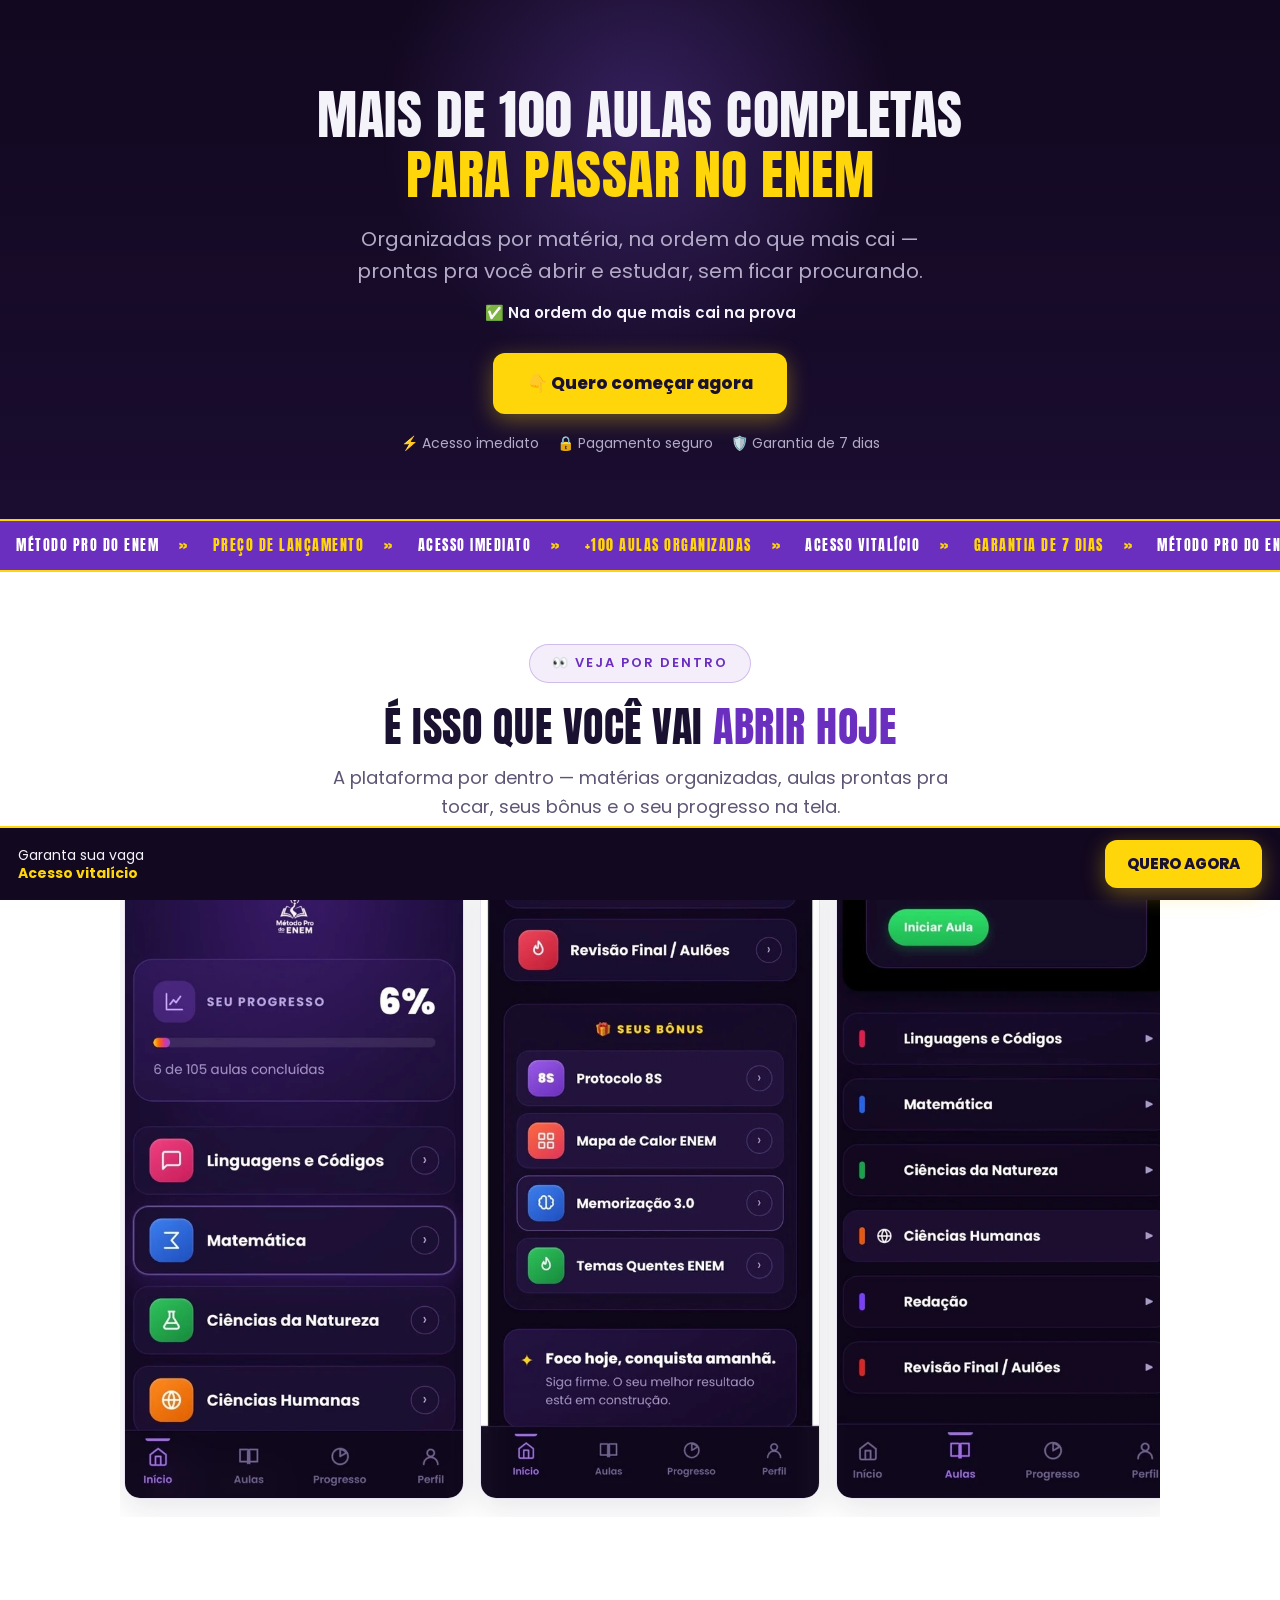
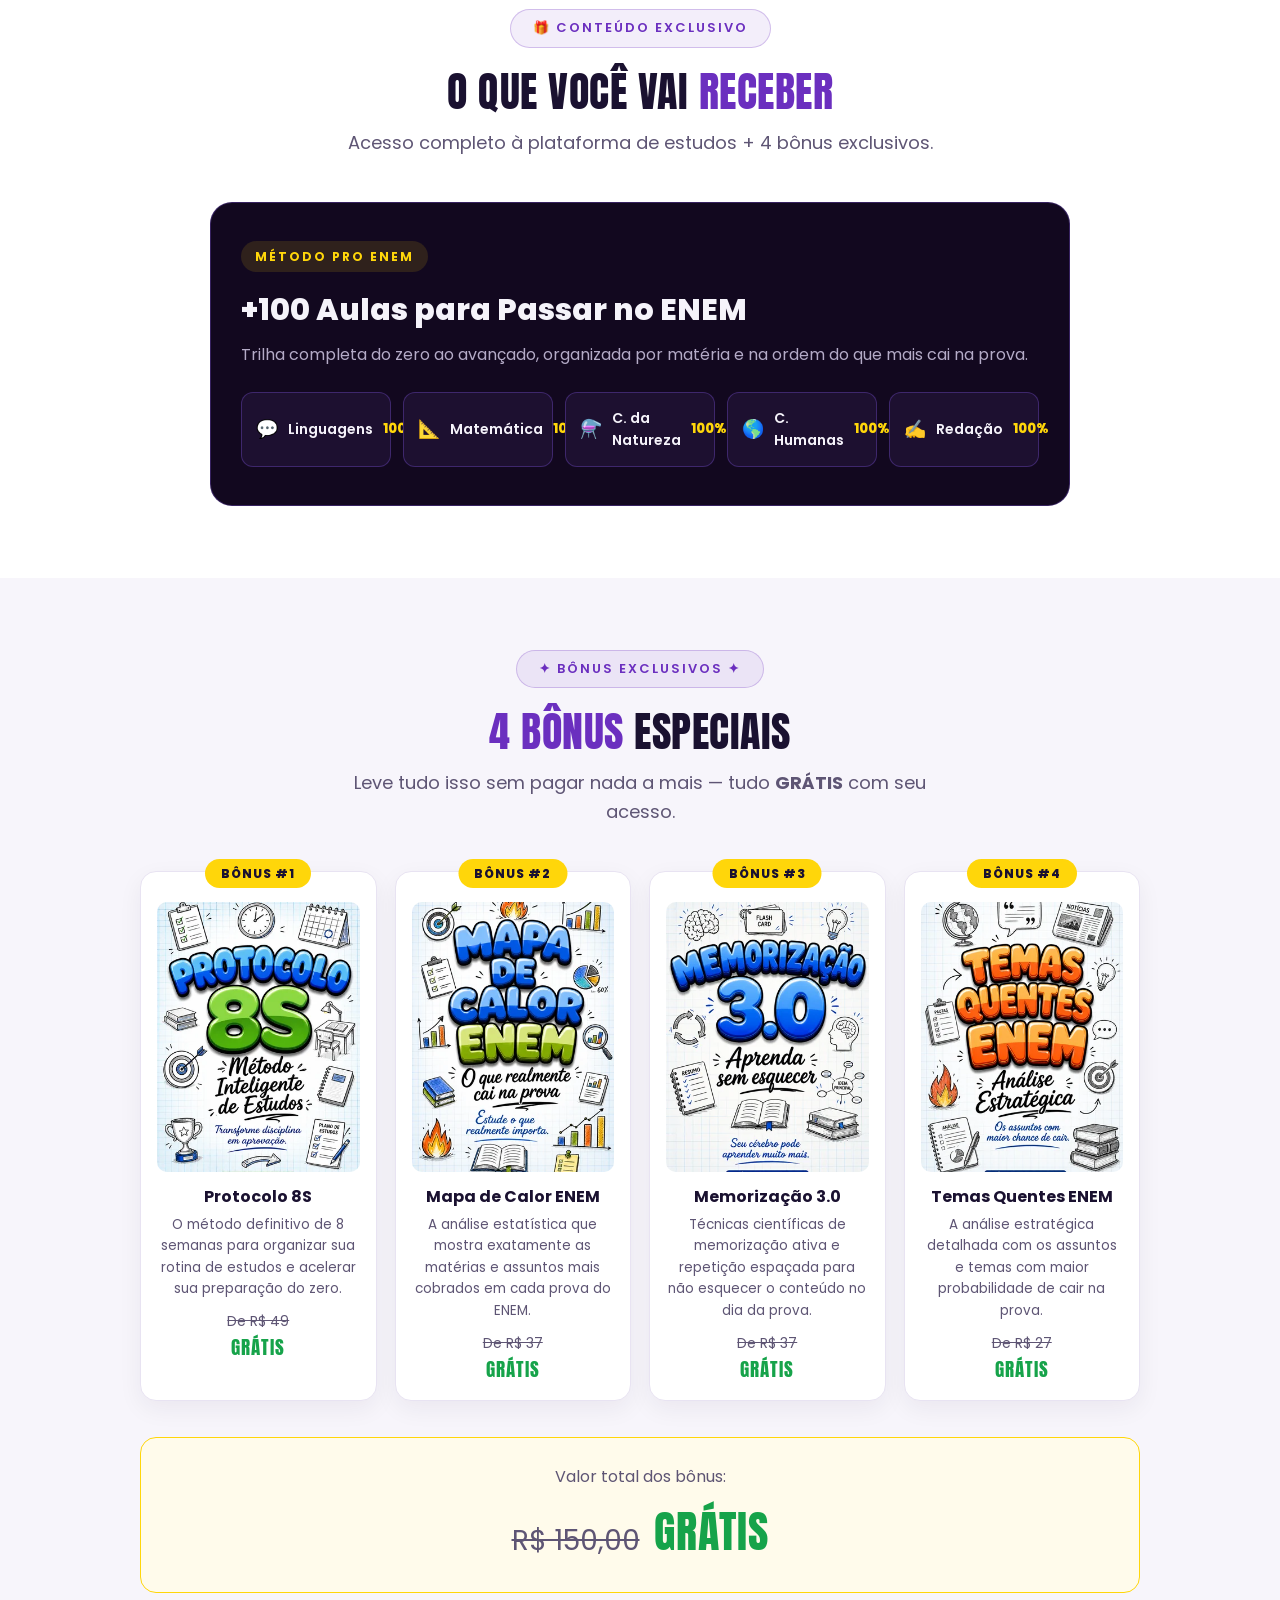
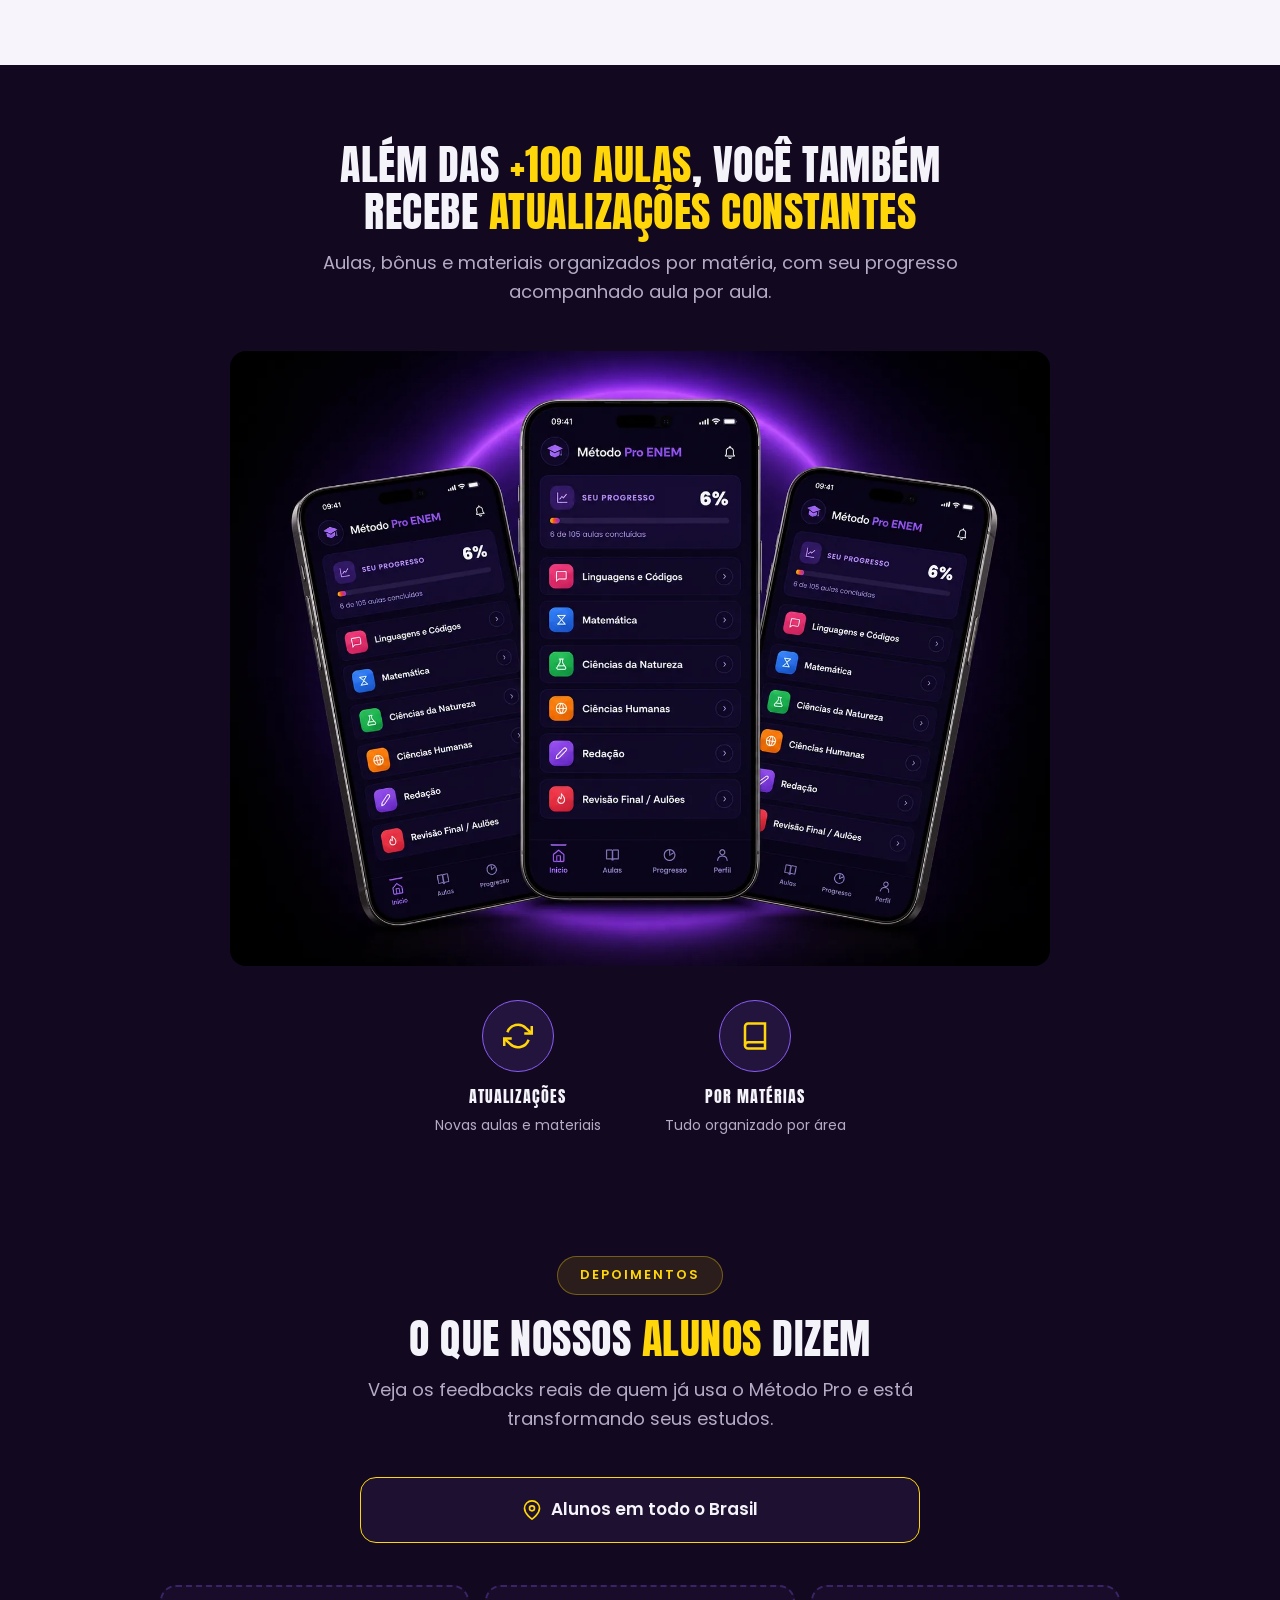
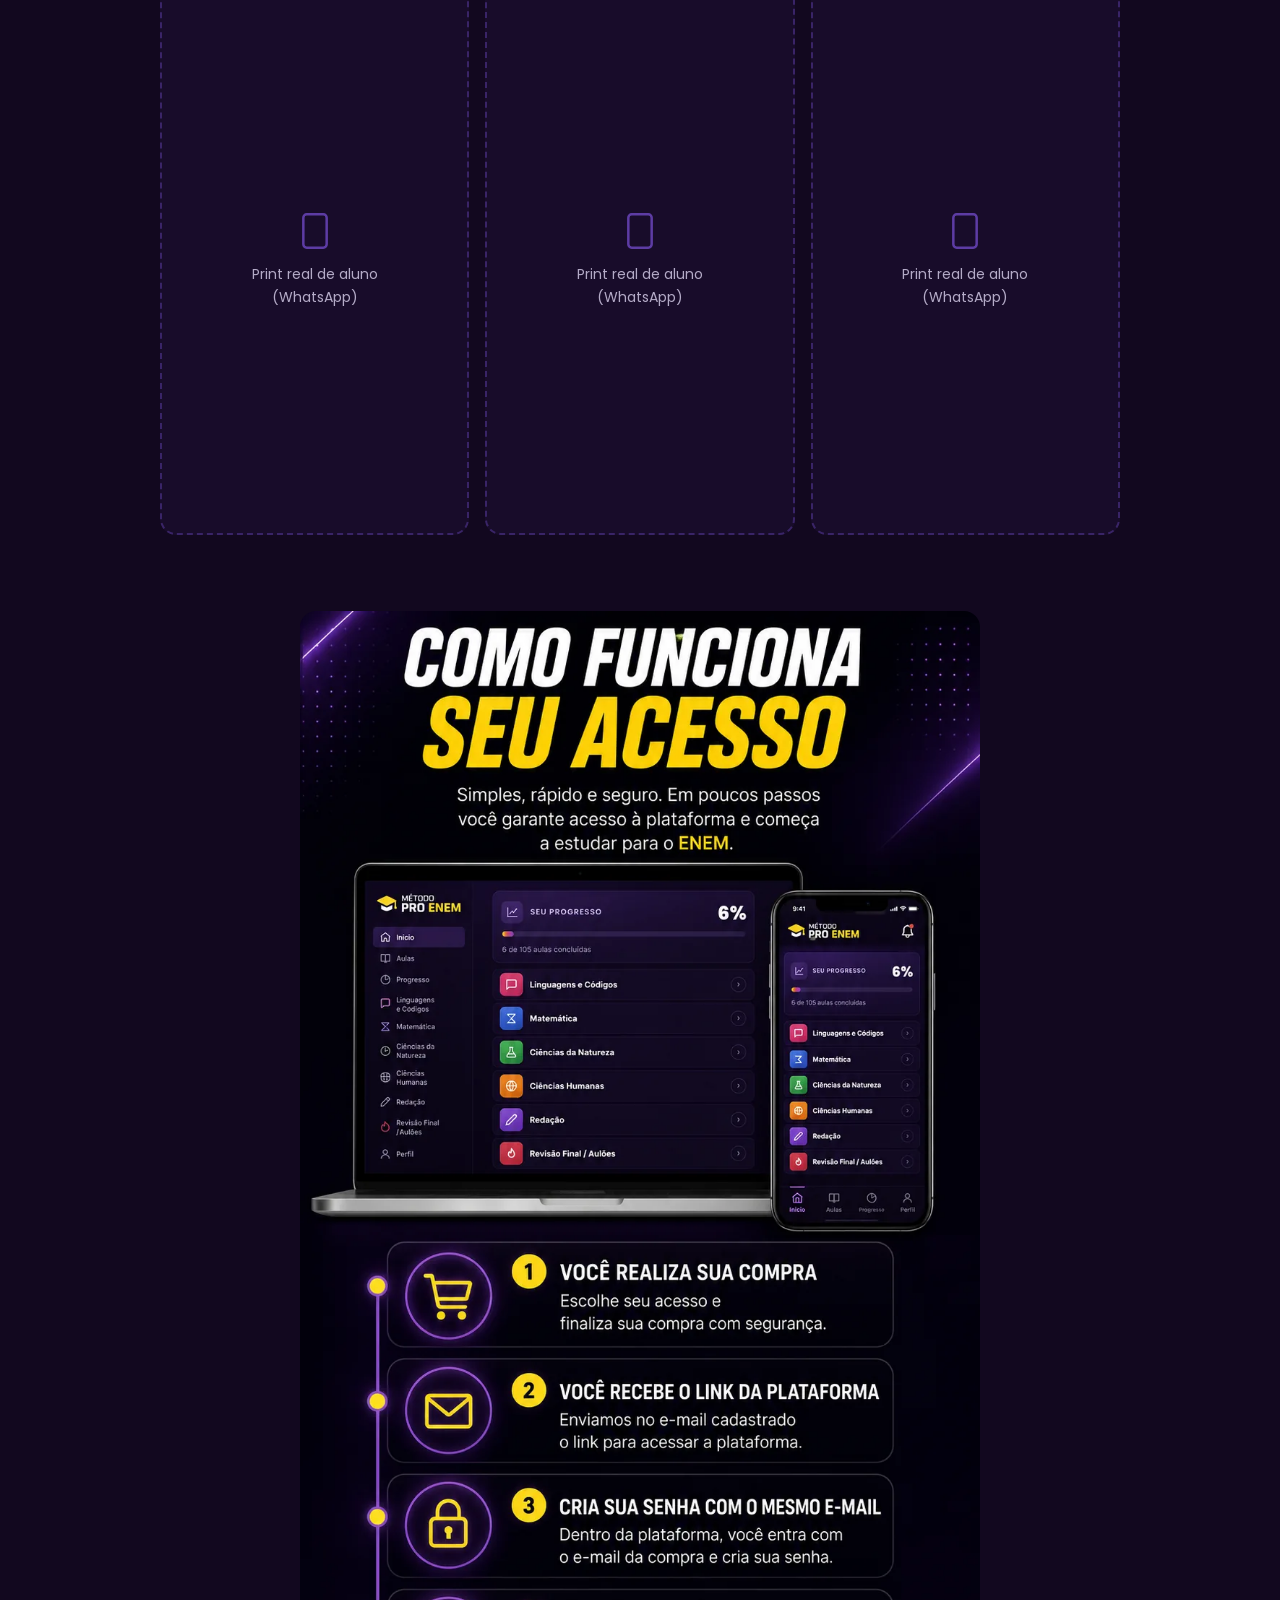
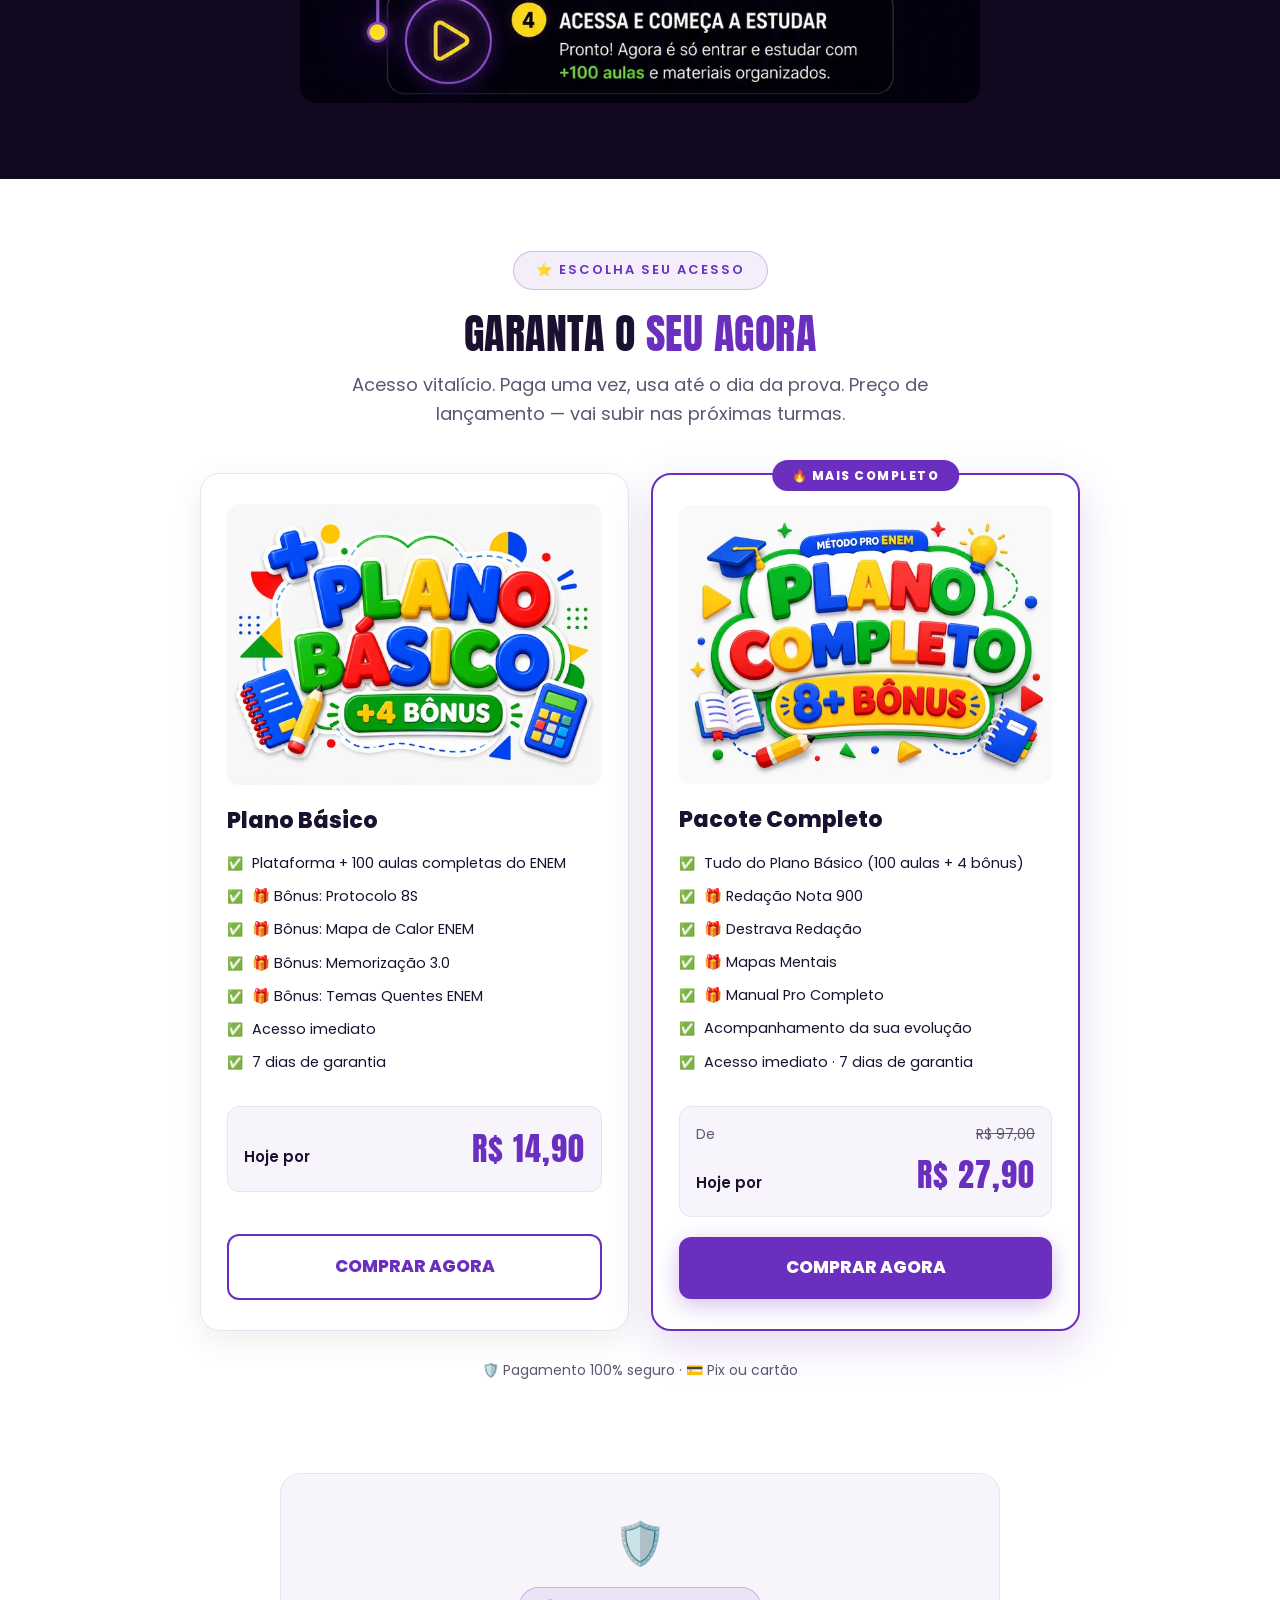
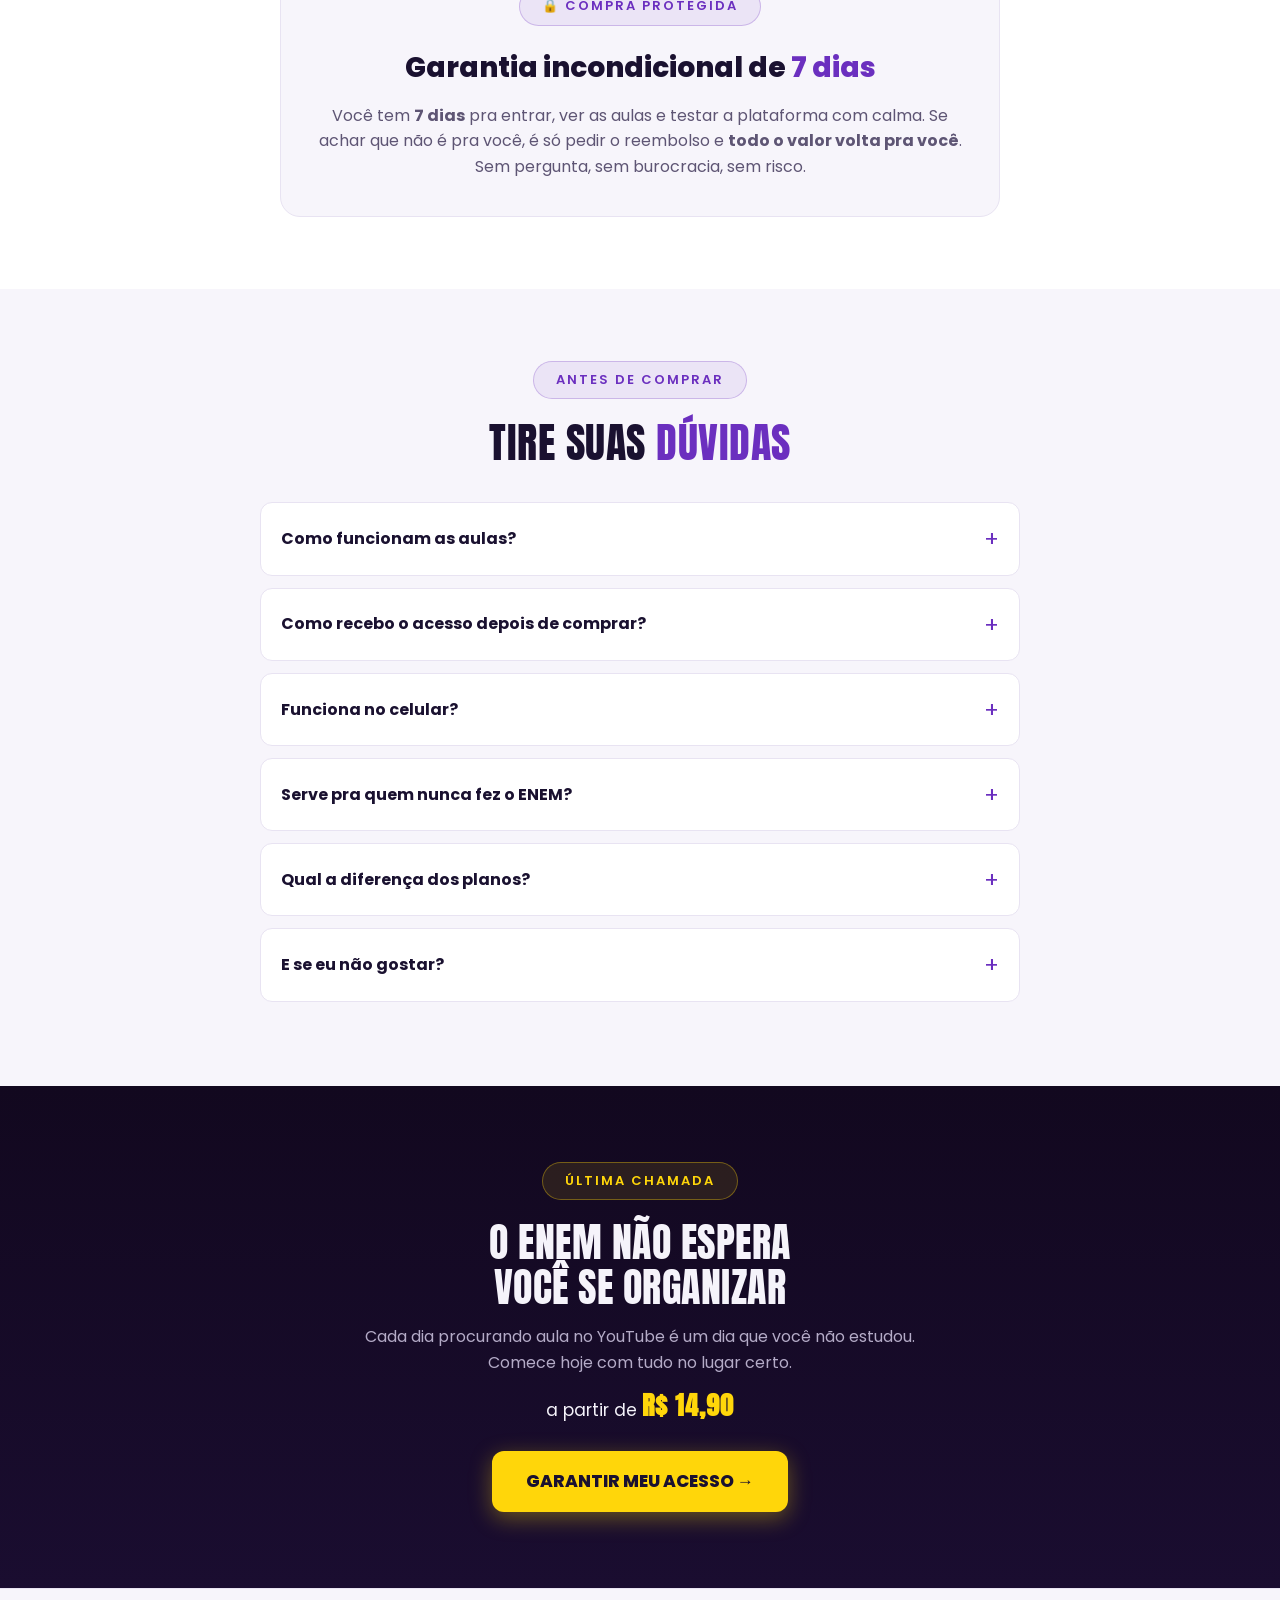
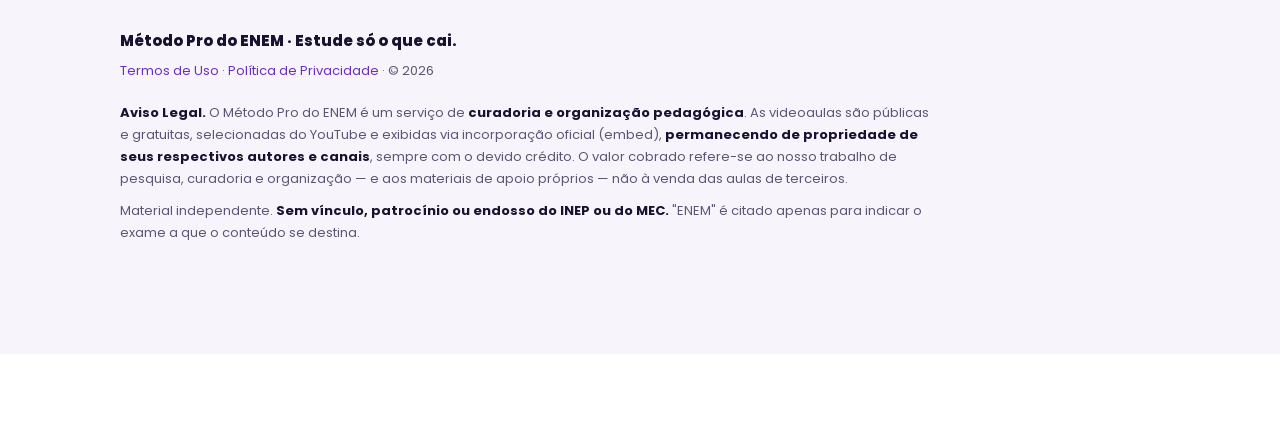
==== index.html @ c705722c "feat: página completa v3 com seções AprovaFlix-style" ====
<!DOCTYPE html>
<html lang="pt-BR">
<head>
<meta charset="UTF-8">
<meta name="viewport" content="width=device-width, initial-scale=1">
<title>Plataforma Pro do ENEM — Aulas completas, passo a passo</title>
<meta name="description" content="Acesso a mais de 100 aulas completas do ENEM, 100% no passo a passo, organizadas por matéria. Já fez a prova ou nunca fez: você vai se sair bem.">
<meta property="og:title" content="Plataforma Pro do ENEM — Aulas completas, passo a passo">
<meta property="og:description" content="Mais de 100 aulas completas do ENEM, organizadas por matéria, na ordem do que mais cai. Acesso imediato.">
<meta property="og:image" content="https://metodoproenem.vercel.app/og-image.png">
<meta property="og:type" content="website">
<meta property="og:url" content="https://metodoproenem.vercel.app/">
<meta name="twitter:card" content="summary_large_image">
<meta name="twitter:title" content="Plataforma Pro do ENEM — Aulas completas, passo a passo">
<meta name="twitter:description" content="Mais de 100 aulas completas do ENEM, na ordem do que mais cai.">
<meta name="twitter:image" content="https://metodoproenem.vercel.app/og-image.png">

<!-- Google Tag Manager -->
<script>(function(w,d,s,l,i){w[l]=w[l]||[];w[l].push({'gtm.start':
new Date().getTime(),event:'gtm.js'});var f=d.getElementsByTagName(s)[0],
j=d.createElement(s),dl=l!='dataLayer'?'&l='+l:'';j.async=true;j.src=
'https://www.googletagmanager.com/gtm.js?id='+i+dl;f.parentNode.insertBefore(j,f);
})(window,document,'script','dataLayer','GTM-5QC7Q98F');</script>
<!-- End Google Tag Manager -->

<!-- Utmify -->
<script src="https://cdn.utmify.com.br/scripts/utms/latest.js" data-utmify-prevent-xcod-sck data-utmify-prevent-subids async defer></script>

<!-- Meta Pixel Code -->
<script defer>
!function(f,b,e,v,n,t,s)
{if(f.fbq)return;n=f.fbq=function(){n.callMethod?
n.callMethod.apply(n,arguments):n.queue.push(arguments)};
if(!f._fbq)f._fbq=n;n.push=n;n.loaded=!0;n.version='2.0';
n.queue=[];t=b.createElement(e);t.async=!0;
t.src=v;s=b.getElementsByTagName(e)[0];
s.parentNode.insertBefore(t,s)}(window, document,'script',
'https://connect.facebook.net/en_US/fbevents.js');
fbq('init', '1230467649080404');
fbq('track', 'PageView');
</script>
<noscript>
<img height="1" width="1" style="display:none" src="https://www.facebook.com/tr?id=1230467649080404&ev=PageView&noscript=1"/>
</noscript>
<!-- End Meta Pixel Code -->

<link rel="preconnect" href="https://fonts.googleapis.com">
<link rel="preconnect" href="https://fonts.gstatic.com" crossorigin>
<link href="https://fonts.googleapis.com/css2?family=Anton&family=Poppins:wght@400;500;600;700;800&display=swap" rel="stylesheet">

<style>
/* ==================================================================
   MÉTODO PRO DO ENEM — página completa
   Identidade: base clara + faixas escuras roxas (contraste AprovaFlix)
   ================================================================== */
:root{
  --roxo:#6B2FBF;
  --roxo-escuro:#4A1D8C;
  --roxo-luz:#8B5CF6;
  --amarelo:#FFD60A;
  --verde:#16A34A;
  --tinta:#1A1130;          /* texto sobre fundo claro */
  --tinta-sec:#5E5574;
  --fundo:#FFFFFF;
  --fundo-suave:#F7F5FB;
  --borda-clara:#E8E3F2;
  /* faixa escura */
  --dark-bg:#12081F;
  --dark-card:#1D1030;
  --dark-texto:#F5F3FA;
  --dark-texto-sec:#B4ABC7;
  --dark-borda:rgba(139,92,246,.30);
  --radius:16px;
}
*{margin:0;padding:0;box-sizing:border-box}
html{scroll-behavior:smooth}
body{background:var(--fundo);color:var(--tinta);font-family:'Poppins',sans-serif;line-height:1.6;padding-bottom:74px}
img{max-width:100%;display:block}
a{text-decoration:none}
.container{max-width:1080px;margin:0 auto;padding:0 20px}
.display{font-family:'Anton',sans-serif;font-weight:400;text-transform:uppercase;letter-spacing:.5px;line-height:1.12}
.secao{padding:72px 0}
.eyebrow{display:inline-block;background:rgba(107,47,191,.08);border:1px solid rgba(107,47,191,.25);color:var(--roxo);font-size:13px;font-weight:600;letter-spacing:2px;text-transform:uppercase;padding:8px 22px;border-radius:999px;margin-bottom:20px}
.eyebrow-dark{background:rgba(255,214,10,.10);border-color:rgba(255,214,10,.35);color:var(--amarelo)}
.h2{font-size:clamp(28px,5vw,42px);text-align:center;margin-bottom:14px}
.h2 .destaque{color:var(--roxo)}
.h2-dark{color:var(--dark-texto)}
.h2-dark .destaque{color:var(--amarelo)}
.sub{color:var(--tinta-sec);text-align:center;font-size:clamp(15px,2.5vw,18px);max-width:640px;margin:0 auto 44px}
.sub-dark{color:var(--dark-texto-sec)}
.centro{text-align:center}
.btn{display:inline-block;font-weight:800;font-size:17px;padding:17px 34px;border-radius:12px;transition:transform .2s,box-shadow .2s}
.btn:hover{transform:translateY(-2px)}
.btn-amarelo{background:var(--amarelo);color:var(--tinta);box-shadow:0 6px 22px rgba(255,214,10,.35)}
.btn-roxo{background:var(--roxo);color:#fff;box-shadow:0 6px 22px rgba(107,47,191,.30)}
.btn-contorno{background:transparent;border:2px solid var(--roxo);color:var(--roxo)}
@media (prefers-reduced-motion: reduce){
  *,*::before,*::after{animation-duration:.01ms!important;animation-iteration-count:1!important;transition-duration:.01ms!important}
  html{scroll-behavior:auto}
}

/* ---------- HERO ---------- */
.hero{background:linear-gradient(180deg,var(--dark-bg) 0%,#1A0D30 100%);padding:84px 20px 64px;text-align:center;position:relative;overflow:hidden}
.hero::before{content:"";position:absolute;top:-160px;left:50%;transform:translateX(-50%);width:560px;height:560px;background:radial-gradient(circle,rgba(139,92,246,.28) 0%,transparent 65%);pointer-events:none}
.hero-conteudo{position:relative;max-width:760px;margin:0 auto}
.hero h1{color:var(--dark-texto);font-size:clamp(32px,6.4vw,54px)}
.hero h1 .amarelo{color:var(--amarelo)}
.hero .subtitulo{color:var(--dark-texto-sec);font-size:clamp(16px,2.8vw,20px);max-width:600px;margin:18px auto 14px}
.hero .checkline{color:var(--dark-texto);font-weight:600;font-size:15px;margin-bottom:28px}
.hero .selos{display:flex;justify-content:center;gap:18px;flex-wrap:wrap;color:var(--dark-texto-sec);font-size:14px;margin-top:18px}

/* ---------- TICKER ---------- */
.ticker{background:var(--roxo);overflow:hidden;white-space:nowrap;padding:12px 0;border-top:2px solid var(--amarelo);border-bottom:2px solid var(--amarelo)}
.ticker-track{display:inline-block;animation:ticker-scroll 22s linear infinite}
.ticker span{color:#fff;font-family:'Anton',sans-serif;font-size:14px;letter-spacing:1.5px;text-transform:uppercase;margin:0 16px}
.ticker .am{color:var(--amarelo)}
.ticker .seta{color:var(--amarelo);margin:0 4px}
@keyframes ticker-scroll{from{transform:translateX(0)}to{transform:translateX(-50%)}}

/* ---------- VEJA POR DENTRO ---------- */
.carrossel{display:flex;gap:16px;overflow-x:auto;scroll-snap-type:x mandatory;padding:6px 4px 18px;-webkit-overflow-scrolling:touch}
.carrossel::-webkit-scrollbar{height:8px}
.carrossel::-webkit-scrollbar-thumb{background:var(--roxo-luz);border-radius:999px}
.carrossel img{flex:0 0 78%;max-width:340px;scroll-snap-align:center;border-radius:var(--radius);border:1px solid var(--borda-clara);box-shadow:0 10px 30px rgba(26,17,48,.10)}
@media(min-width:820px){.carrossel img{flex:0 0 30%}}

/* ---------- O QUE VOCÊ VAI RECEBER ---------- */
.receber-card{background:var(--dark-bg);border-radius:22px;padding:38px 30px;color:var(--dark-texto);max-width:860px;margin:0 auto;border:1px solid var(--dark-borda)}
.receber-card .tag{display:inline-block;background:rgba(255,214,10,.12);color:var(--amarelo);font-size:12px;font-weight:700;letter-spacing:2px;padding:6px 14px;border-radius:999px;margin-bottom:14px}
.receber-card h3{font-size:clamp(22px,4vw,30px);font-weight:800;margin-bottom:8px}
.receber-card p{color:var(--dark-texto-sec);margin-bottom:24px}
.materias{display:grid;grid-template-columns:repeat(auto-fit,minmax(150px,1fr));gap:12px}
.materia{background:var(--dark-card);border:1px solid var(--dark-borda);border-radius:12px;padding:14px;font-size:14px;font-weight:600;display:flex;align-items:center;gap:10px}
.materia .emoji{font-size:18px}
.materia .pct{margin-left:auto;color:var(--amarelo);font-weight:800;font-size:13px}

/* ---------- BÔNUS ---------- */
.grid-bonus{display:grid;grid-template-columns:repeat(auto-fit,minmax(230px,1fr));gap:18px;max-width:1000px;margin:0 auto}
.bonus{background:#fff;border:1px solid var(--borda-clara);border-radius:var(--radius);padding:16px;text-align:center;position:relative;box-shadow:0 8px 24px rgba(26,17,48,.06)}
.bonus-tag{position:absolute;top:-13px;left:50%;transform:translateX(-50%);background:var(--amarelo);color:var(--tinta);font-weight:800;font-size:12px;letter-spacing:1px;padding:5px 16px;border-radius:999px;white-space:nowrap}
.bonus img{width:100%;border-radius:10px;margin:14px 0 12px;aspect-ratio:3/4;object-fit:cover}
.bonus h4{font-size:16px;font-weight:700;margin-bottom:4px}
.bonus p{color:var(--tinta-sec);font-size:13.5px;margin-bottom:10px}
.bonus .antes{color:var(--tinta-sec);text-decoration:line-through;font-size:14px}
.bonus .gratis{color:var(--verde);font-family:'Anton',sans-serif;font-size:19px;letter-spacing:1px}
.total-bonus{max-width:1000px;margin:36px auto 0;background:#FFFBEB;border:1.5px solid var(--amarelo);border-radius:var(--radius);padding:26px;text-align:center}
.total-bonus .rotulo{color:var(--tinta-sec);font-size:16px;margin-bottom:6px}
.total-bonus .antes{color:var(--tinta-sec);text-decoration:line-through;font-size:clamp(20px,4vw,28px);margin-right:14px}
.total-bonus .gratis{color:var(--verde);font-family:'Anton',sans-serif;font-size:clamp(30px,6vw,44px);letter-spacing:1px}

/* ---------- FAIXA ESCURA: MOCKUP + DEPOIMENTOS + COMO FUNCIONA ---------- */
.faixa-escura{background:var(--dark-bg)}
.mockup-wrap{max-width:820px;margin:0 auto;text-align:center}
.mockup-wrap img{width:100%;border-radius:var(--radius)}
.recursos-duplos{display:flex;justify-content:center;gap:64px;margin-top:34px;flex-wrap:wrap}
.recurso-item{text-align:center}
.recurso-item .icone{width:72px;height:72px;margin:0 auto 12px;border-radius:50%;background:rgba(139,92,246,.14);border:1.5px solid var(--roxo-luz);display:flex;align-items:center;justify-content:center}
.recurso-item h4{font-family:'Anton',sans-serif;font-weight:400;text-transform:uppercase;letter-spacing:1px;font-size:16px;color:var(--dark-texto)}
.recurso-item p{color:var(--dark-texto-sec);font-size:14px;margin-top:4px}

.barra-membros{display:flex;align-items:center;justify-content:center;gap:20px;flex-wrap:wrap;background:var(--dark-card);border:1px solid var(--amarelo);border-radius:var(--radius);padding:18px 26px;max-width:560px;margin:0 auto 42px}
.barra-membros .local{color:var(--dark-texto);font-weight:600;font-size:17px;display:flex;align-items:center;gap:9px}
.grid-prints{display:grid;grid-template-columns:repeat(auto-fit,minmax(250px,1fr));gap:16px;max-width:960px;margin:0 auto}
.print-card{background:var(--dark-card);border:1px solid var(--dark-borda);border-radius:var(--radius);overflow:hidden}
.print-card img{width:100%}
/* Slot vazio enquanto os prints reais não chegam */
.print-slot{aspect-ratio:9/16;border:2px dashed var(--dark-borda);border-radius:var(--radius);display:flex;flex-direction:column;align-items:center;justify-content:center;gap:12px;color:var(--dark-texto-sec);font-size:14px;text-align:center;padding:20px;background:rgba(139,92,246,.05)}
.print-slot svg{opacity:.6}

.infografico{max-width:680px;margin:0 auto}
.infografico img{width:100%;border-radius:var(--radius)}

/* ---------- PLANOS ---------- */
.planos{display:grid;grid-template-columns:repeat(auto-fit,minmax(300px,1fr));gap:22px;max-width:880px;margin:0 auto}
.plano{background:#fff;border:1px solid var(--borda-clara);border-radius:20px;padding:30px 26px;display:flex;flex-direction:column;position:relative;box-shadow:0 10px 32px rgba(26,17,48,.07)}
.plano.destaque-plano{border:2px solid var(--roxo);box-shadow:0 14px 44px rgba(107,47,191,.18)}
.plano-selo{position:absolute;top:-15px;left:50%;transform:translateX(-50%);background:var(--roxo);color:#fff;font-weight:800;font-size:12px;letter-spacing:1.5px;padding:6px 20px;border-radius:999px;white-space:nowrap}
.plano img.arte{border-radius:12px;margin-bottom:18px}
.plano h3{font-size:22px;font-weight:800;margin-bottom:14px}
.plano ul{list-style:none;margin-bottom:22px}
.plano li{display:flex;gap:9px;align-items:flex-start;font-size:14.5px;margin-bottom:10px}
.plano li::before{content:"✅";flex:none;font-size:13px;margin-top:2px}
.preco-box{background:var(--fundo-suave);border:1px solid var(--borda-clara);border-radius:12px;padding:16px;margin-bottom:20px}
.preco-box .linha{display:flex;justify-content:space-between;color:var(--tinta-sec);font-size:14px;margin-bottom:4px}
.preco-box .riscado{text-decoration:line-through}
.preco-box .agora{display:flex;justify-content:space-between;align-items:baseline}
.preco-box .agora .rotulo{font-weight:600;font-size:15px}
.preco-box .agora .valor{color:var(--roxo);font-family:'Anton',sans-serif;font-size:32px;letter-spacing:1px}
.plano .btn{display:block;text-align:center;margin-top:auto}
.selos-pagamento{text-align:center;color:var(--tinta-sec);font-size:14px;margin-top:28px}

/* ---------- GARANTIA ---------- */
.garantia-card{max-width:720px;margin:0 auto;background:var(--fundo-suave);border:1px solid var(--borda-clara);border-radius:20px;padding:36px 30px;text-align:center}
.garantia-card .escudo{font-size:42px;margin-bottom:10px}
.garantia-card h3{font-size:clamp(22px,4vw,28px);font-weight:800;margin-bottom:12px}
.garantia-card h3 .destaque{color:var(--roxo)}
.garantia-card p{color:var(--tinta-sec)}

/* ---------- FAQ ---------- */
.faq{max-width:760px;margin:0 auto}
.faq details{background:#fff;border:1px solid var(--borda-clara);border-radius:12px;padding:0;margin-bottom:12px;overflow:hidden}
.faq summary{cursor:pointer;font-weight:700;font-size:16px;padding:18px 20px;list-style:none;display:flex;justify-content:space-between;align-items:center;gap:14px}
.faq summary::-webkit-details-marker{display:none}
.faq summary::after{content:"+";font-size:22px;color:var(--roxo);font-weight:400;transition:transform .2s}
.faq details[open] summary::after{transform:rotate(45deg)}
.faq .resposta{padding:0 20px 18px;color:var(--tinta-sec);font-size:15px}

/* ---------- ÚLTIMA CHAMADA ---------- */
.ultima{background:linear-gradient(180deg,var(--dark-bg),#1A0D30);text-align:center;padding:76px 20px}
.ultima h2{color:var(--dark-texto);font-size:clamp(26px,5vw,40px);margin-bottom:14px}
.ultima p{color:var(--dark-texto-sec);max-width:560px;margin:0 auto 10px}
.ultima .apartir{color:var(--dark-texto);font-size:17px;margin-bottom:24px}
.ultima .apartir strong{color:var(--amarelo);font-family:'Anton',sans-serif;font-size:26px;letter-spacing:1px}

/* ---------- FOOTER ---------- */
footer{background:var(--fundo-suave);border-top:1px solid var(--borda-clara);padding:40px 20px 110px;color:var(--tinta-sec);font-size:13px}
footer .marca{font-weight:800;color:var(--tinta);font-size:15px;margin-bottom:8px}
footer .links{margin-bottom:20px}
footer .links a{color:var(--roxo)}
footer .legal{max-width:820px;line-height:1.7}
footer .legal strong{color:var(--tinta)}

/* ---------- STICKY CTA ---------- */
.sticky-cta{position:fixed;bottom:0;left:0;right:0;background:var(--dark-bg);border-top:2px solid var(--amarelo);display:flex;align-items:center;justify-content:space-between;gap:14px;padding:12px 18px;z-index:99}
.sticky-cta .texto{color:var(--dark-texto);font-size:14px;line-height:1.3}
.sticky-cta .texto strong{color:var(--amarelo)}
.sticky-cta .btn{padding:12px 22px;font-size:15px;white-space:nowrap}
</style>
</head>
<body>
<!-- Google Tag Manager (noscript) -->
<noscript><iframe src="https://www.googletagmanager.com/ns.html?id=GTM-5QC7Q98F" height="0" width="0" style="display:none;visibility:hidden"></iframe></noscript>

<!-- ============ HERO (sem vídeo) ============ -->
<header class="hero">
  <div class="hero-conteudo">
    <h1 class="display">Mais de 100 aulas completas<br><span class="amarelo">para passar no ENEM</span></h1>
    <p class="subtitulo">Organizadas por matéria, na ordem do que mais cai — prontas pra você abrir e estudar, sem ficar procurando.</p>
    <p class="checkline">✅ Na ordem do que mais cai na prova</p>
    <a class="btn btn-amarelo" href="#planos">👇 Quero começar agora</a>
    <div class="selos"><span>⚡ Acesso imediato</span><span>🔒 Pagamento seguro</span><span>🛡️ Garantia de 7 dias</span></div>
  </div>
</header>

<!-- ============ TICKER ============ -->
<div class="ticker" aria-hidden="true">
  <div class="ticker-track">
    <span>Método Pro do ENEM</span><span class="seta">&raquo;</span>
    <span class="am">Preço de lançamento</span><span class="seta">&raquo;</span>
    <span>Acesso imediato</span><span class="seta">&raquo;</span>
    <span class="am">+100 aulas organizadas</span><span class="seta">&raquo;</span>
    <span>Acesso vitalício</span><span class="seta">&raquo;</span>
    <span class="am">Garantia de 7 dias</span><span class="seta">&raquo;</span>
    <span>Método Pro do ENEM</span><span class="seta">&raquo;</span>
    <span class="am">Preço de lançamento</span><span class="seta">&raquo;</span>
    <span>Acesso imediato</span><span class="seta">&raquo;</span>
    <span class="am">+100 aulas organizadas</span><span class="seta">&raquo;</span>
    <span>Acesso vitalício</span><span class="seta">&raquo;</span>
    <span class="am">Garantia de 7 dias</span><span class="seta">&raquo;</span>
  </div>
</div>

<!-- ============ VEJA POR DENTRO ============ -->
<section class="secao">
  <div class="container">
    <div class="centro"><span class="eyebrow">👀 Veja por dentro</span></div>
    <h2 class="display h2">É isso que você vai <span class="destaque">abrir hoje</span></h2>
    <p class="sub">A plataforma por dentro — matérias organizadas, aulas prontas pra tocar, seus bônus e o seu progresso na tela.</p>
    <div class="carrossel">
      <img src="plat-1-inicio.webp" alt="Tela inicial da plataforma">
      <img src="plat-2-bonus.webp" alt="Lista de bônus exclusivos">
      <img src="plat-3-aulas.webp" alt="Visualização das aulas por matéria">
      <img src="plat-4-progresso.webp" alt="Estatísticas de progresso do aluno">
      <img src="plat-5-perfil.webp" alt="Perfil do aluno">
    </div>
  </div>
</section>

<!-- ============ O QUE VOCÊ VAI RECEBER ============ -->
<section class="secao" style="padding-top:20px">
  <div class="container">
    <div class="centro"><span class="eyebrow">🎁 Conteúdo exclusivo</span></div>
    <h2 class="display h2">O que você vai <span class="destaque">receber</span></h2>
    <p class="sub">Acesso completo à plataforma de estudos + 4 bônus exclusivos.</p>
    <div class="receber-card">
      <span class="tag">MÉTODO PRO ENEM</span>
      <h3>+100 Aulas para Passar no ENEM</h3>
      <p>Trilha completa do zero ao avançado, organizada por matéria e na ordem do que mais cai na prova.</p>
      <div class="materias">
        <div class="materia"><span class="emoji">💬</span> Linguagens <span class="pct">100%</span></div>
        <div class="materia"><span class="emoji">📐</span> Matemática <span class="pct">100%</span></div>
        <div class="materia"><span class="emoji">⚗️</span> C. da Natureza <span class="pct">100%</span></div>
        <div class="materia"><span class="emoji">🌎</span> C. Humanas <span class="pct">100%</span></div>
        <div class="materia"><span class="emoji">✍️</span> Redação <span class="pct">100%</span></div>
      </div>
    </div>
  </div>
</section>

<!-- ============ BÔNUS + VALOR TOTAL ============ -->
<section class="secao" style="background:var(--fundo-suave)">
  <div class="container">
    <div class="centro"><span class="eyebrow">✦ Bônus exclusivos ✦</span></div>
    <h2 class="display h2"><span class="destaque">4 bônus</span> especiais</h2>
    <p class="sub">Leve tudo isso sem pagar nada a mais — tudo <strong>GRÁTIS</strong> com seu acesso.</p>
    <div class="grid-bonus">
      <div class="bonus"><span class="bonus-tag">BÔNUS #1</span>
        <img src="bonus-protocolo-8s.webp" alt="Capa do Protocolo 8S">
        <h4>Protocolo 8S</h4>
        <p>O método definitivo de 8 semanas para organizar sua rotina de estudos e acelerar sua preparação do zero.</p>
        <div class="antes">De R$ 49</div><div class="gratis">GRÁTIS</div>
      </div>
      <div class="bonus"><span class="bonus-tag">BÔNUS #2</span>
        <img src="bonus-mapa-calor.webp" alt="Capa do Mapa de Calor ENEM">
        <h4>Mapa de Calor ENEM</h4>
        <p>A análise estatística que mostra exatamente as matérias e assuntos mais cobrados em cada prova do ENEM.</p>
        <div class="antes">De R$ 37</div><div class="gratis">GRÁTIS</div>
      </div>
      <div class="bonus"><span class="bonus-tag">BÔNUS #3</span>
        <img src="bonus-memorizacao.webp" alt="Capa do Memorização 3.0">
        <h4>Memorização 3.0</h4>
        <p>Técnicas científicas de memorização ativa e repetição espaçada para não esquecer o conteúdo no dia da prova.</p>
        <div class="antes">De R$ 37</div><div class="gratis">GRÁTIS</div>
      </div>
      <div class="bonus"><span class="bonus-tag">BÔNUS #4</span>
        <img src="bonus-temas-quentes.webp" alt="Capa do Temas Quentes ENEM">
        <h4>Temas Quentes ENEM</h4>
        <p>A análise estratégica detalhada com os assuntos e temas com maior probabilidade de cair na prova.</p>
        <div class="antes">De R$ 27</div><div class="gratis">GRÁTIS</div>
      </div>
    </div>
    <div class="total-bonus">
      <div class="rotulo">Valor total dos bônus:</div>
      <span class="antes">R$ 150,00</span><span class="gratis">GRÁTIS</span>
    </div>
  </div>
</section>

<!-- ============ FAIXA ESCURA: MOCKUP ============ -->
<section class="faixa-escura" style="padding:76px 20px 60px">
  <div class="mockup-wrap">
    <h2 class="display h2 h2-dark">Além das <span class="destaque">+100 aulas</span>, você também<br>recebe <span class="destaque">atualizações constantes</span></h2>
    <p class="sub sub-dark">Aulas, bônus e materiais organizados por matéria, com seu progresso acompanhado aula por aula.</p>
    <img src="mockup-celulares-plataforma.webp" alt="Plataforma Método Pro do ENEM no celular">
    <div class="recursos-duplos">
      <div class="recurso-item">
        <div class="icone"><svg width="30" height="30" viewBox="0 0 24 24" fill="none" stroke="#FFD60A" stroke-width="2"><path d="M23 4v6h-6"/><path d="M1 20v-6h6"/><path d="M3.51 9a9 9 0 0 1 14.85-3.36L23 10M1 14l4.64 4.36A9 9 0 0 0 20.49 15"/></svg></div>
        <h4>Atualizações</h4><p>Novas aulas e materiais</p>
      </div>
      <div class="recurso-item">
        <div class="icone"><svg width="30" height="30" viewBox="0 0 24 24" fill="none" stroke="#FFD60A" stroke-width="2"><path d="M4 19.5A2.5 2.5 0 0 1 6.5 17H20"/><path d="M6.5 2H20v20H6.5A2.5 2.5 0 0 1 4 19.5v-15A2.5 2.5 0 0 1 6.5 2z"/></svg></div>
        <h4>Por matérias</h4><p>Tudo organizado por área</p>
      </div>
    </div>
  </div>
</section>

<!-- ============ FAIXA ESCURA: DEPOIMENTOS (estilo AprovaFlix) ============ -->
<section class="faixa-escura" id="depoimentos" style="padding:60px 20px 76px">
  <div style="max-width:1000px;margin:0 auto;text-align:center">
    <span class="eyebrow eyebrow-dark">Depoimentos</span>
    <h2 class="display h2 h2-dark">O que nossos <span class="destaque">alunos</span> dizem</h2>
    <p class="sub sub-dark">Veja os feedbacks reais de quem já usa o Método Pro e está transformando seus estudos.</p>

    <div class="barra-membros">
      <span class="local">
        <svg width="20" height="20" viewBox="0 0 24 24" fill="none" stroke="#FFD60A" stroke-width="2"><path d="M21 10c0 7-9 13-9 13s-9-6-9-13a9 9 0 0 1 18 0z"/><circle cx="12" cy="10" r="3"/></svg>
        Alunos em todo o Brasil
      </span>
    </div>

    <!-- =========================================================
         SLOTS DOS PRINTS REAIS DE WHATSAPP
         Quando os prints chegarem, salve como print-aluno-1.webp,
         print-aluno-2.webp e print-aluno-3.webp e troque cada
         .print-slot pelo bloco comentado logo abaixo dele.
         ========================================================= -->
    <div class="grid-prints">
      <div class="print-slot">
        <svg width="40" height="40" viewBox="0 0 24 24" fill="none" stroke="#8B5CF6" stroke-width="1.5"><rect x="5" y="2" width="14" height="20" rx="2"/><path d="M12 18h.01"/></svg>
        Print real de aluno<br>(WhatsApp)
      </div>
      <!-- <div class="print-card"><img src="print-aluno-1.webp" alt="Feedback de aluno no WhatsApp"></div> -->
      <div class="print-slot">
        <svg width="40" height="40" viewBox="0 0 24 24" fill="none" stroke="#8B5CF6" stroke-width="1.5"><rect x="5" y="2" width="14" height="20" rx="2"/><path d="M12 18h.01"/></svg>
        Print real de aluno<br>(WhatsApp)
      </div>
      <!-- <div class="print-card"><img src="print-aluno-2.webp" alt="Feedback de aluno no WhatsApp"></div> -->
      <div class="print-slot">
        <svg width="40" height="40" viewBox="0 0 24 24" fill="none" stroke="#8B5CF6" stroke-width="1.5"><rect x="5" y="2" width="14" height="20" rx="2"/><path d="M12 18h.01"/></svg>
        Print real de aluno<br>(WhatsApp)
      </div>
      <!-- <div class="print-card"><img src="print-aluno-3.webp" alt="Feedback de aluno no WhatsApp"></div> -->
    </div>
  </div>
</section>

<!-- ============ FAIXA ESCURA: COMO FUNCIONA (INFOGRÁFICO) ============ -->
<section class="faixa-escura" id="como-funciona" style="padding:0 20px 76px">
  <div class="infografico">
    <img src="como-funciona-acesso.webp" alt="Como funciona seu acesso: você realiza sua compra, recebe o link da plataforma por e-mail, cria sua senha e começa a estudar">
  </div>
</section>

<!-- ============ PLANOS ============ -->
<section class="secao" id="planos">
  <div class="container">
    <div class="centro"><span class="eyebrow">⭐ Escolha seu acesso</span></div>
    <h2 class="display h2">Garanta o <span class="destaque">seu agora</span></h2>
    <p class="sub">Acesso vitalício. Paga uma vez, usa até o dia da prova. Preço de lançamento — vai subir nas próximas turmas.</p>
    <div class="planos">

      <div class="plano">
        <img class="arte" src="plano-basico-art.webp" alt="Plano Básico">
        <h3>Plano Básico</h3>
        <ul>
          <li>Plataforma + 100 aulas completas do ENEM</li>
          <li>🎁 Bônus: Protocolo 8S</li>
          <li>🎁 Bônus: Mapa de Calor ENEM</li>
          <li>🎁 Bônus: Memorização 3.0</li>
          <li>🎁 Bônus: Temas Quentes ENEM</li>
          <li>Acesso imediato</li>
          <li>7 dias de garantia</li>
        </ul>
        <div class="preco-box">
          <div class="agora"><span class="rotulo">Hoje por</span><span class="valor">R$ 14,90</span></div>
        </div>
        <a class="btn btn-contorno" href="https://pay.wiapy.com/e1LN3Mq3kr8">COMPRAR AGORA</a>
      </div>

      <div class="plano destaque-plano">
        <span class="plano-selo">🔥 MAIS COMPLETO</span>
        <img class="arte" src="plano-completo-art.webp" alt="Pacote Completo">
        <h3>Pacote Completo</h3>
        <ul>
          <li>Tudo do Plano Básico (100 aulas + 4 bônus)</li>
          <li>🎁 Redação Nota 900</li>
          <li>🎁 Destrava Redação</li>
          <li>🎁 Mapas Mentais</li>
          <li>🎁 Manual Pro Completo</li>
          <li>Acompanhamento da sua evolução</li>
          <li>Acesso imediato · 7 dias de garantia</li>
        </ul>
        <div class="preco-box">
          <div class="linha"><span>De</span><span class="riscado">R$ 97,00</span></div>
          <div class="agora"><span class="rotulo">Hoje por</span><span class="valor">R$ 27,90</span></div>
        </div>
        <a class="btn btn-roxo" href="https://pay.wiapy.com/0dgjmi6c0iO">COMPRAR AGORA</a>
      </div>

    </div>
    <p class="selos-pagamento">🛡️ Pagamento 100% seguro · 💳 Pix ou cartão</p>
  </div>
</section>

<!-- ============ GARANTIA ============ -->
<section class="secao" style="padding-top:20px">
  <div class="container">
    <div class="garantia-card">
      <div class="escudo">🛡️</div>
      <span class="eyebrow">🔒 Compra protegida</span>
      <h3>Garantia incondicional de <span class="destaque">7 dias</span></h3>
      <p>Você tem <strong>7 dias</strong> pra entrar, ver as aulas e testar a plataforma com calma. Se achar que não é pra você, é só pedir o reembolso e <strong>todo o valor volta pra você</strong>. Sem pergunta, sem burocracia, sem risco.</p>
    </div>
  </div>
</section>

<!-- ============ FAQ ============ -->
<section class="secao" style="background:var(--fundo-suave)">
  <div class="container">
    <div class="centro"><span class="eyebrow">Antes de comprar</span></div>
    <h2 class="display h2">Tire suas <span class="destaque">dúvidas</span></h2>
    <div class="faq" style="margin-top:36px">
      <details>
        <summary>Como funcionam as aulas?</summary>
        <div class="resposta">São aulas completas em vídeo, organizadas por matéria e na ordem do que mais cai no ENEM. Tudo numa plataforma só — você abre, escolhe a matéria e segue a trilha, sem caçar vídeo solto.</div>
      </details>
      <details>
        <summary>Como recebo o acesso depois de comprar?</summary>
        <div class="resposta">Na hora. Assim que o pagamento é aprovado, o acesso chega no seu e-mail. Você entra e já começa a estudar.</div>
      </details>
      <details>
        <summary>Funciona no celular?</summary>
        <div class="resposta">Funciona. Celular, tablet ou computador. Dá pra estudar no ônibus, na fila, em qualquer lugar com internet.</div>
      </details>
      <details>
        <summary>Serve pra quem nunca fez o ENEM?</summary>
        <div class="resposta">Serve. Cada matéria começa do básico e vai subindo. Já fez antes ou é a primeira vez, você pega do começo ou vai direto no ponto que tem mais dificuldade.</div>
      </details>
      <details>
        <summary>Qual a diferença dos planos?</summary>
        <div class="resposta">No básico você leva a plataforma de aulas. No completo, leva a plataforma <strong>mais</strong> o Método Pro: Método Redação Nota 900, Método Destrava Redação, Mapas Mentais ENEM e Método Manual Pro Completo do ENEM. As aulas dão o conteúdo; o método dá a estratégia.</div>
      </details>
      <details>
        <summary>E se eu não gostar?</summary>
        <div class="resposta">Você tem 7 dias de garantia. Não gostou, devolvo o valor sem pergunta nenhuma.</div>
      </details>
    </div>
  </div>
</section>

<!-- ============ ÚLTIMA CHAMADA ============ -->
<section class="ultima">
  <span class="eyebrow eyebrow-dark">Última chamada</span>
  <h2 class="display">O ENEM não espera<br>você se organizar</h2>
  <p>Cada dia procurando aula no YouTube é um dia que você não estudou. Comece hoje com tudo no lugar certo.</p>
  <p class="apartir">a partir de <strong>R$ 14,90</strong></p>
  <a class="btn btn-amarelo" href="#planos">GARANTIR MEU ACESSO →</a>
</section>

<!-- ============ FOOTER ============ -->
<footer>
  <div class="container">
    <div class="marca">Método Pro do ENEM · Estude só o que cai.</div>
    <div class="links"><a href="termos.html">Termos de Uso</a> · <a href="privacidade.html">Política de Privacidade</a> · © 2026</div>
    <div class="legal">
      <p><strong>Aviso Legal.</strong> O Método Pro do ENEM é um serviço de <strong>curadoria e organização pedagógica</strong>. As videoaulas são públicas e gratuitas, selecionadas do YouTube e exibidas via incorporação oficial (embed), <strong>permanecendo de propriedade de seus respectivos autores e canais</strong>, sempre com o devido crédito. O valor cobrado refere-se ao nosso trabalho de pesquisa, curadoria e organização — e aos materiais de apoio próprios — não à venda das aulas de terceiros.</p>
      <p style="margin-top:10px">Material independente. <strong>Sem vínculo, patrocínio ou endosso do INEP ou do MEC.</strong> "ENEM" é citado apenas para indicar o exame a que o conteúdo se destina.</p>
    </div>
  </div>
</footer>

<!-- ============ STICKY CTA ============ -->
<div class="sticky-cta">
  <div class="texto">Garanta sua vaga<br><strong>Acesso vitalício</strong></div>
  <a class="btn btn-amarelo" href="#planos">QUERO AGORA</a>
</div>

</body>
</html>
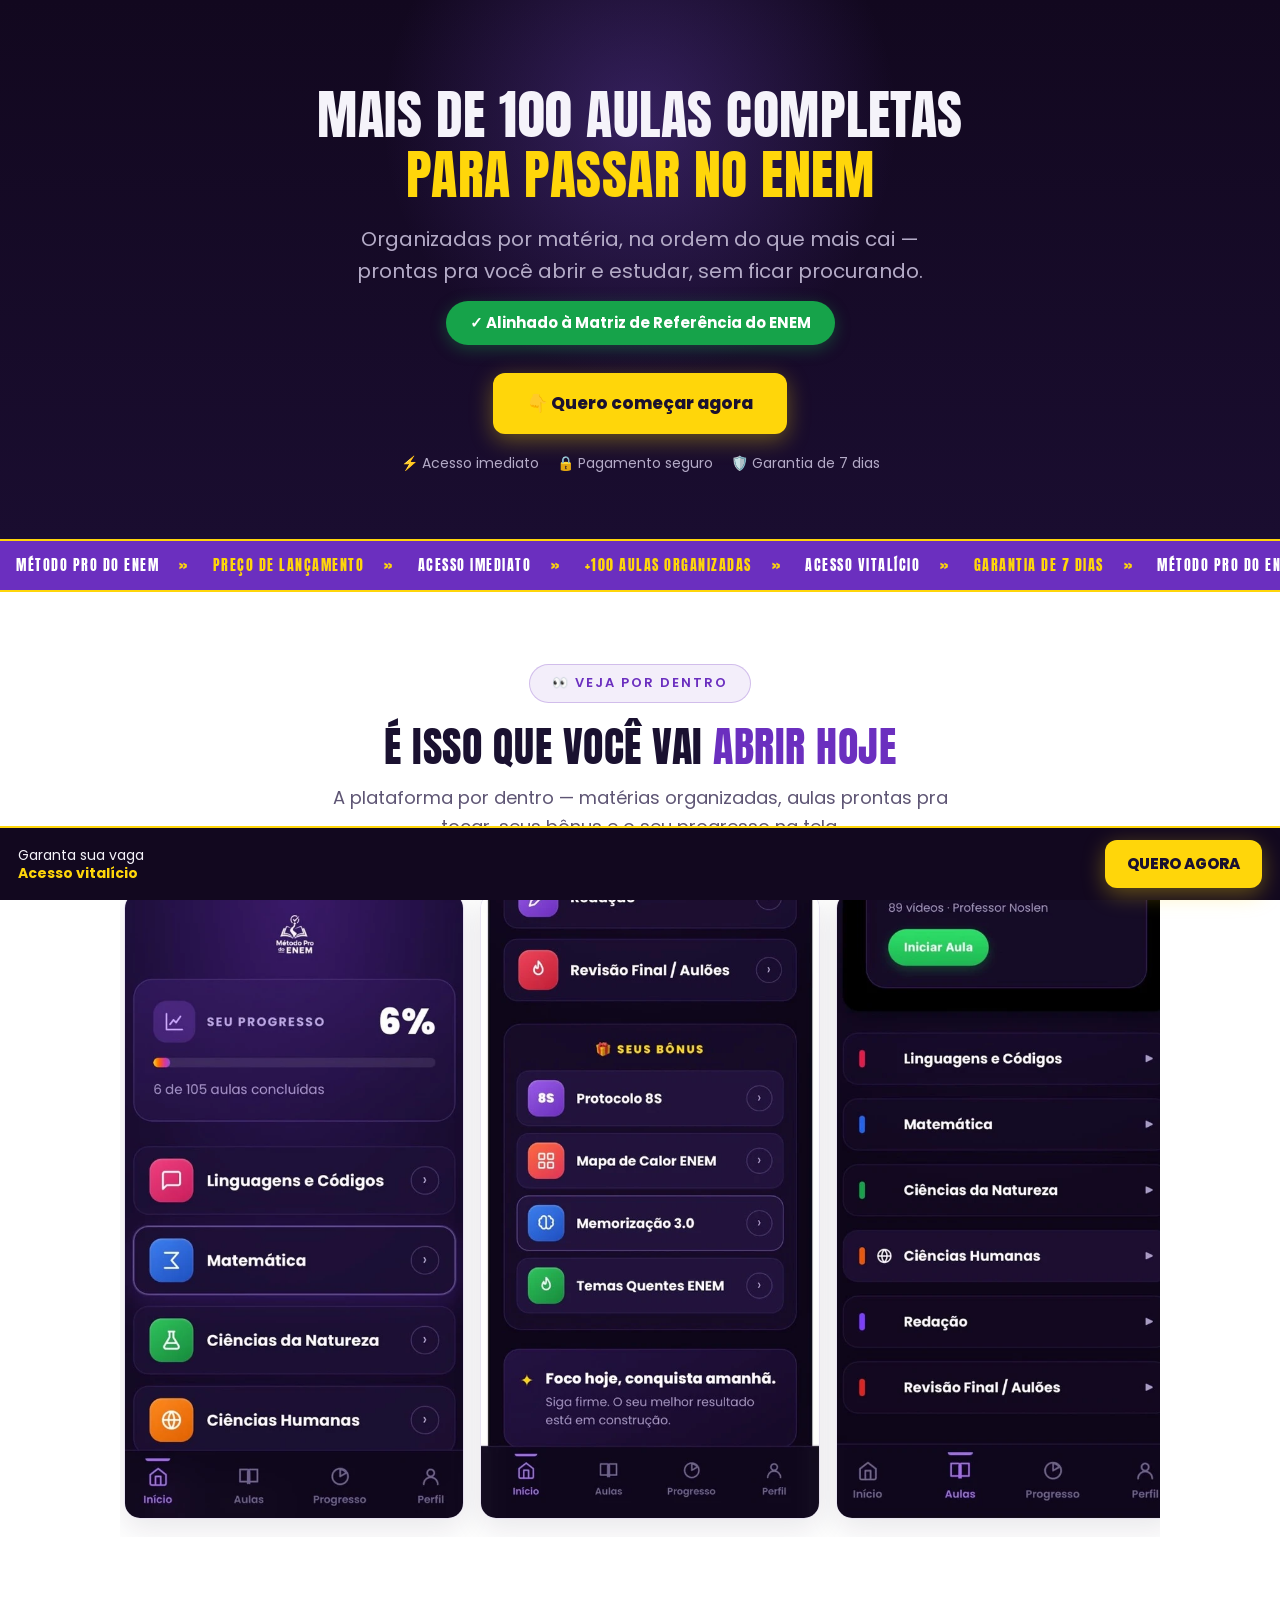
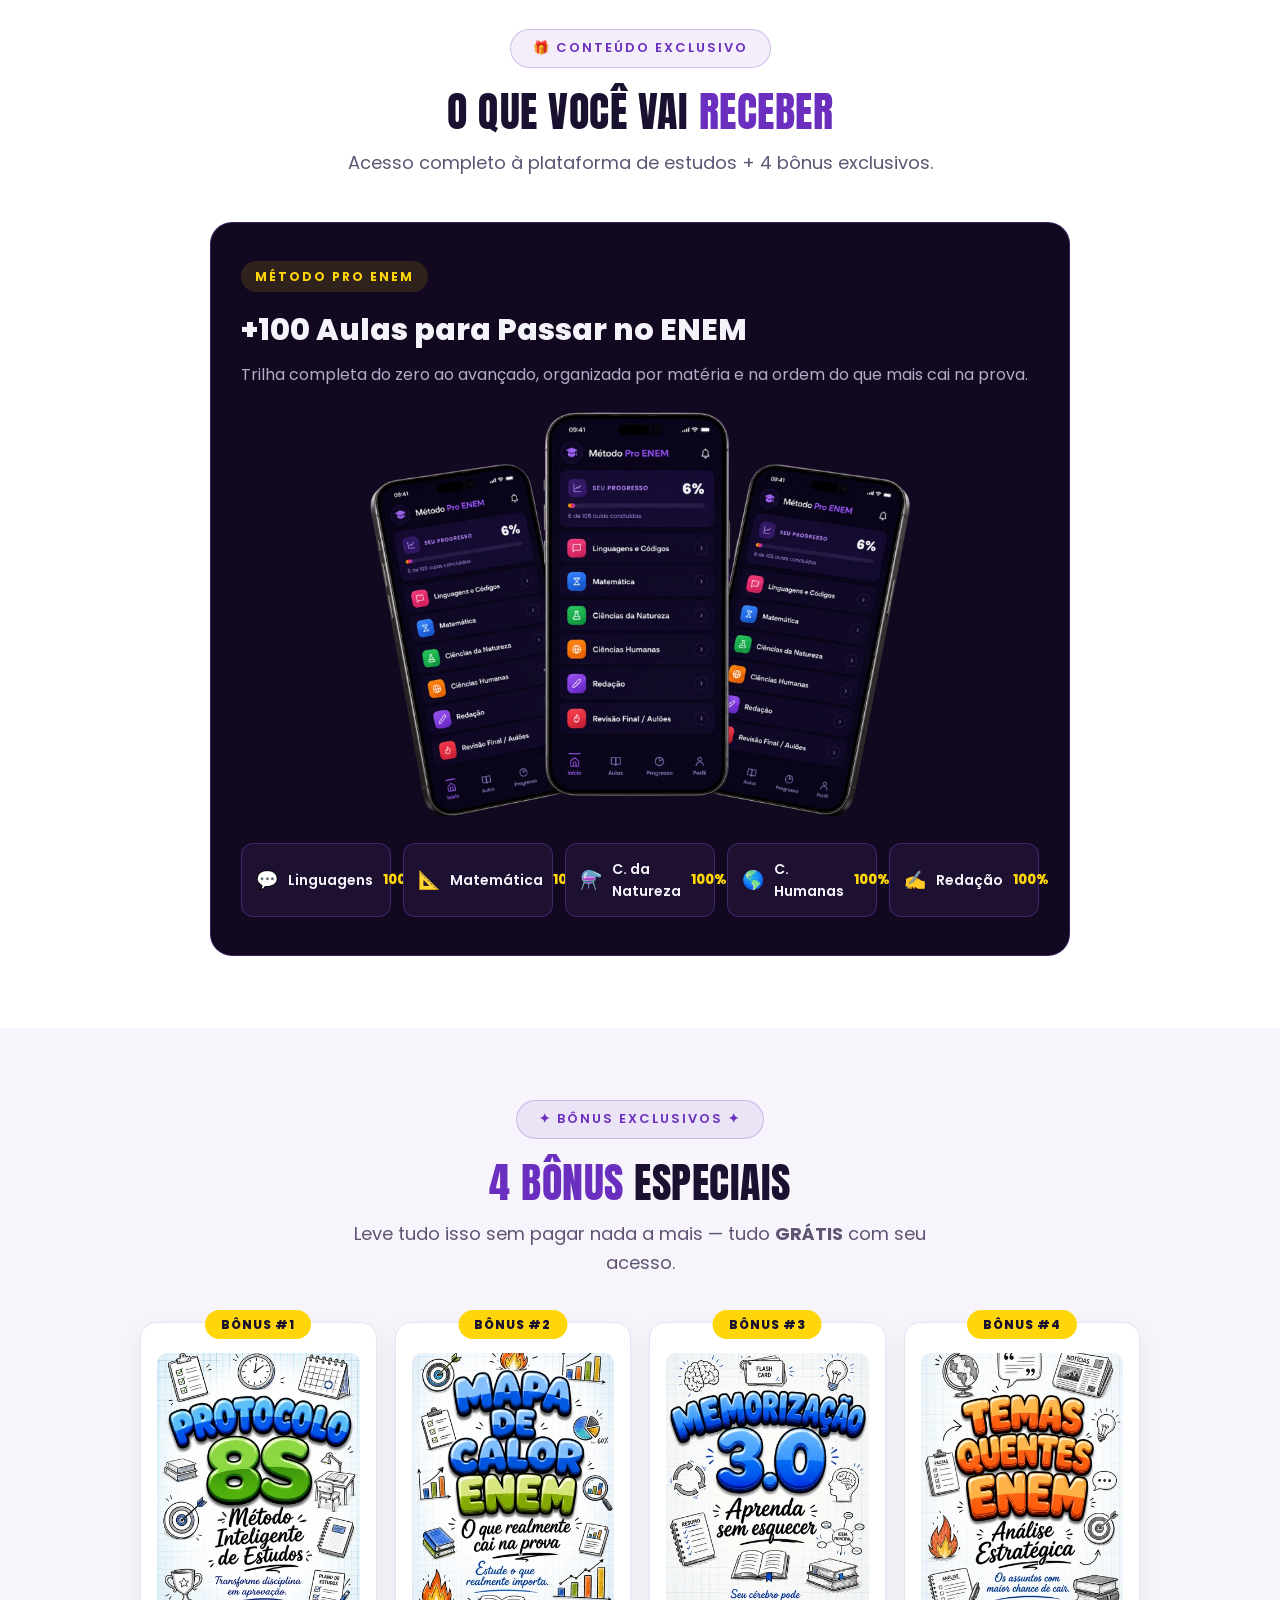
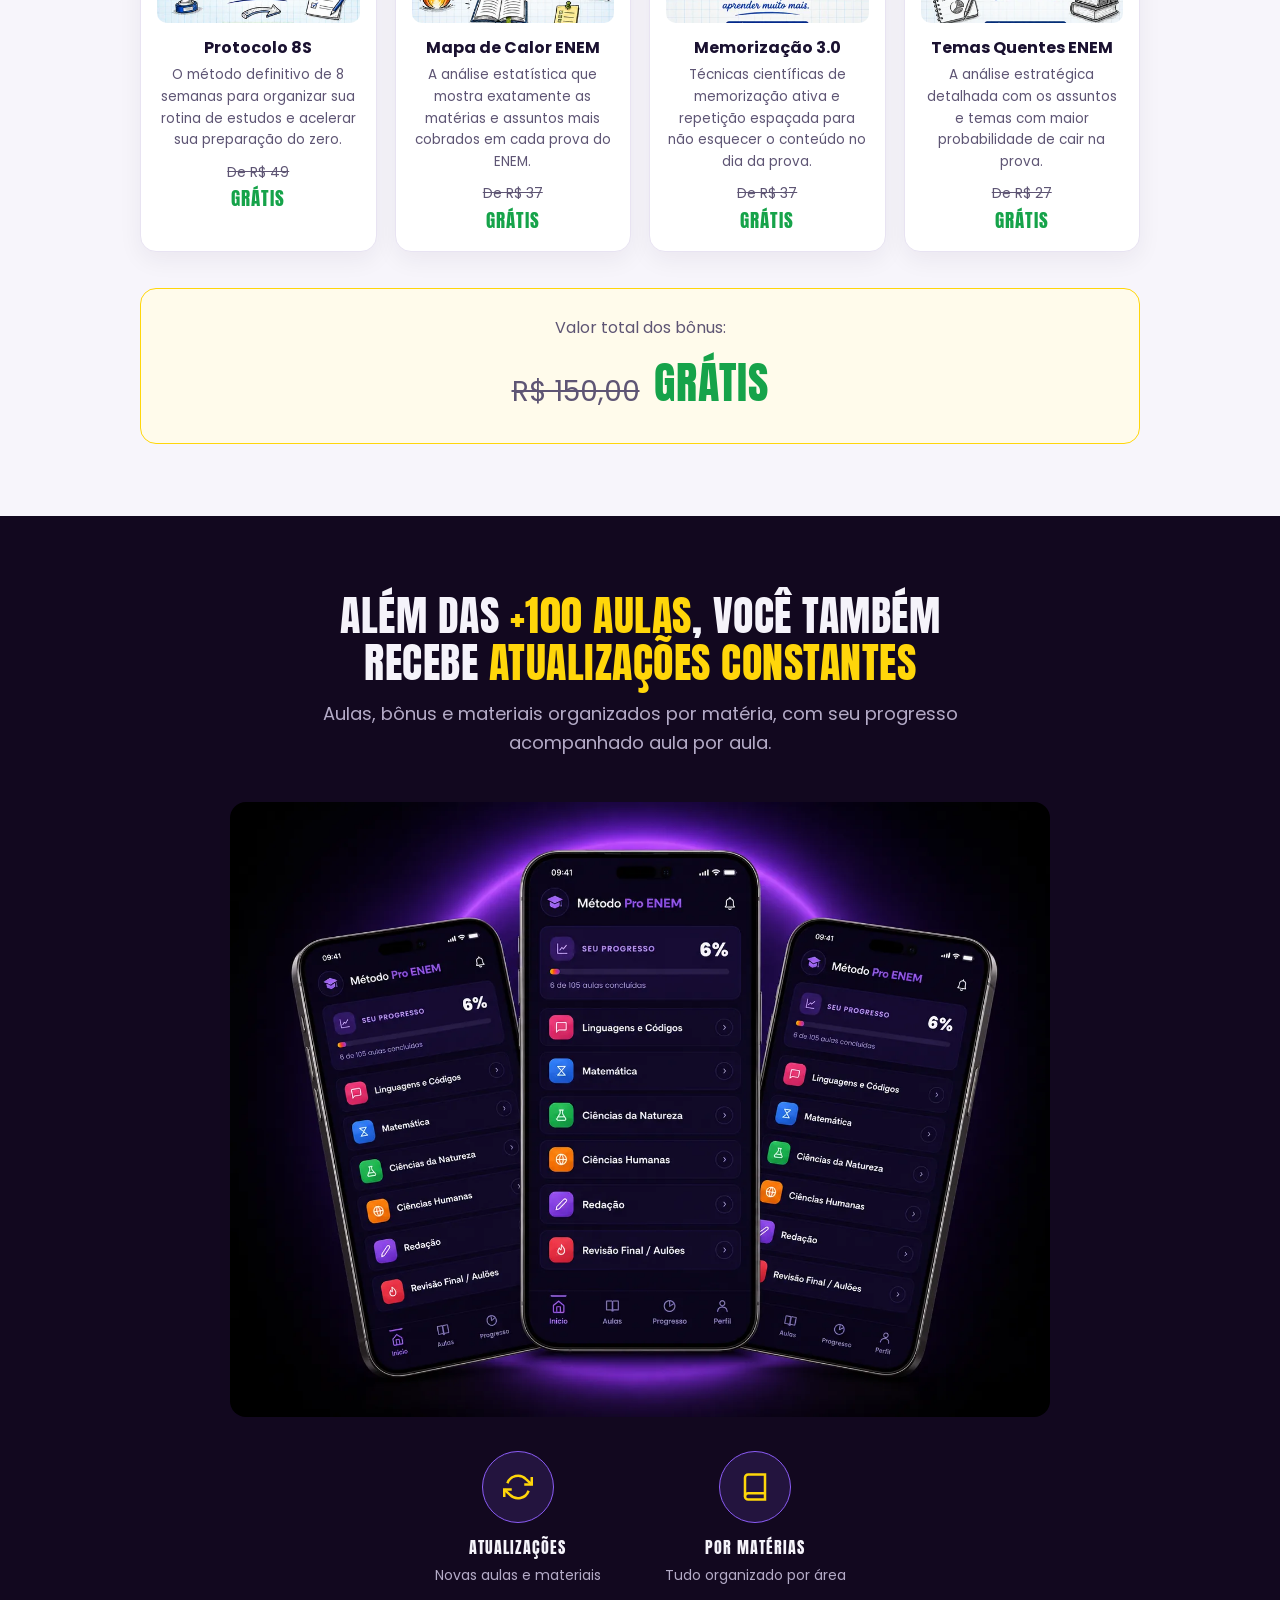
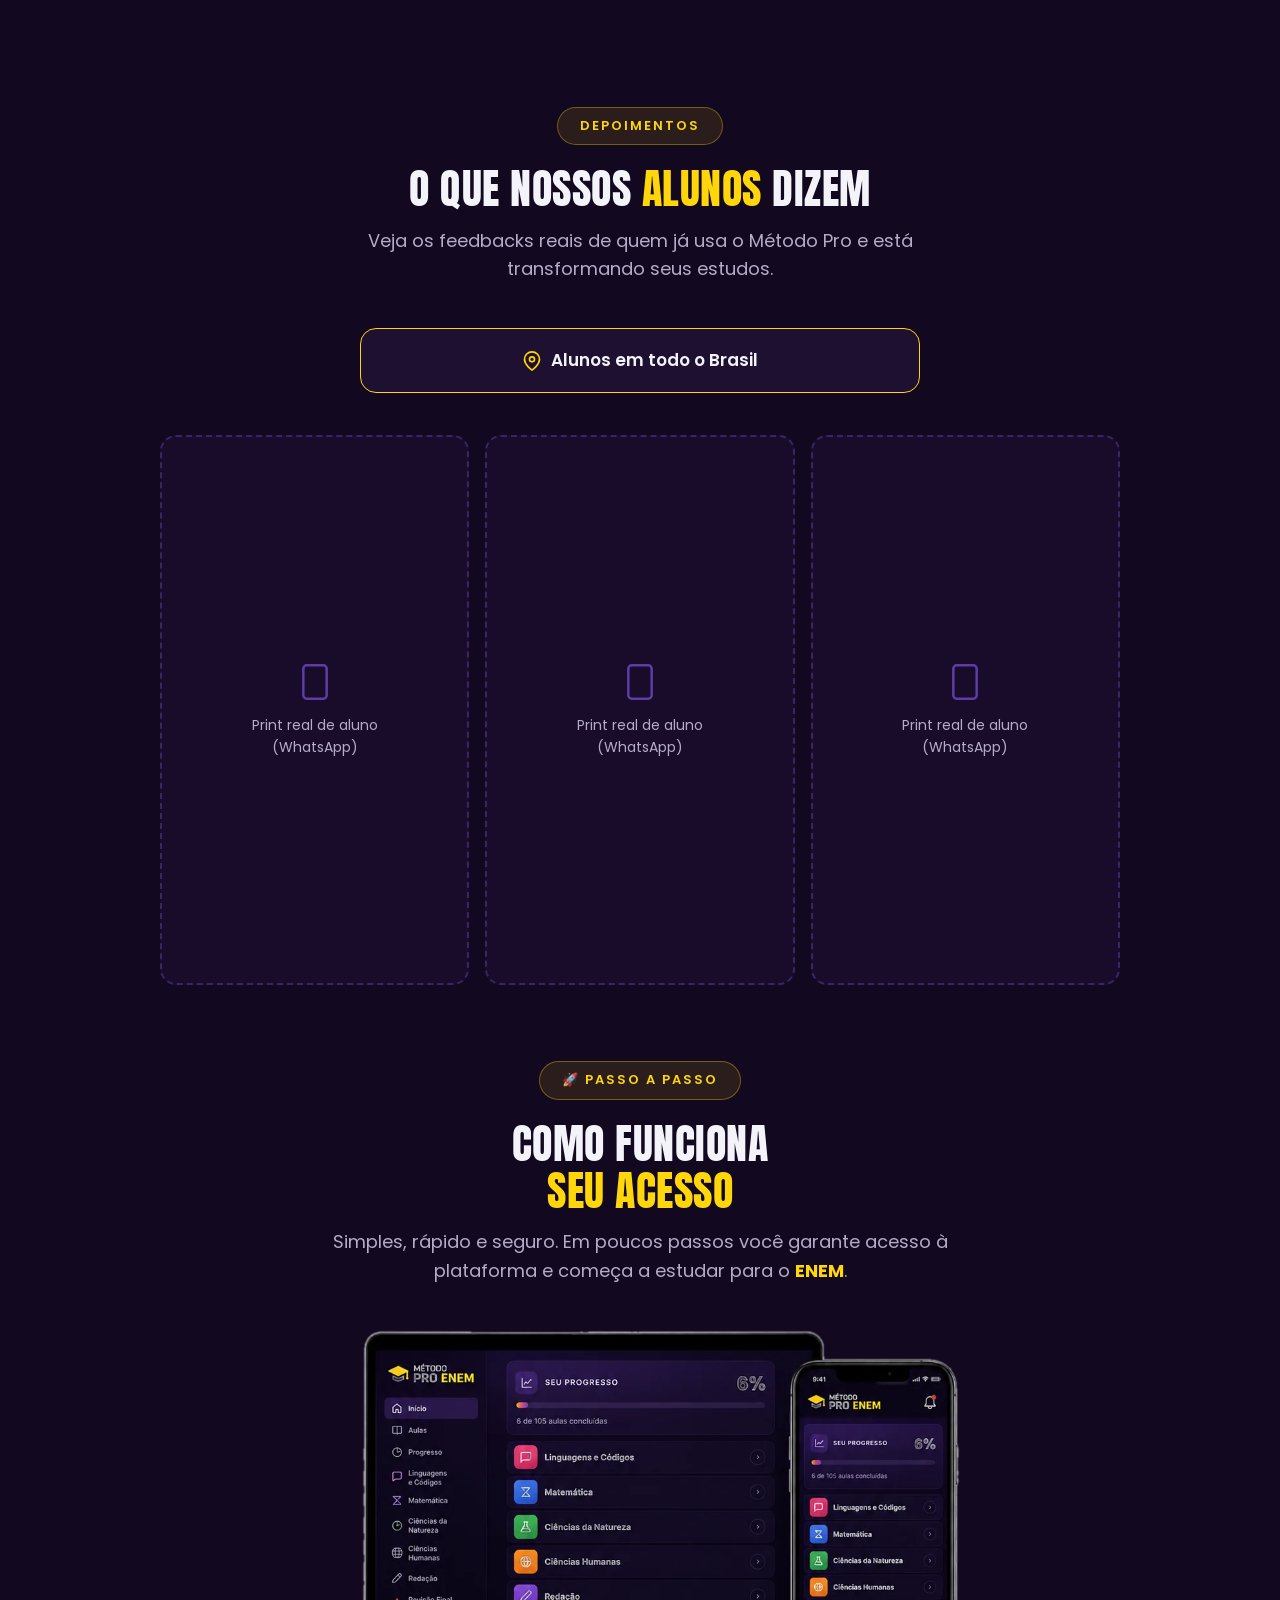
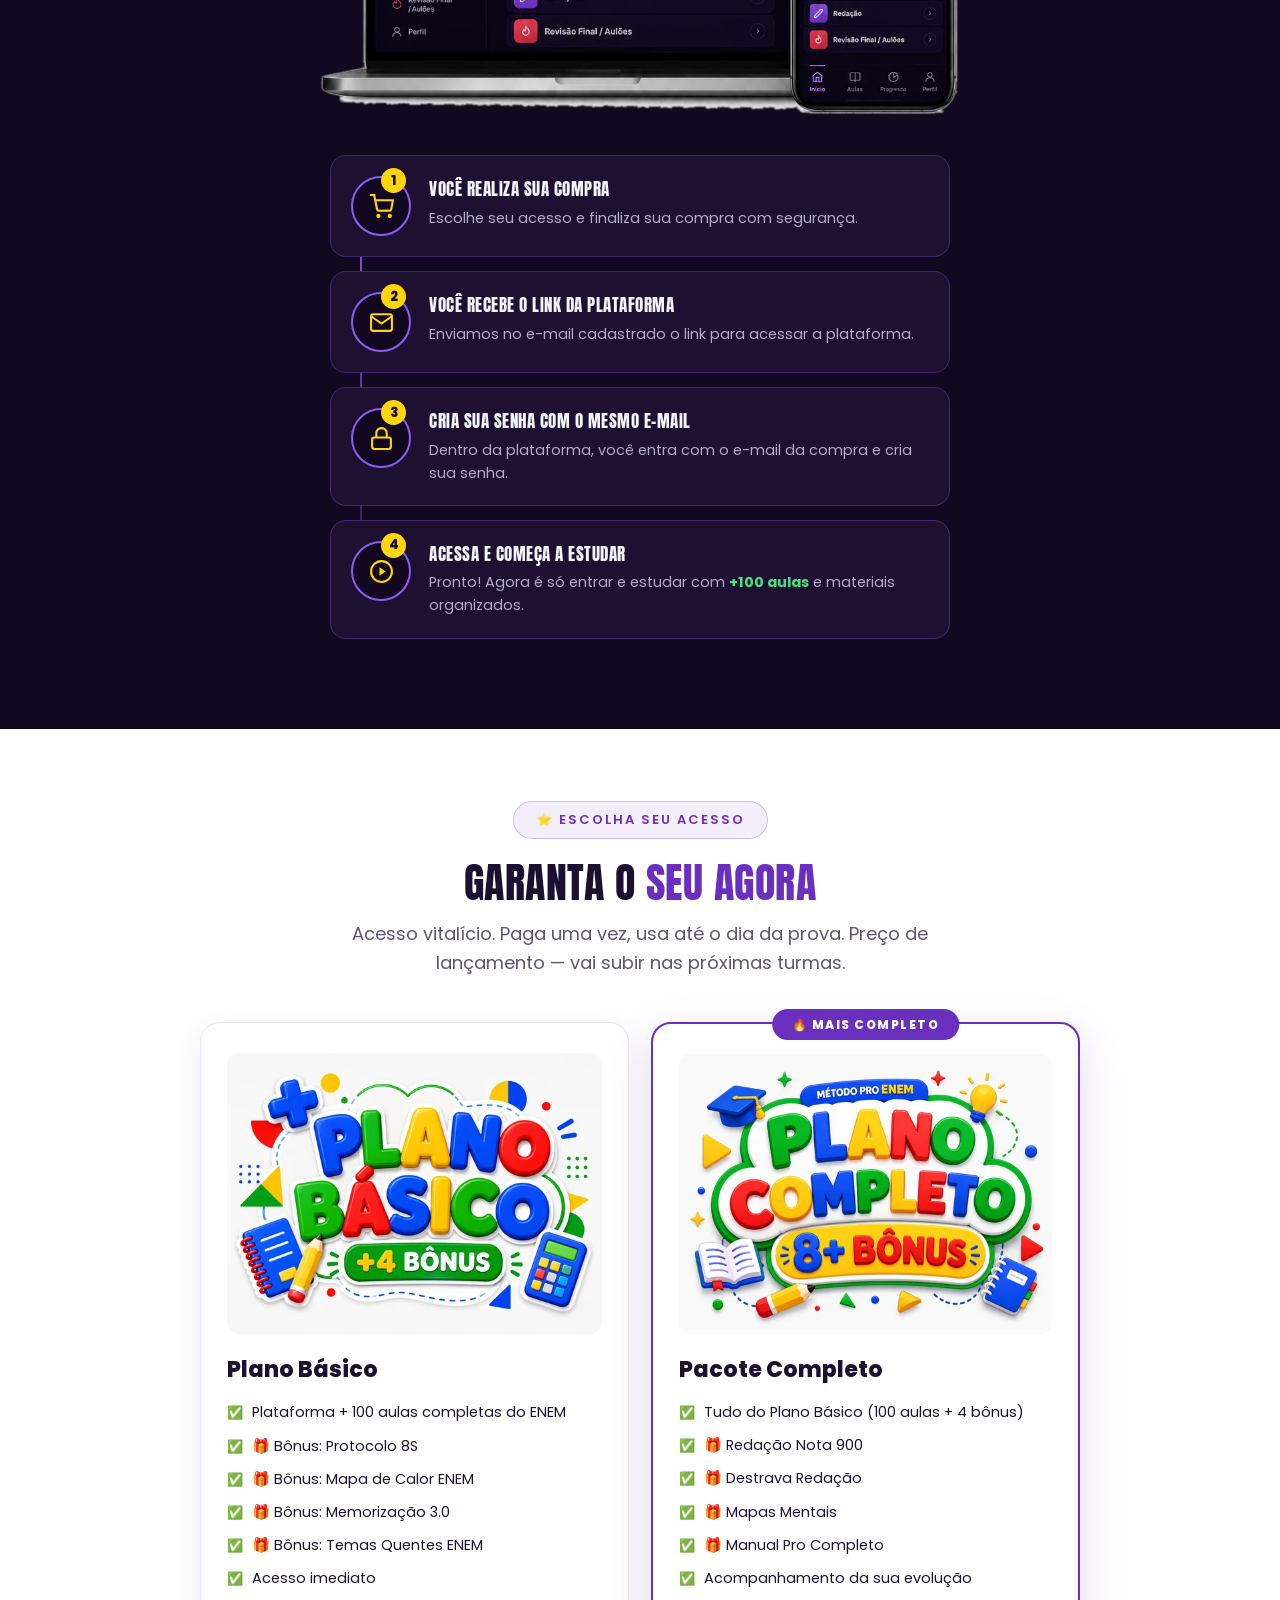
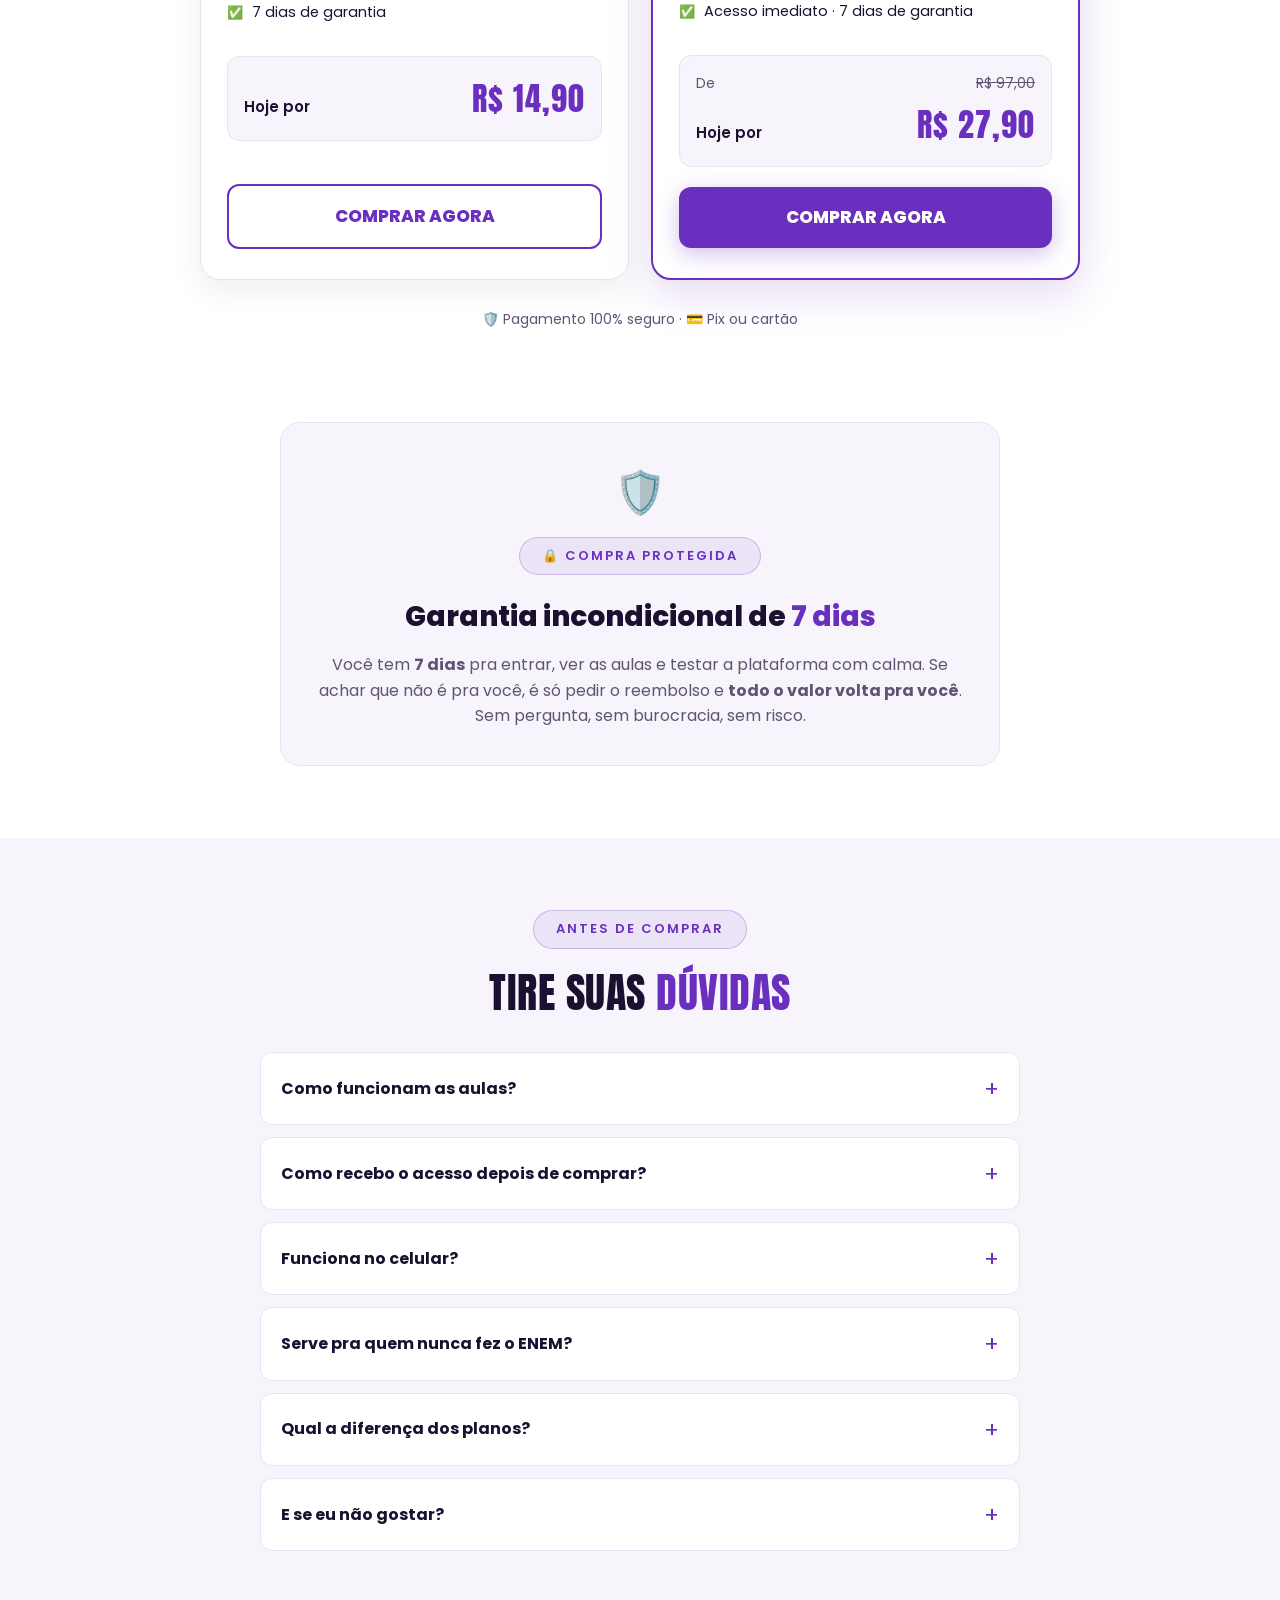
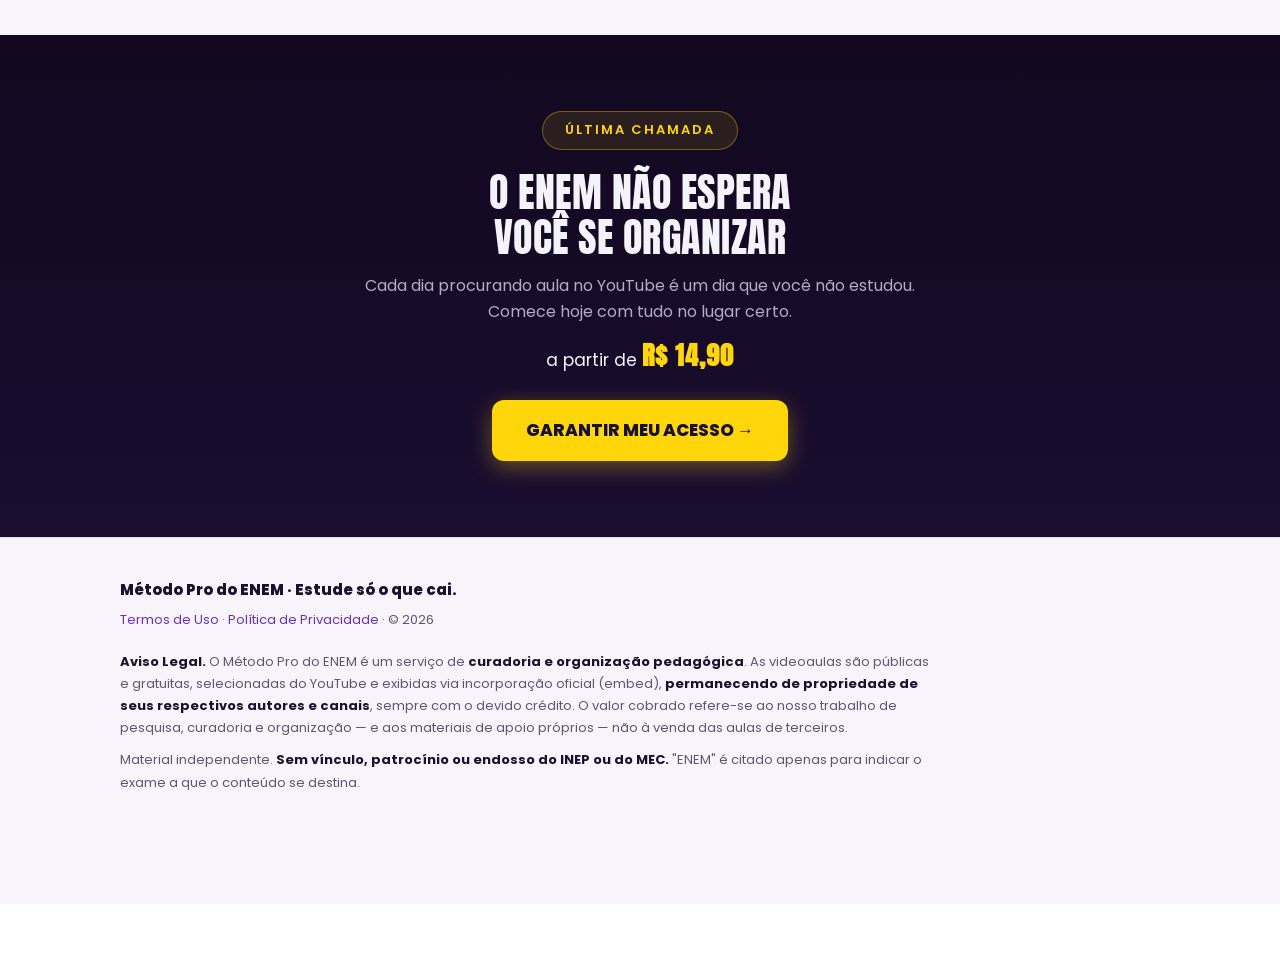
==== commit af4ee24a: "feat: mockups integrados nas seções como funciona e o que você vai receber" ====
--- a/index.html
+++ b/index.html
@@ -167,8 +167,17 @@
 .print-slot{aspect-ratio:9/16;border:2px dashed var(--dark-borda);border-radius:var(--radius);display:flex;flex-direction:column;align-items:center;justify-content:center;gap:12px;color:var(--dark-texto-sec);font-size:14px;text-align:center;padding:20px;background:rgba(139,92,246,.05)}
 .print-slot svg{opacity:.6}
 
-.infografico{max-width:680px;margin:0 auto}
-.infografico img{width:100%;border-radius:var(--radius)}
+.badge-verde{display:inline-flex;align-items:center;gap:8px;background:var(--verde);color:#fff;font-weight:700;font-size:15px;padding:10px 24px;border-radius:999px;box-shadow:0 4px 16px rgba(22,163,74,.35)}
+
+/* Passos "Como funciona" em HTML nativo */
+.passos{max-width:620px;margin:0 auto;position:relative}
+.passos::before{content:"";position:absolute;left:30px;top:24px;bottom:24px;width:2px;background:linear-gradient(to bottom,var(--roxo-luz),rgba(139,92,246,.15))}
+.passo{display:flex;gap:18px;background:var(--dark-card);border:1px solid var(--dark-borda);border-radius:var(--radius);padding:20px;margin-bottom:14px;position:relative;text-align:left}
+.passo-icone{flex:none;width:60px;height:60px;border:2px solid var(--roxo-luz);border-radius:50%;display:flex;align-items:center;justify-content:center;background:var(--dark-bg)}
+.passo-num{position:absolute;left:50px;top:12px;width:25px;height:25px;background:var(--amarelo);color:var(--tinta);border-radius:50%;display:flex;align-items:center;justify-content:center;font-weight:800;font-size:13px}
+.passo h3{font-family:'Anton',sans-serif;font-weight:400;text-transform:uppercase;letter-spacing:.5px;font-size:17px;color:var(--dark-texto);margin-bottom:3px}
+.passo p{color:var(--dark-texto-sec);font-size:14.5px}
+.passo p .verde{color:#4ADE80;font-weight:700}
 
 /* ---------- PLANOS ---------- */
 .planos{display:grid;grid-template-columns:repeat(auto-fit,minmax(300px,1fr));gap:22px;max-width:880px;margin:0 auto}
@@ -236,7 +245,7 @@
   <div class="hero-conteudo">
     <h1 class="display">Mais de 100 aulas completas<br><span class="amarelo">para passar no ENEM</span></h1>
     <p class="subtitulo">Organizadas por matéria, na ordem do que mais cai — prontas pra você abrir e estudar, sem ficar procurando.</p>
-    <p class="checkline">✅ Na ordem do que mais cai na prova</p>
+    <p class="checkline"><span class="badge-verde">✓ Alinhado à Matriz de Referência do ENEM</span></p>
     <a class="btn btn-amarelo" href="#planos">👇 Quero começar agora</a>
     <div class="selos"><span>⚡ Acesso imediato</span><span>🔒 Pagamento seguro</span><span>🛡️ Garantia de 7 dias</span></div>
   </div>
@@ -286,6 +295,7 @@
       <span class="tag">MÉTODO PRO ENEM</span>
       <h3>+100 Aulas para Passar no ENEM</h3>
       <p>Trilha completa do zero ao avançado, organizada por matéria e na ordem do que mais cai na prova.</p>
+      <img src="mockup-3-celulares.webp" alt="Plataforma Método Pro do ENEM em três celulares" style="width:100%;max-width:540px;margin:0 auto 26px;display:block">
       <div class="materias">
         <div class="materia"><span class="emoji">💬</span> Linguagens <span class="pct">100%</span></div>
         <div class="materia"><span class="emoji">📐</span> Matemática <span class="pct">100%</span></div>
@@ -395,10 +405,35 @@
   </div>
 </section>
 
-<!-- ============ FAIXA ESCURA: COMO FUNCIONA (INFOGRÁFICO) ============ -->
+<!-- ============ FAIXA ESCURA: COMO FUNCIONA (HTML NATIVO) ============ -->
 <section class="faixa-escura" id="como-funciona" style="padding:0 20px 76px">
-  <div class="infografico">
-    <img src="como-funciona-acesso.webp" alt="Como funciona seu acesso: você realiza sua compra, recebe o link da plataforma por e-mail, cria sua senha e começa a estudar">
+  <div style="max-width:760px;margin:0 auto;text-align:center">
+    <span class="eyebrow eyebrow-dark">🚀 Passo a passo</span>
+    <h2 class="display h2 h2-dark">Como funciona<br><span class="destaque">seu acesso</span></h2>
+    <p class="sub sub-dark">Simples, rápido e seguro. Em poucos passos você garante acesso à plataforma e começa a estudar para o <strong style="color:var(--amarelo)">ENEM</strong>.</p>
+    <img src="mockup-notebook-celular.webp" alt="Plataforma Método Pro do ENEM no notebook e no celular" style="width:100%;max-width:640px;margin:0 auto 40px;display:block">
+    <div class="passos">
+      <div class="passo">
+        <div class="passo-icone"><svg width="25" height="25" viewBox="0 0 24 24" fill="none" stroke="#FFD60A" stroke-width="2"><circle cx="9" cy="21" r="1"/><circle cx="20" cy="21" r="1"/><path d="M1 1h4l2.68 13.39a2 2 0 0 0 2 1.61h9.72a2 2 0 0 0 2-1.61L23 6H6"/></svg></div>
+        <span class="passo-num">1</span>
+        <div><h3>Você realiza sua compra</h3><p>Escolhe seu acesso e finaliza sua compra com segurança.</p></div>
+      </div>
+      <div class="passo">
+        <div class="passo-icone"><svg width="25" height="25" viewBox="0 0 24 24" fill="none" stroke="#FFD60A" stroke-width="2"><path d="M4 4h16c1.1 0 2 .9 2 2v12c0 1.1-.9 2-2 2H4c-1.1 0-2-.9-2-2V6c0-1.1.9-2 2-2z"/><polyline points="22,6 12,13 2,6"/></svg></div>
+        <span class="passo-num">2</span>
+        <div><h3>Você recebe o link da plataforma</h3><p>Enviamos no e-mail cadastrado o link para acessar a plataforma.</p></div>
+      </div>
+      <div class="passo">
+        <div class="passo-icone"><svg width="25" height="25" viewBox="0 0 24 24" fill="none" stroke="#FFD60A" stroke-width="2"><rect x="3" y="11" width="18" height="11" rx="2"/><path d="M7 11V7a5 5 0 0 1 10 0v4"/></svg></div>
+        <span class="passo-num">3</span>
+        <div><h3>Cria sua senha com o mesmo e-mail</h3><p>Dentro da plataforma, você entra com o e-mail da compra e cria sua senha.</p></div>
+      </div>
+      <div class="passo">
+        <div class="passo-icone"><svg width="25" height="25" viewBox="0 0 24 24" fill="none" stroke="#FFD60A" stroke-width="2"><circle cx="12" cy="12" r="10"/><polygon points="10 8 16 12 10 16 10 8" fill="#FFD60A" stroke="none"/></svg></div>
+        <span class="passo-num">4</span>
+        <div><h3>Acessa e começa a estudar</h3><p>Pronto! Agora é só entrar e estudar com <span class="verde">+100 aulas</span> e materiais organizados.</p></div>
+      </div>
+    </div>
   </div>
 </section>
 
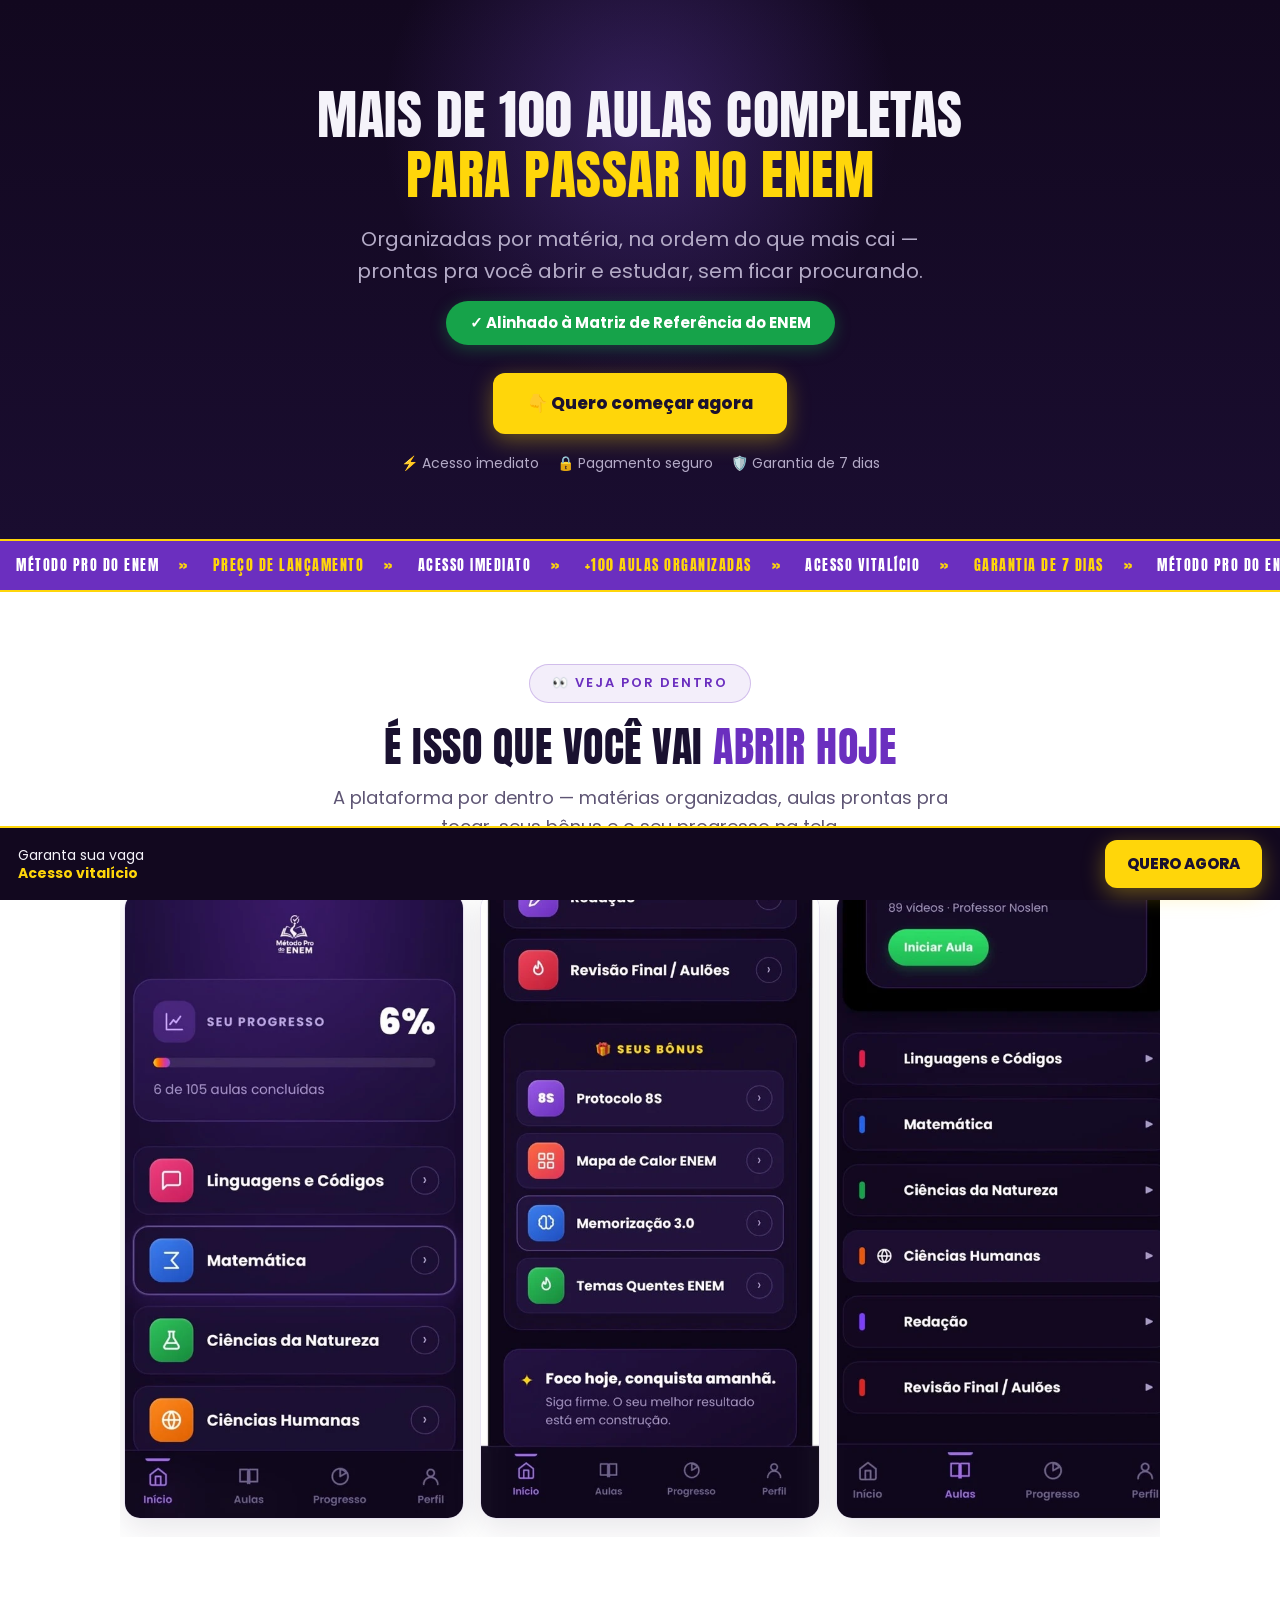
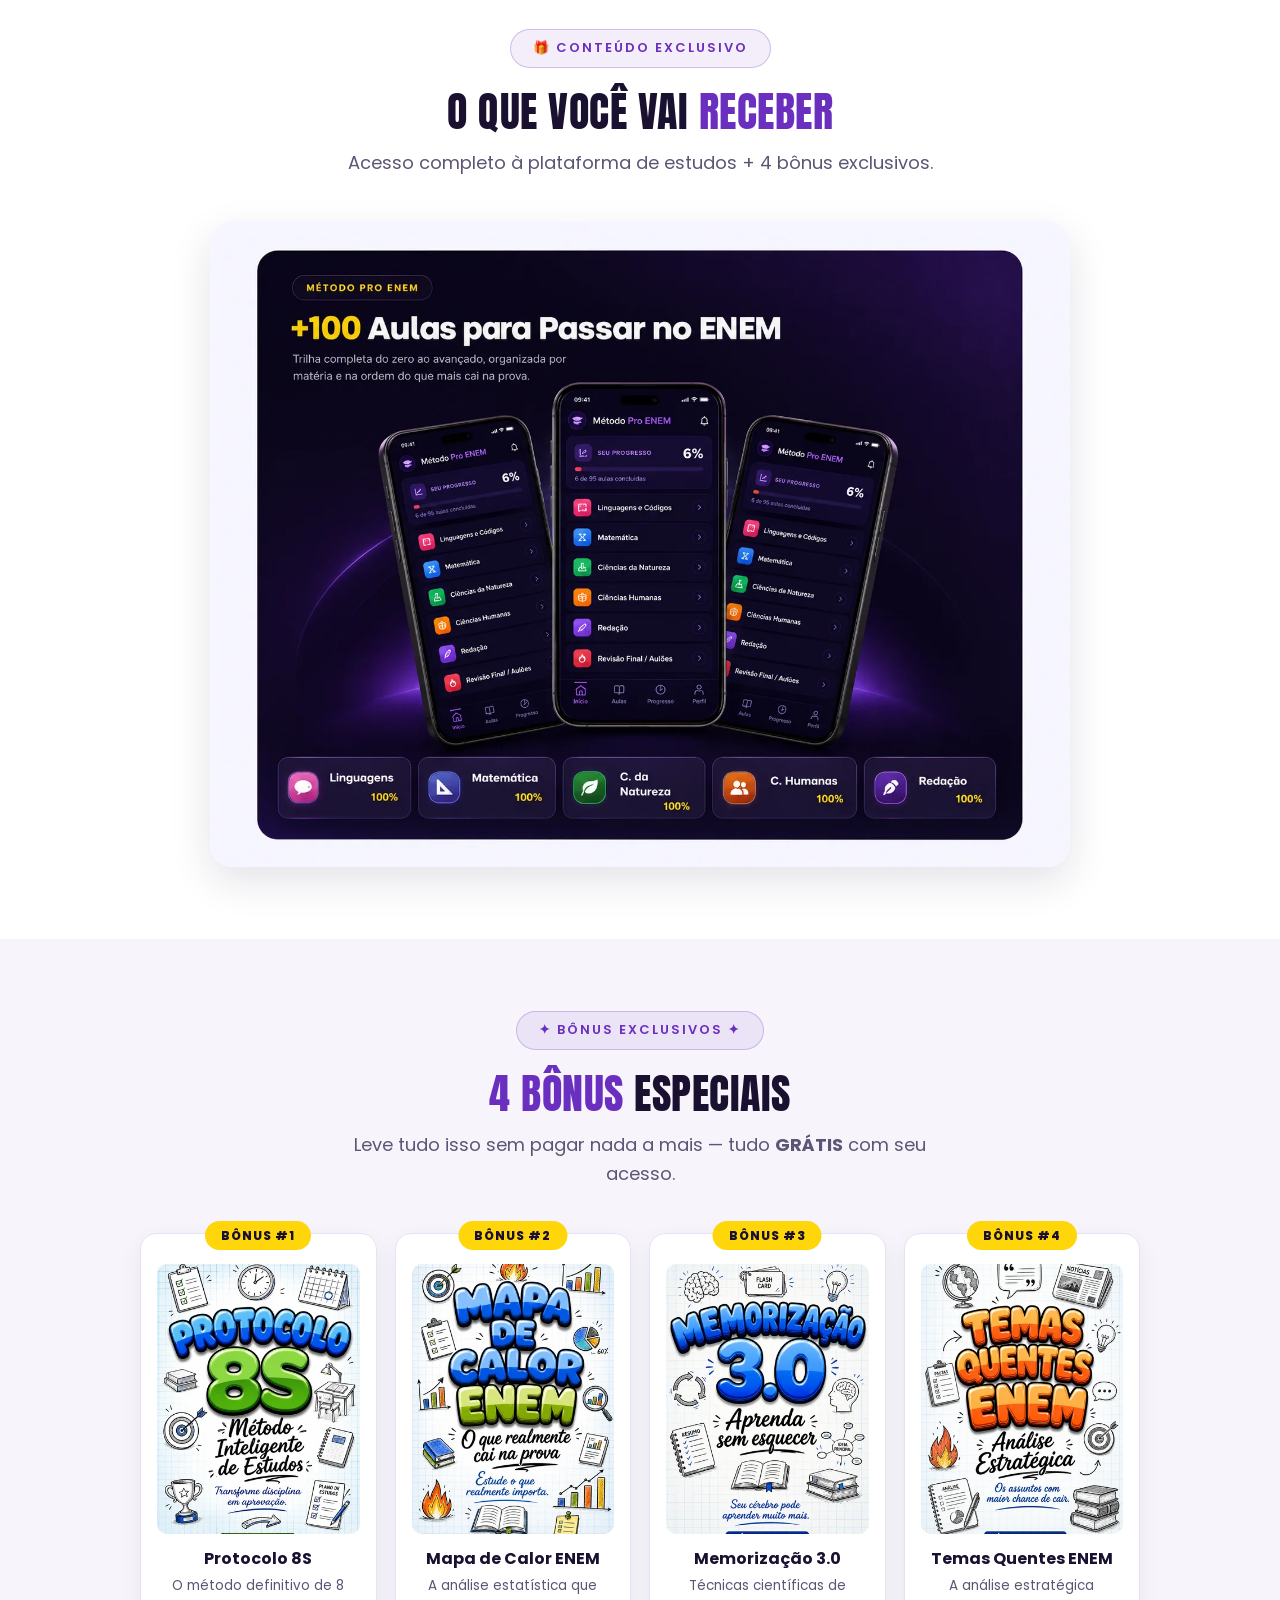
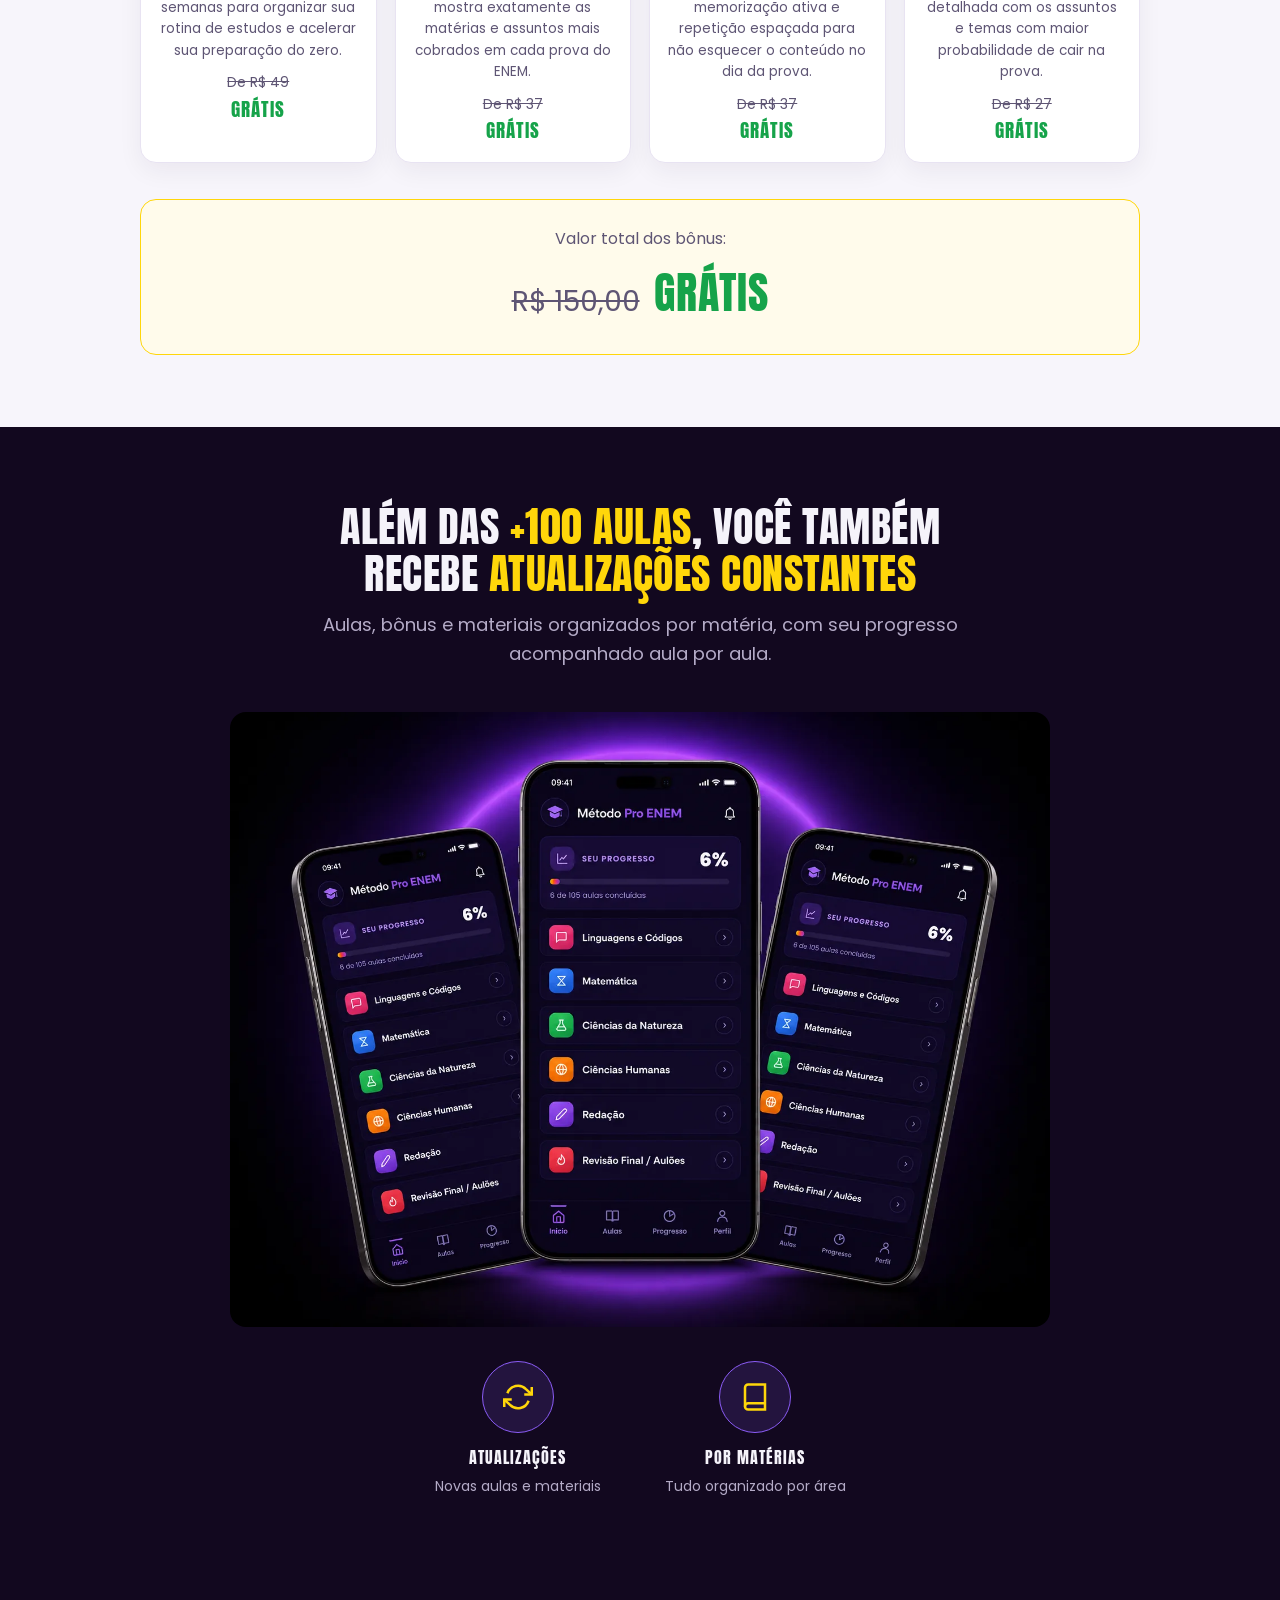
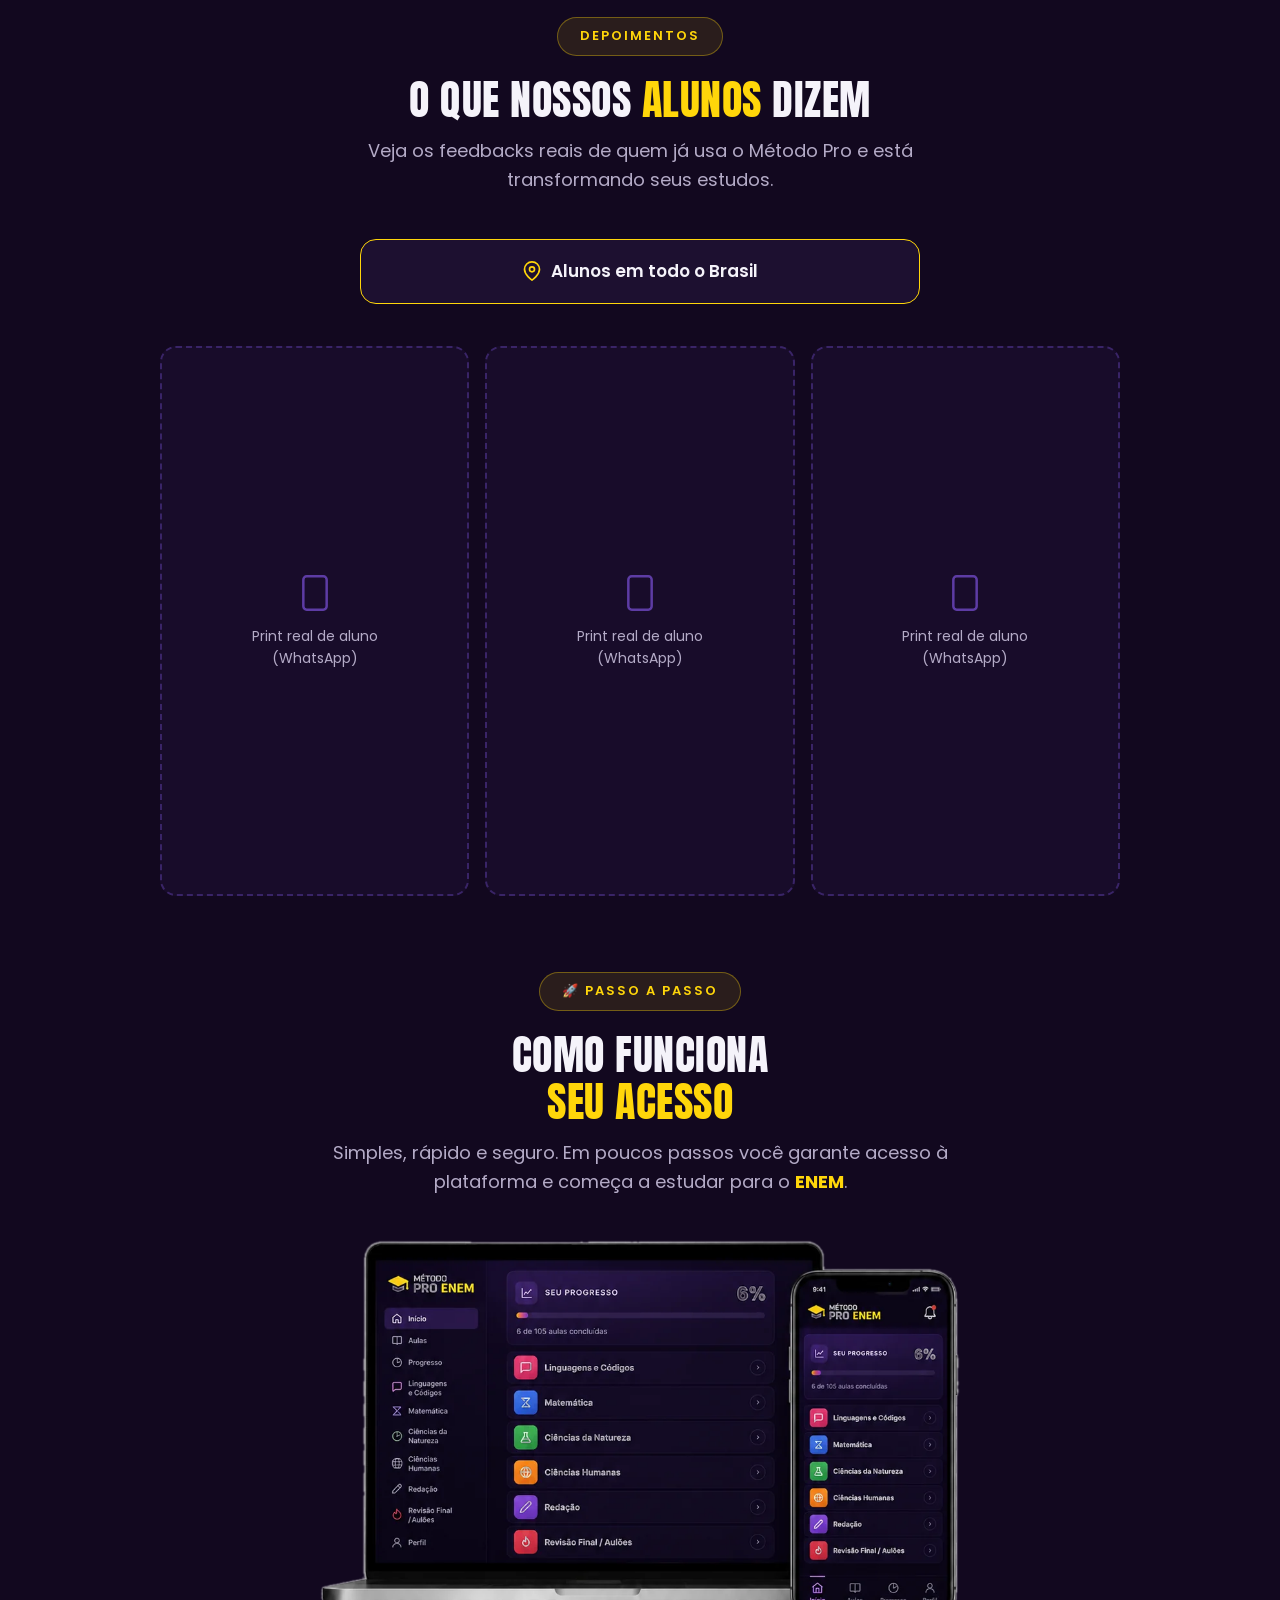
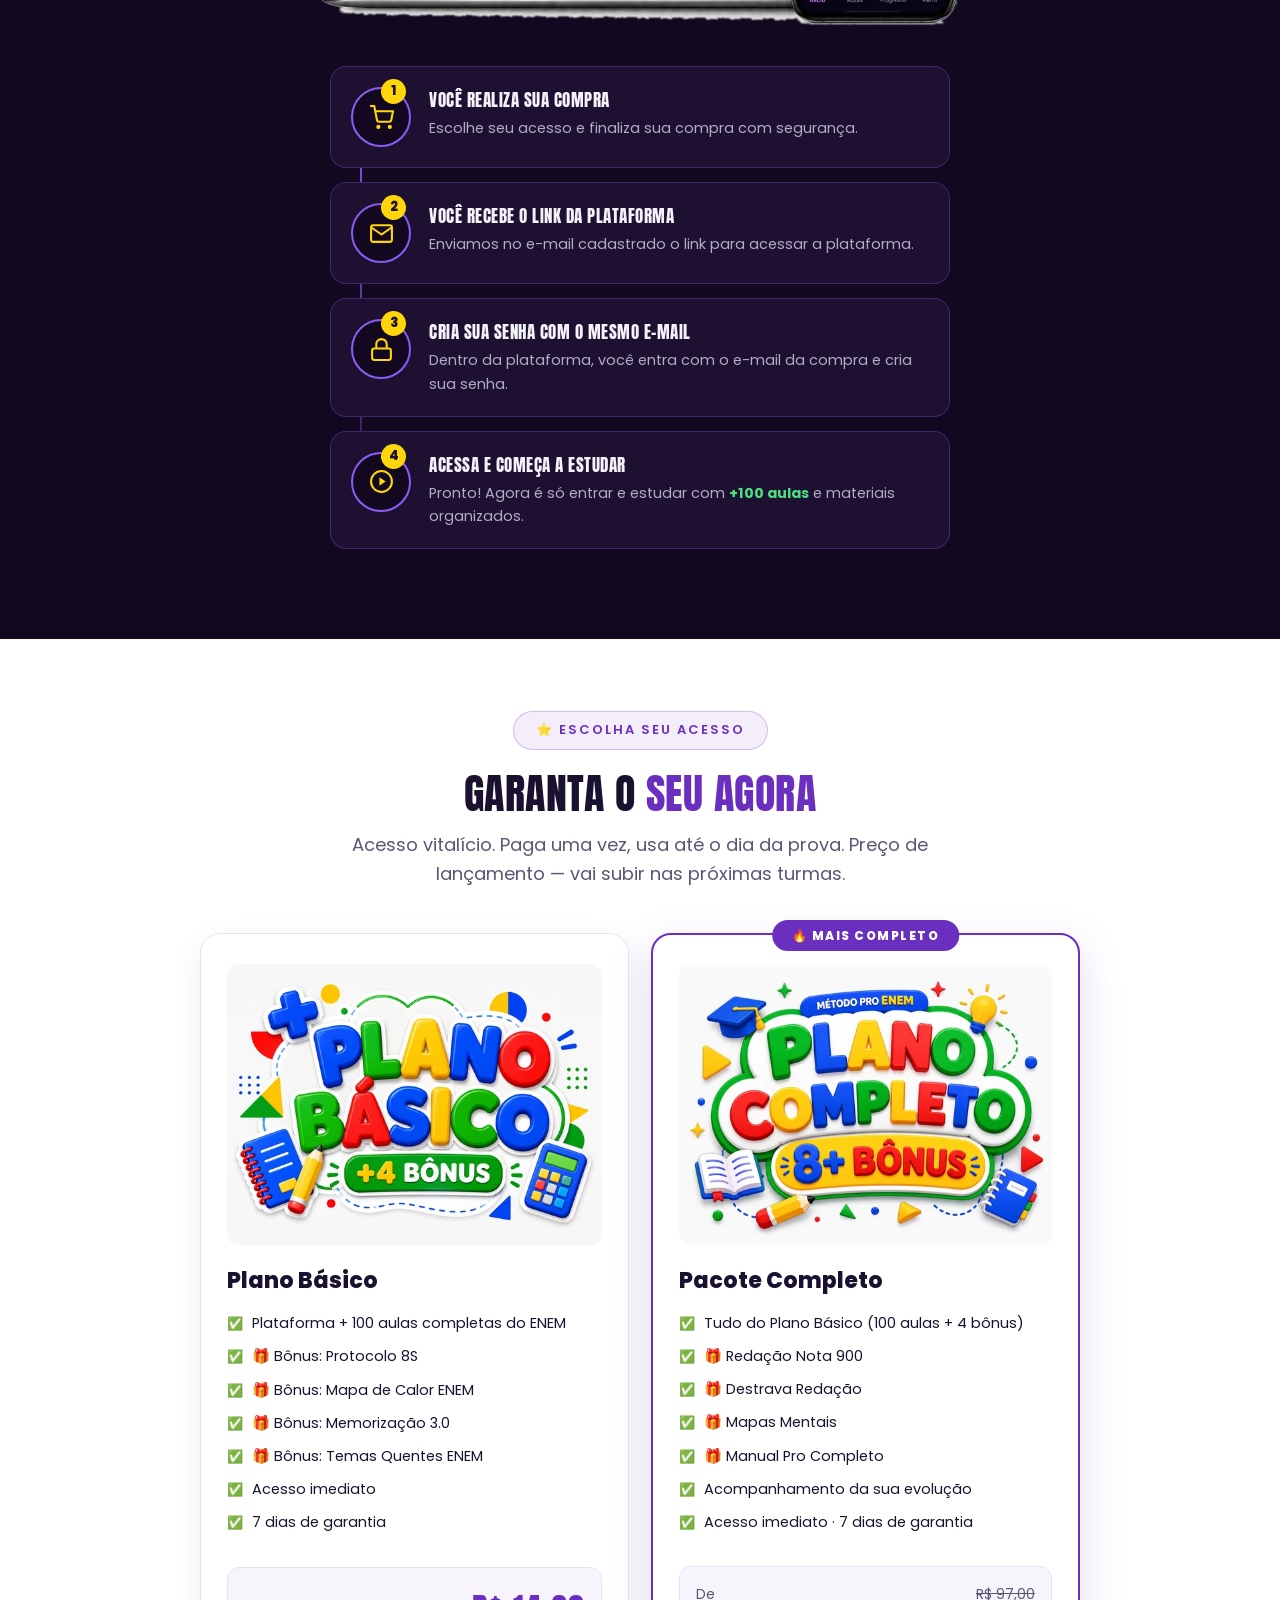
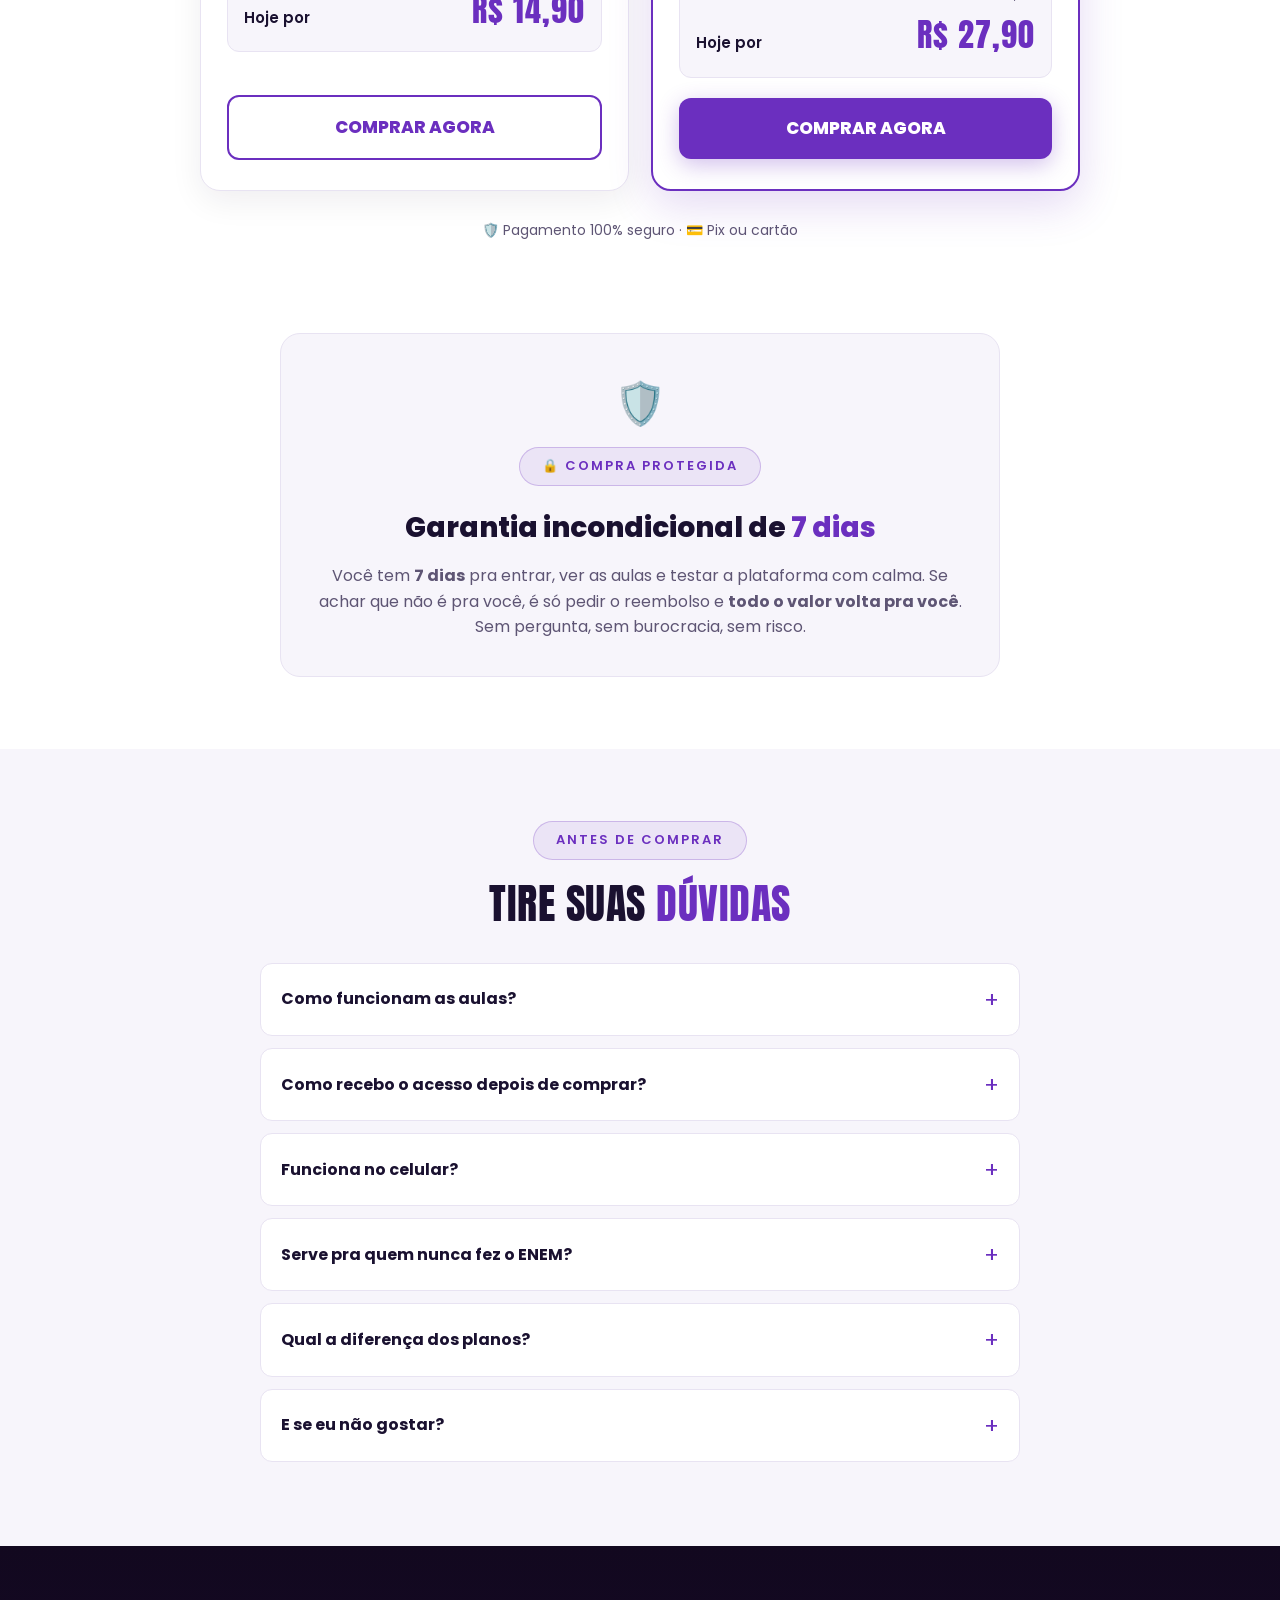
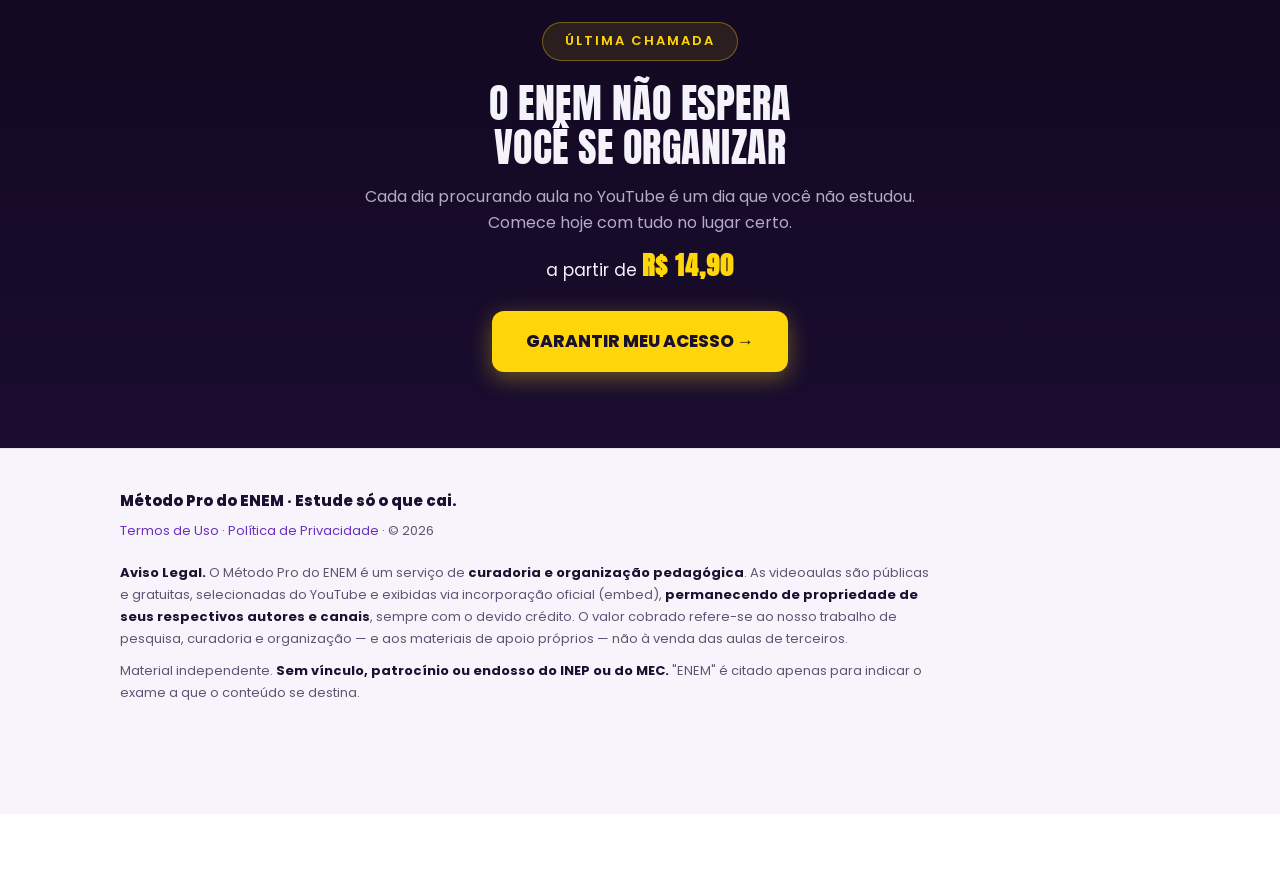
==== commit 40c76762: "feat: seções de hero e bônus atualizadas com novo layout e card-100-aulas.webp" ====
--- a/index.html
+++ b/index.html
@@ -124,16 +124,6 @@
 .carrossel img{flex:0 0 78%;max-width:340px;scroll-snap-align:center;border-radius:var(--radius);border:1px solid var(--borda-clara);box-shadow:0 10px 30px rgba(26,17,48,.10)}
 @media(min-width:820px){.carrossel img{flex:0 0 30%}}
 
-/* ---------- O QUE VOCÊ VAI RECEBER ---------- */
-.receber-card{background:var(--dark-bg);border-radius:22px;padding:38px 30px;color:var(--dark-texto);max-width:860px;margin:0 auto;border:1px solid var(--dark-borda)}
-.receber-card .tag{display:inline-block;background:rgba(255,214,10,.12);color:var(--amarelo);font-size:12px;font-weight:700;letter-spacing:2px;padding:6px 14px;border-radius:999px;margin-bottom:14px}
-.receber-card h3{font-size:clamp(22px,4vw,30px);font-weight:800;margin-bottom:8px}
-.receber-card p{color:var(--dark-texto-sec);margin-bottom:24px}
-.materias{display:grid;grid-template-columns:repeat(auto-fit,minmax(150px,1fr));gap:12px}
-.materia{background:var(--dark-card);border:1px solid var(--dark-borda);border-radius:12px;padding:14px;font-size:14px;font-weight:600;display:flex;align-items:center;gap:10px}
-.materia .emoji{font-size:18px}
-.materia .pct{margin-left:auto;color:var(--amarelo);font-weight:800;font-size:13px}
-
 /* ---------- BÔNUS ---------- */
 .grid-bonus{display:grid;grid-template-columns:repeat(auto-fit,minmax(230px,1fr));gap:18px;max-width:1000px;margin:0 auto}
 .bonus{background:#fff;border:1px solid var(--borda-clara);border-radius:var(--radius);padding:16px;text-align:center;position:relative;box-shadow:0 8px 24px rgba(26,17,48,.06)}
@@ -291,19 +281,7 @@
     <div class="centro"><span class="eyebrow">🎁 Conteúdo exclusivo</span></div>
     <h2 class="display h2">O que você vai <span class="destaque">receber</span></h2>
     <p class="sub">Acesso completo à plataforma de estudos + 4 bônus exclusivos.</p>
-    <div class="receber-card">
-      <span class="tag">MÉTODO PRO ENEM</span>
-      <h3>+100 Aulas para Passar no ENEM</h3>
-      <p>Trilha completa do zero ao avançado, organizada por matéria e na ordem do que mais cai na prova.</p>
-      <img src="mockup-3-celulares.webp" alt="Plataforma Método Pro do ENEM em três celulares" style="width:100%;max-width:540px;margin:0 auto 26px;display:block">
-      <div class="materias">
-        <div class="materia"><span class="emoji">💬</span> Linguagens <span class="pct">100%</span></div>
-        <div class="materia"><span class="emoji">📐</span> Matemática <span class="pct">100%</span></div>
-        <div class="materia"><span class="emoji">⚗️</span> C. da Natureza <span class="pct">100%</span></div>
-        <div class="materia"><span class="emoji">🌎</span> C. Humanas <span class="pct">100%</span></div>
-        <div class="materia"><span class="emoji">✍️</span> Redação <span class="pct">100%</span></div>
-      </div>
-    </div>
+    <img src="card-100-aulas.webp" alt="Método Pro ENEM: +100 aulas para passar no ENEM — trilha completa organizada por matéria, com Linguagens, Matemática, Ciências da Natureza, Ciências Humanas e Redação" style="width:100%;max-width:860px;margin:0 auto;display:block;border-radius:22px;box-shadow:0 14px 40px rgba(26,17,48,.12)">
   </div>
 </section>
 
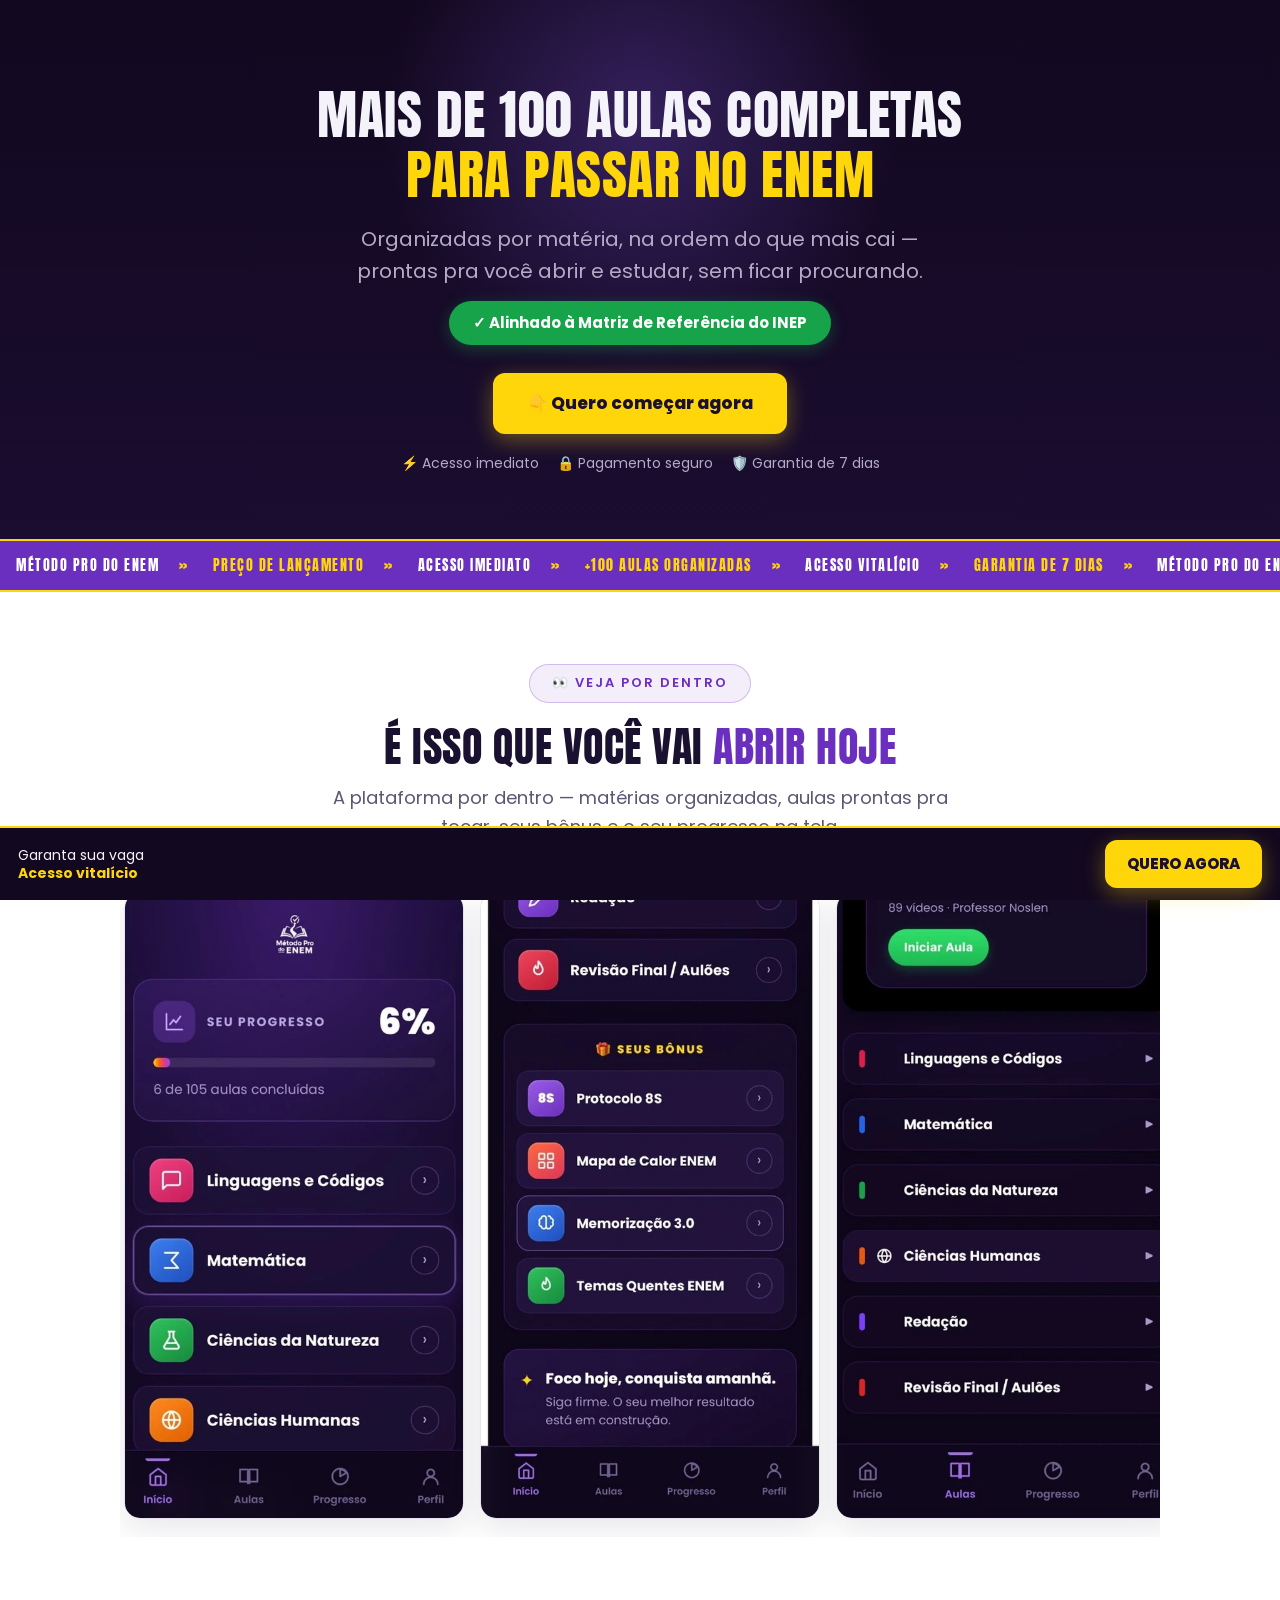
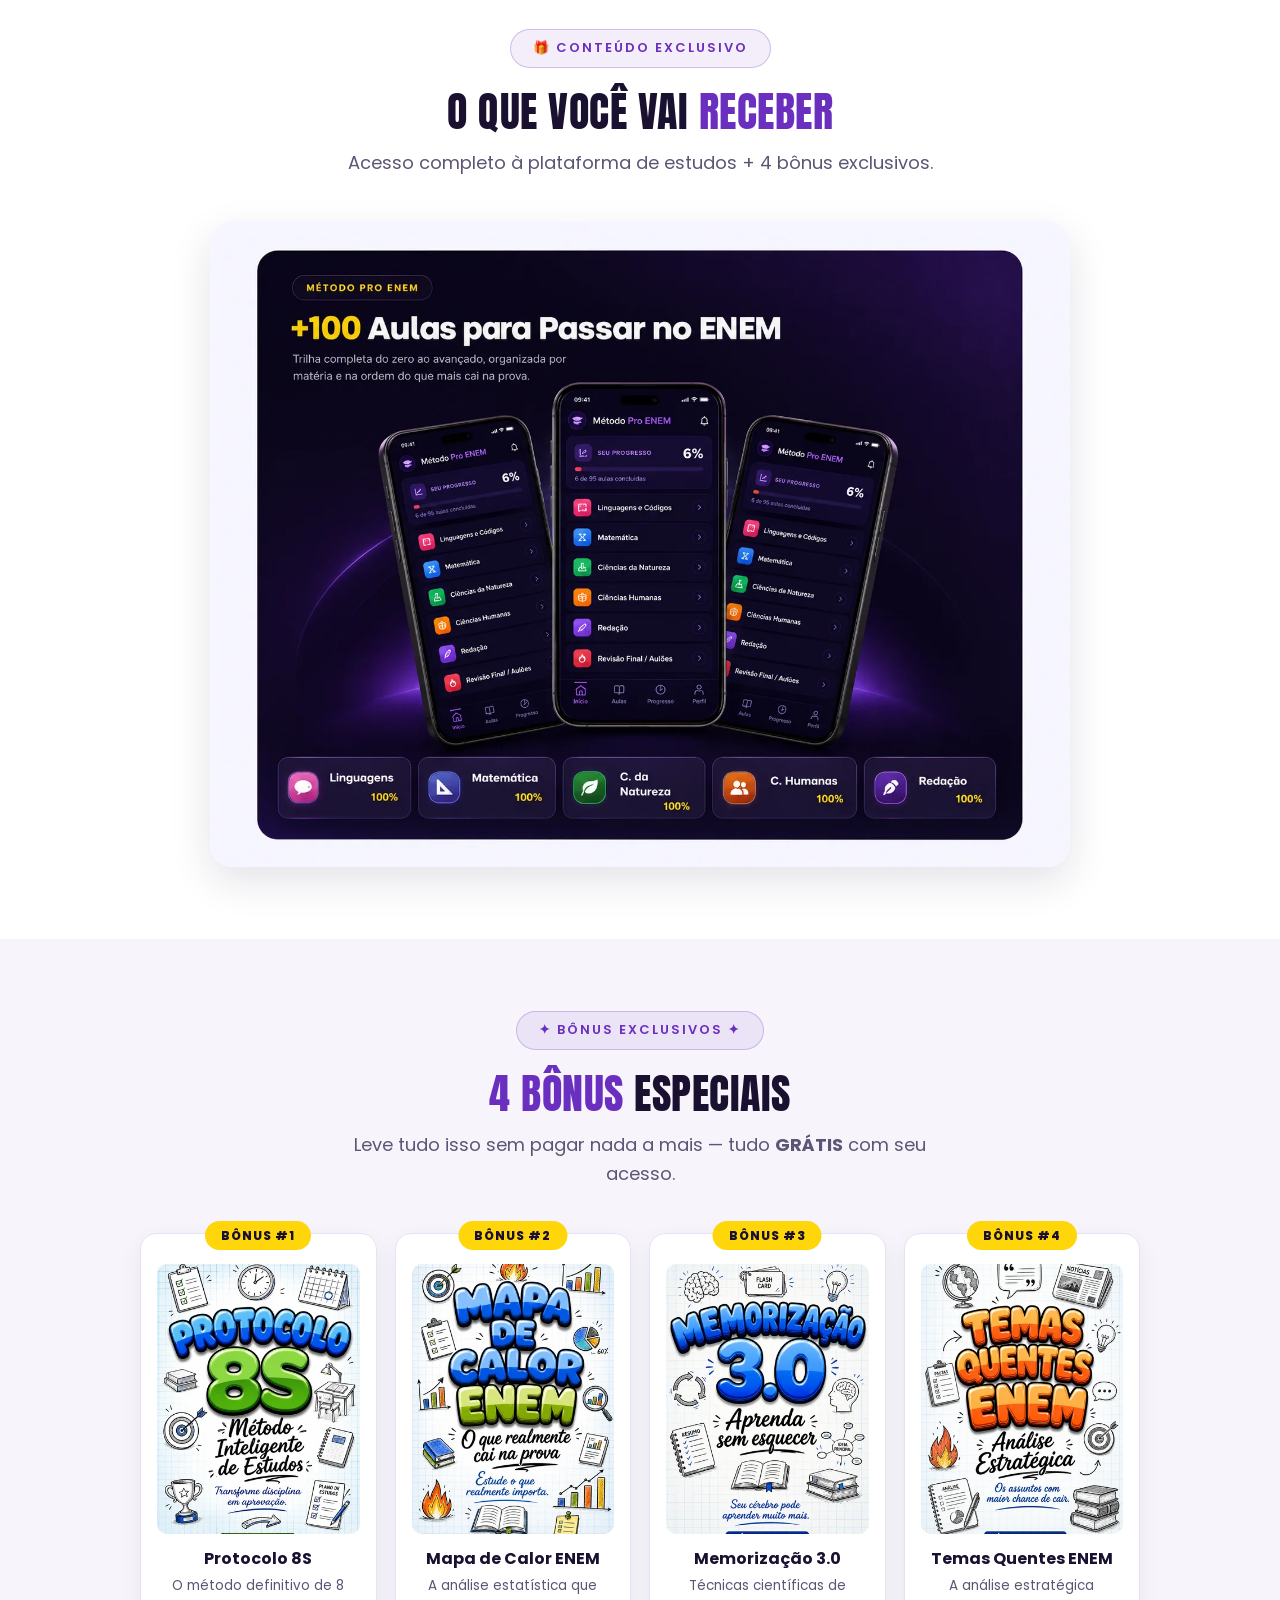
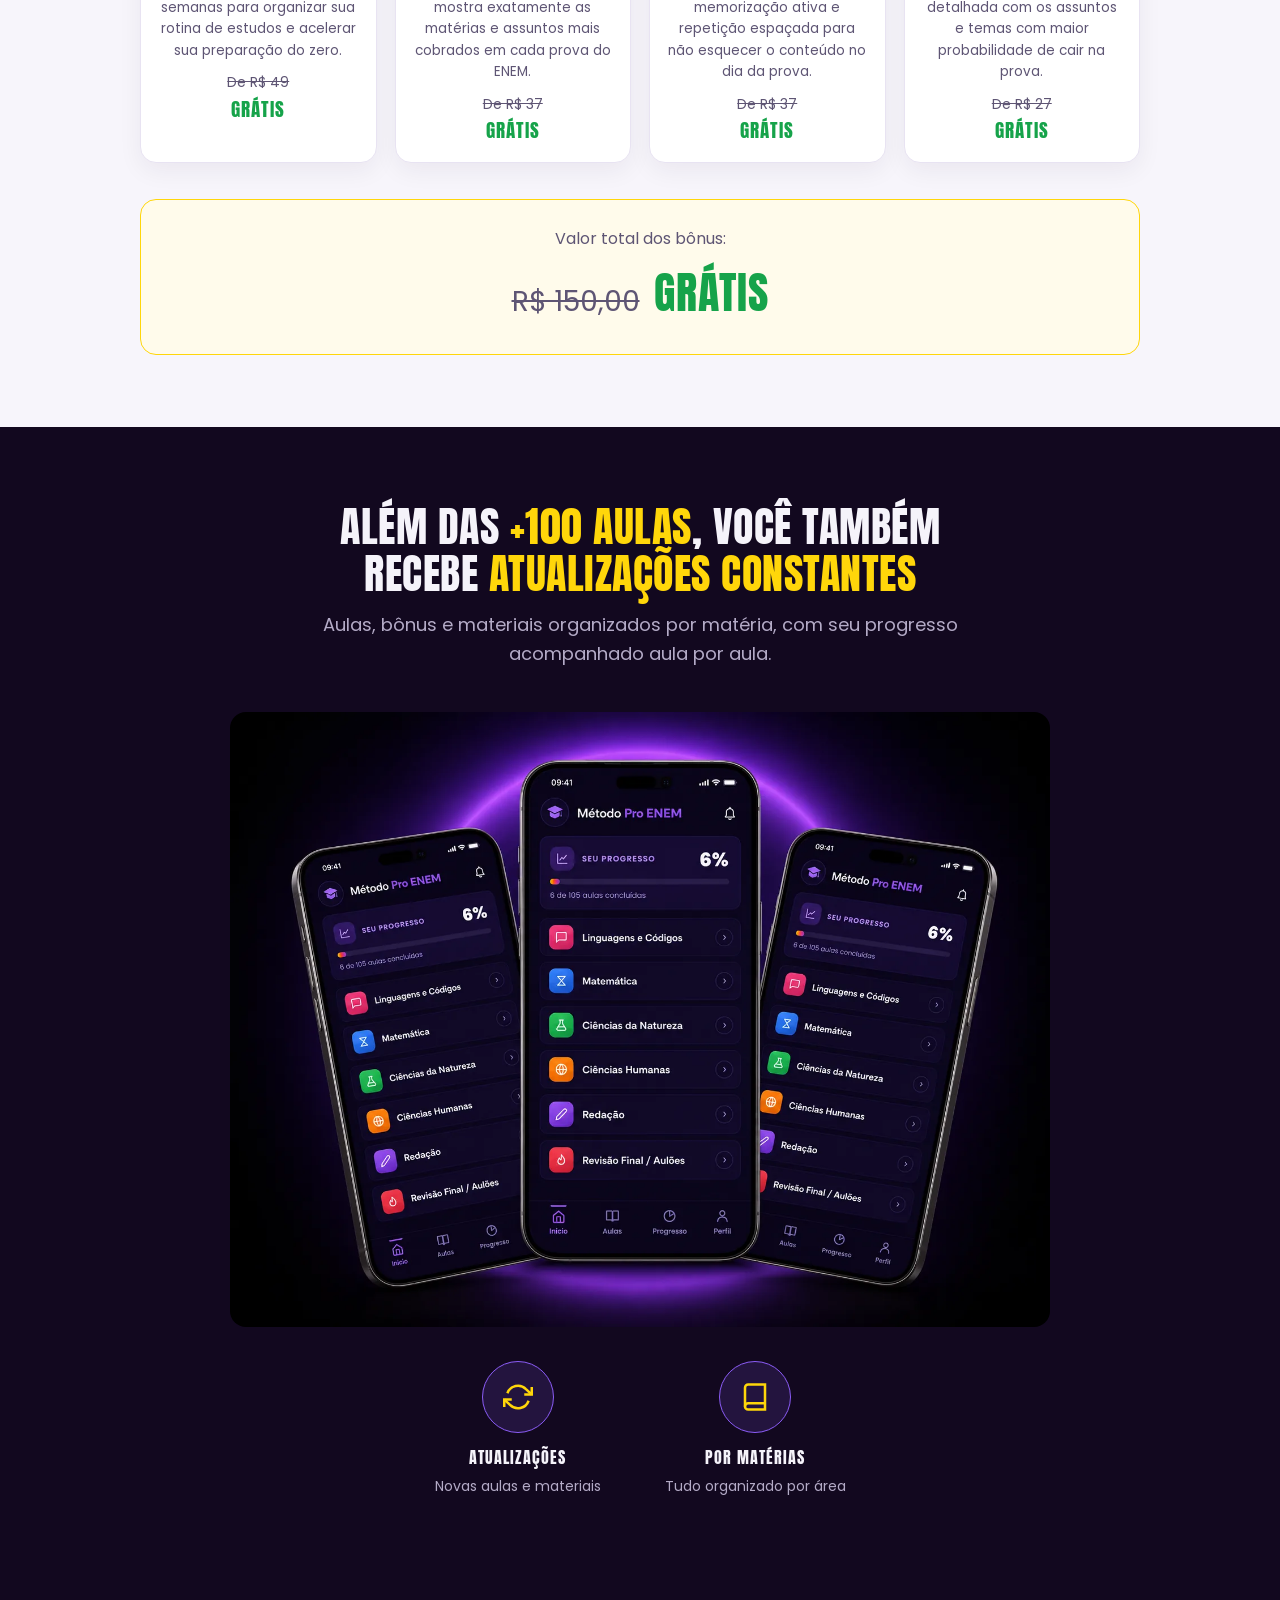
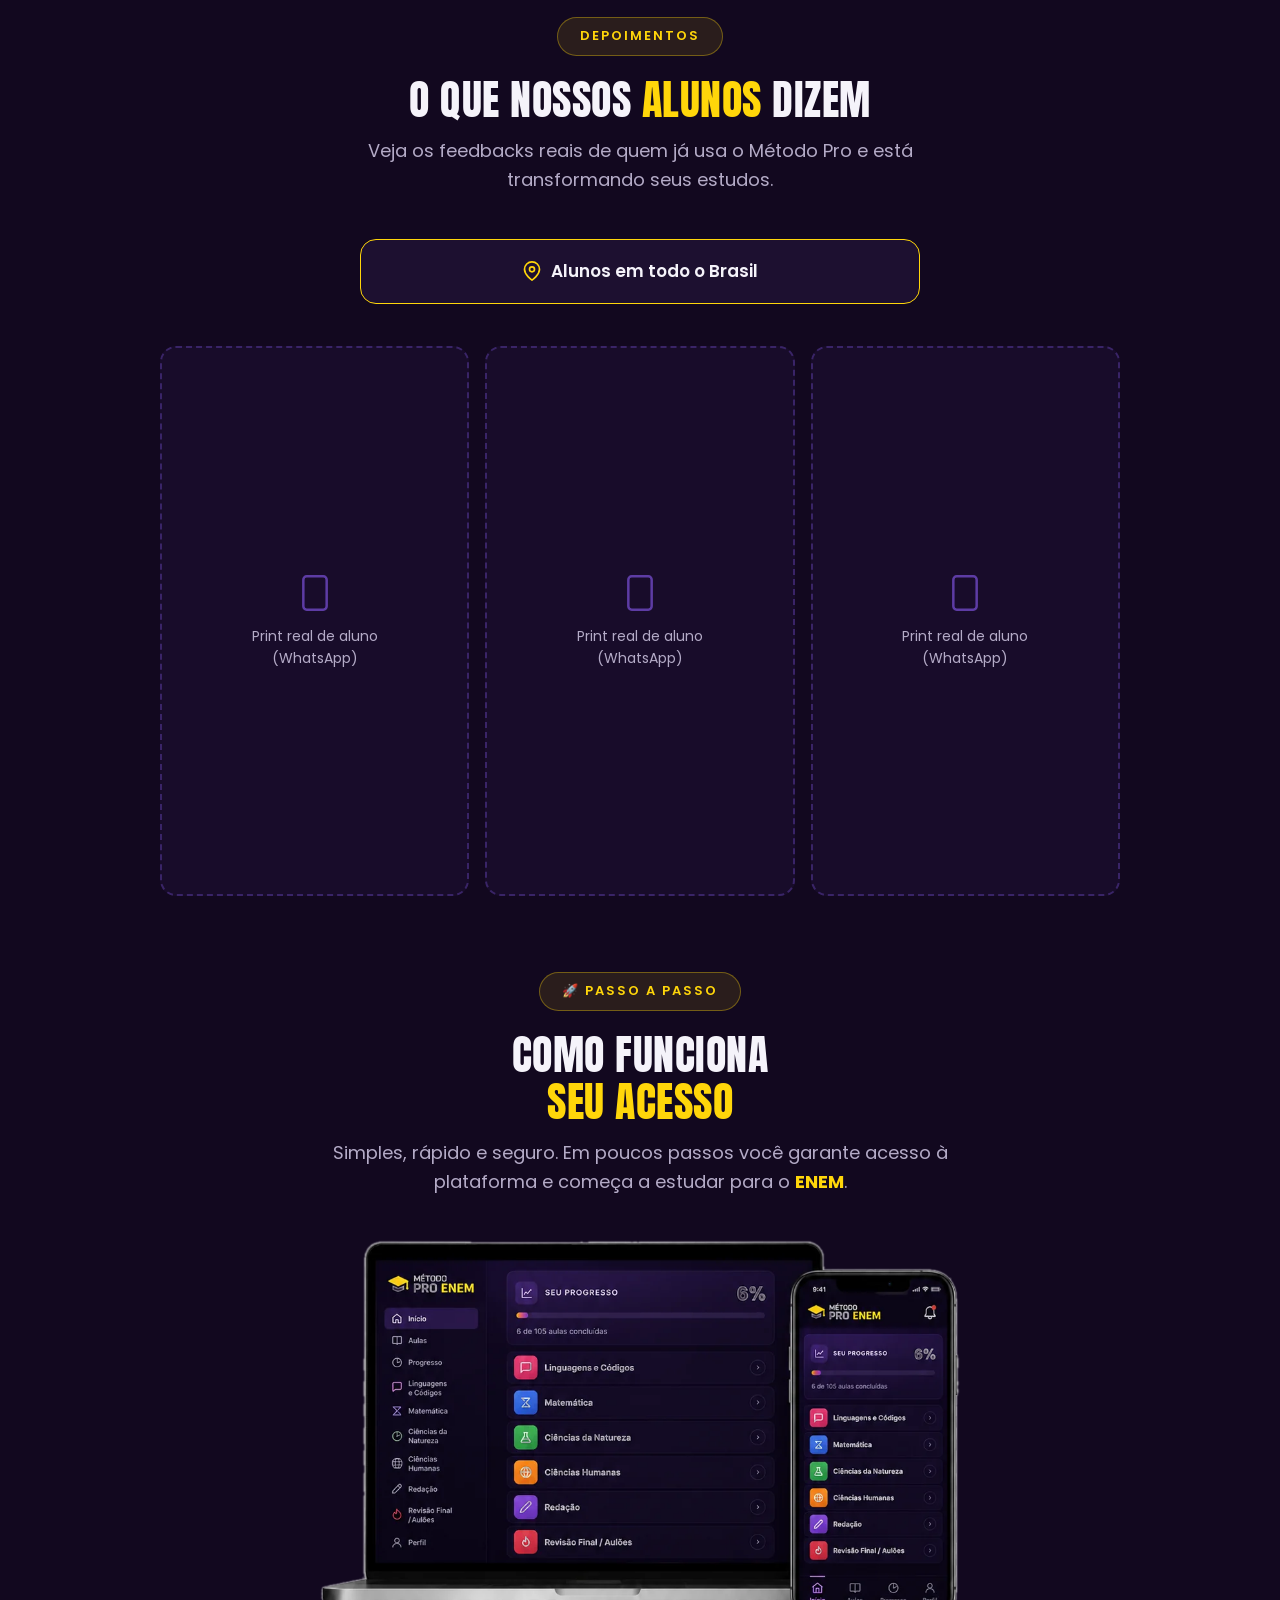
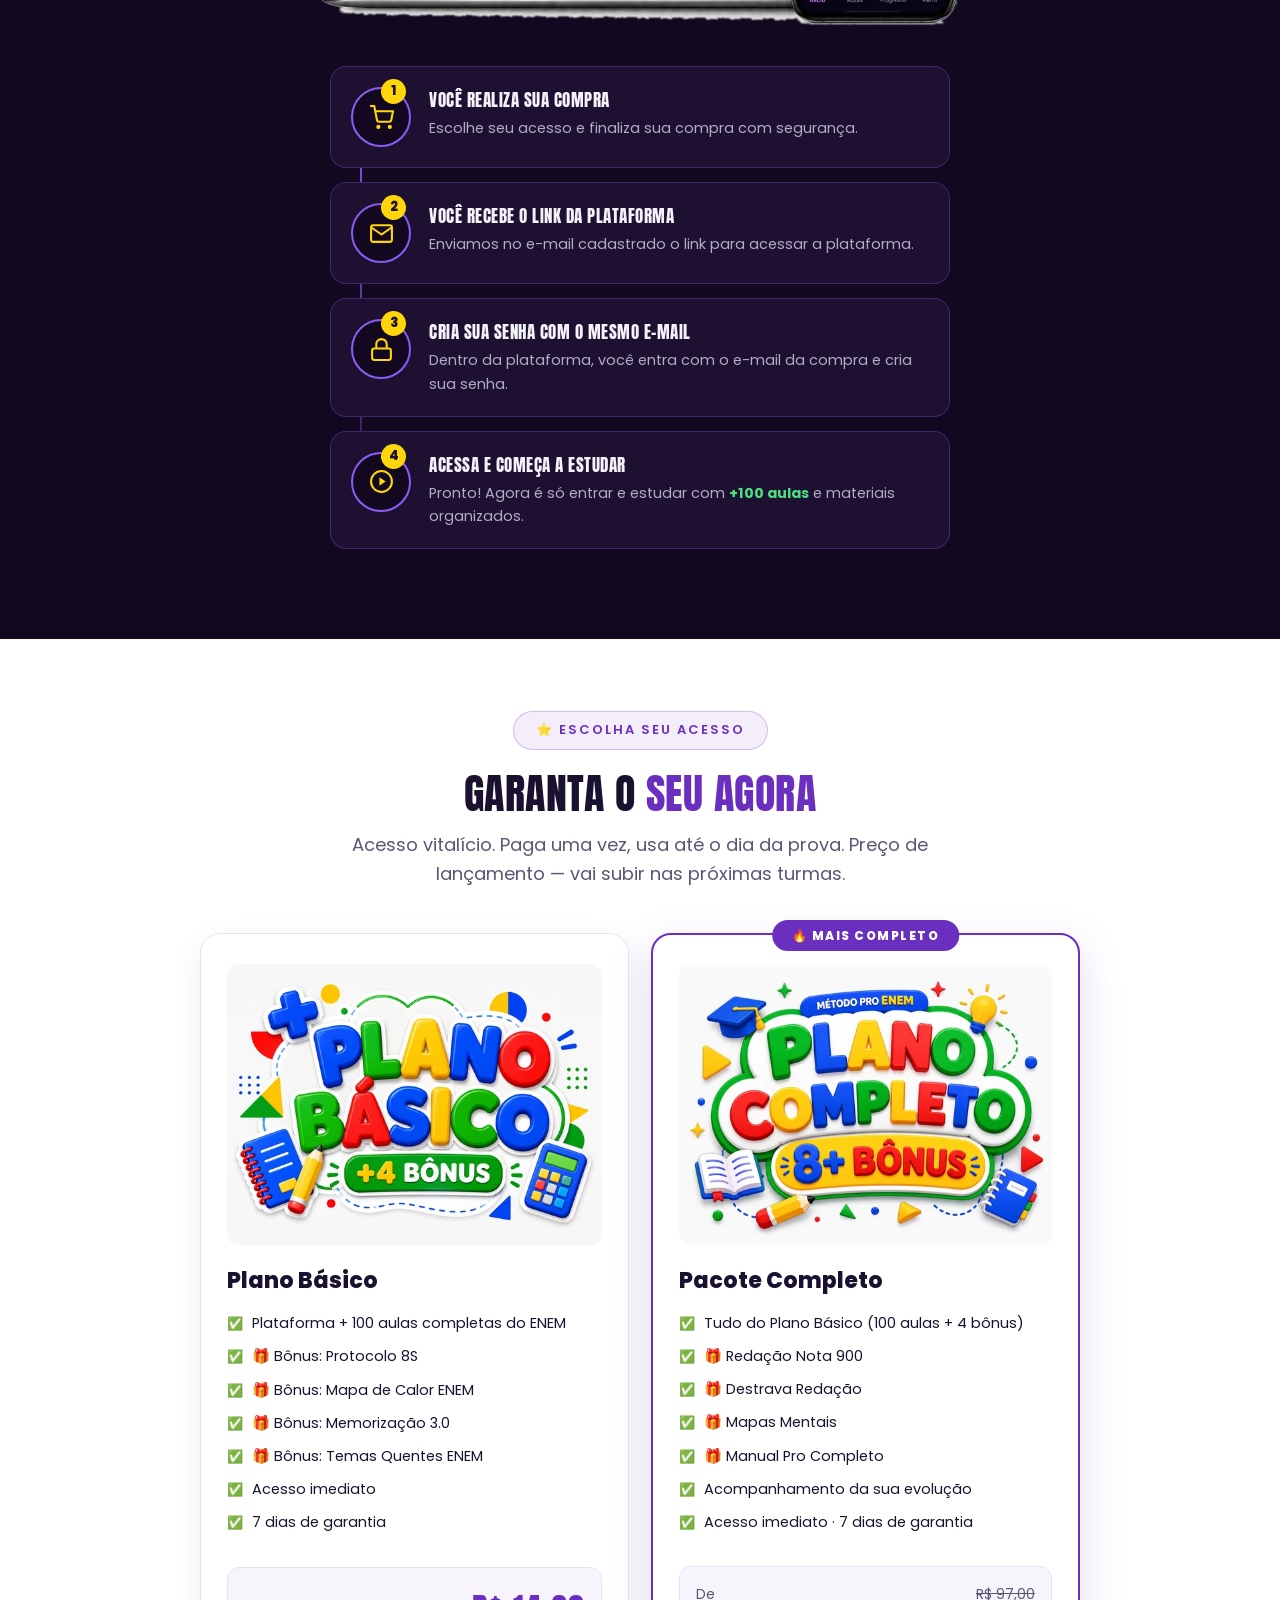
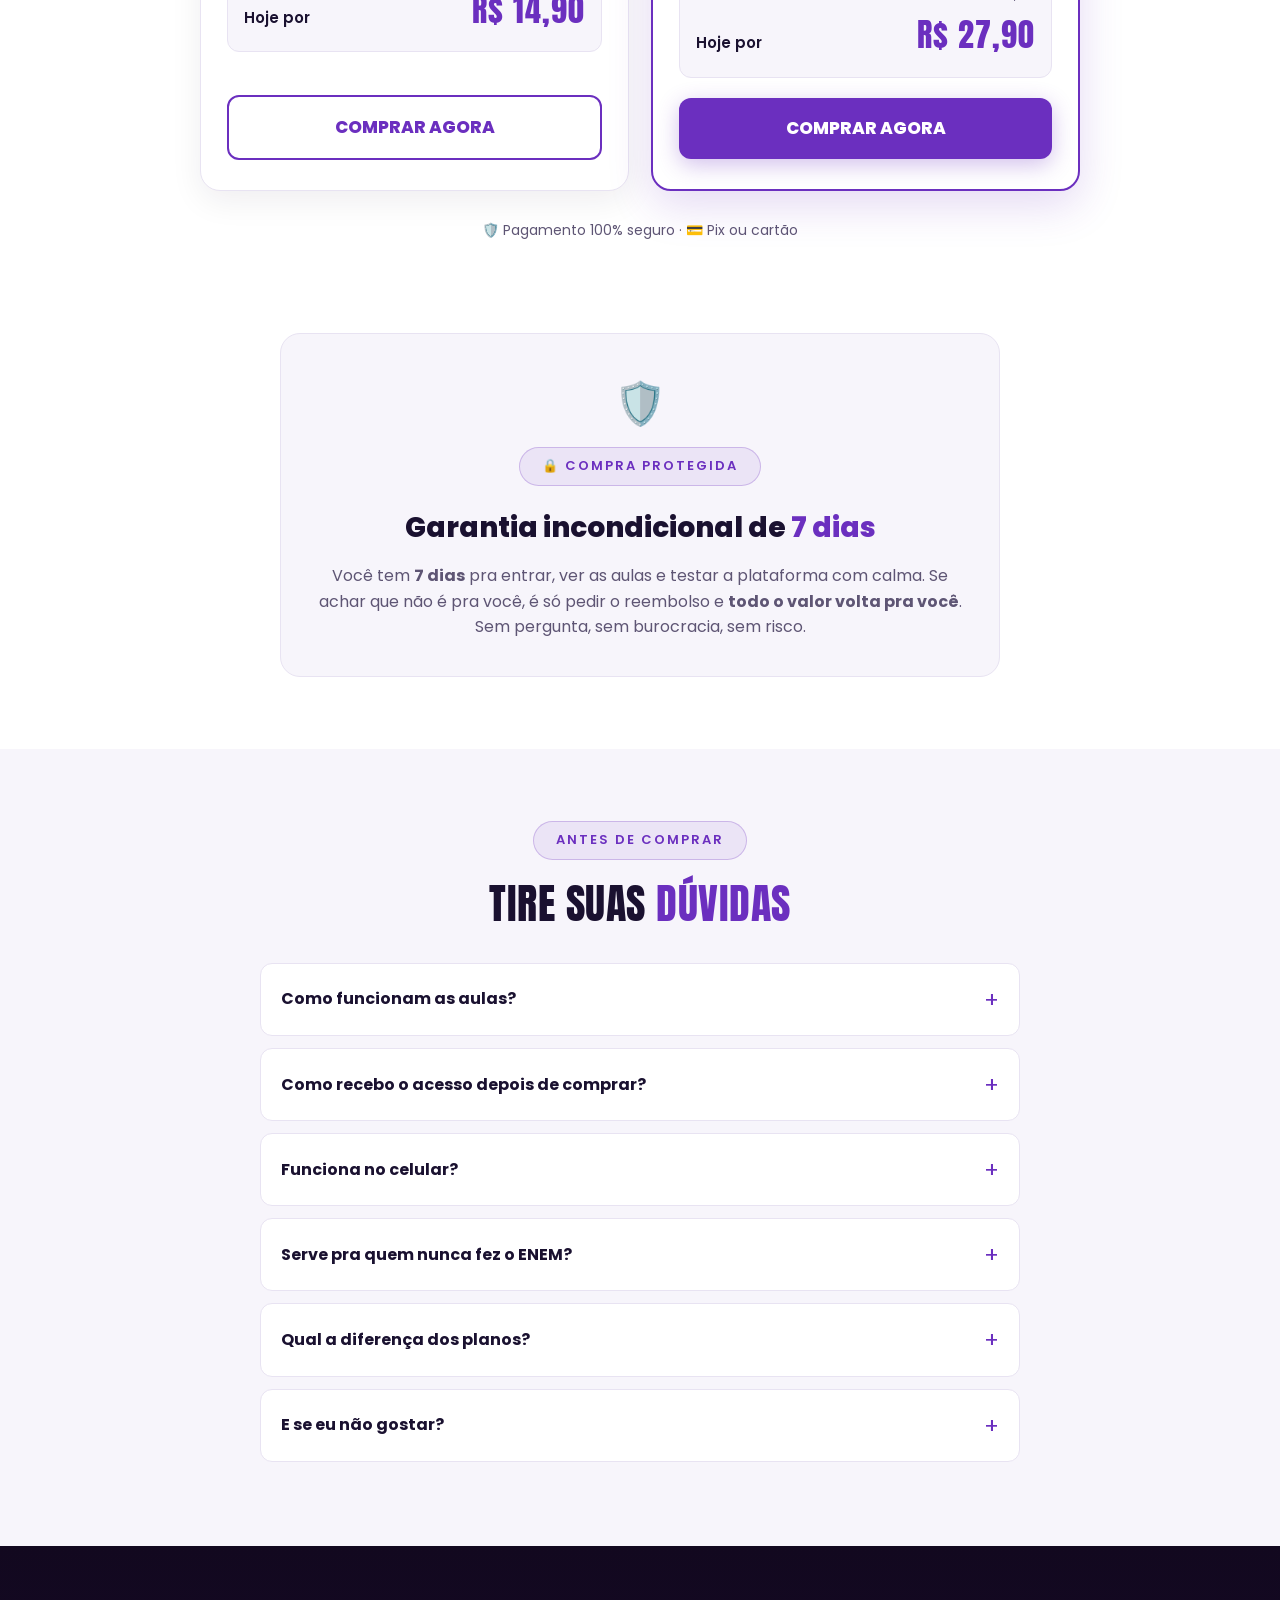
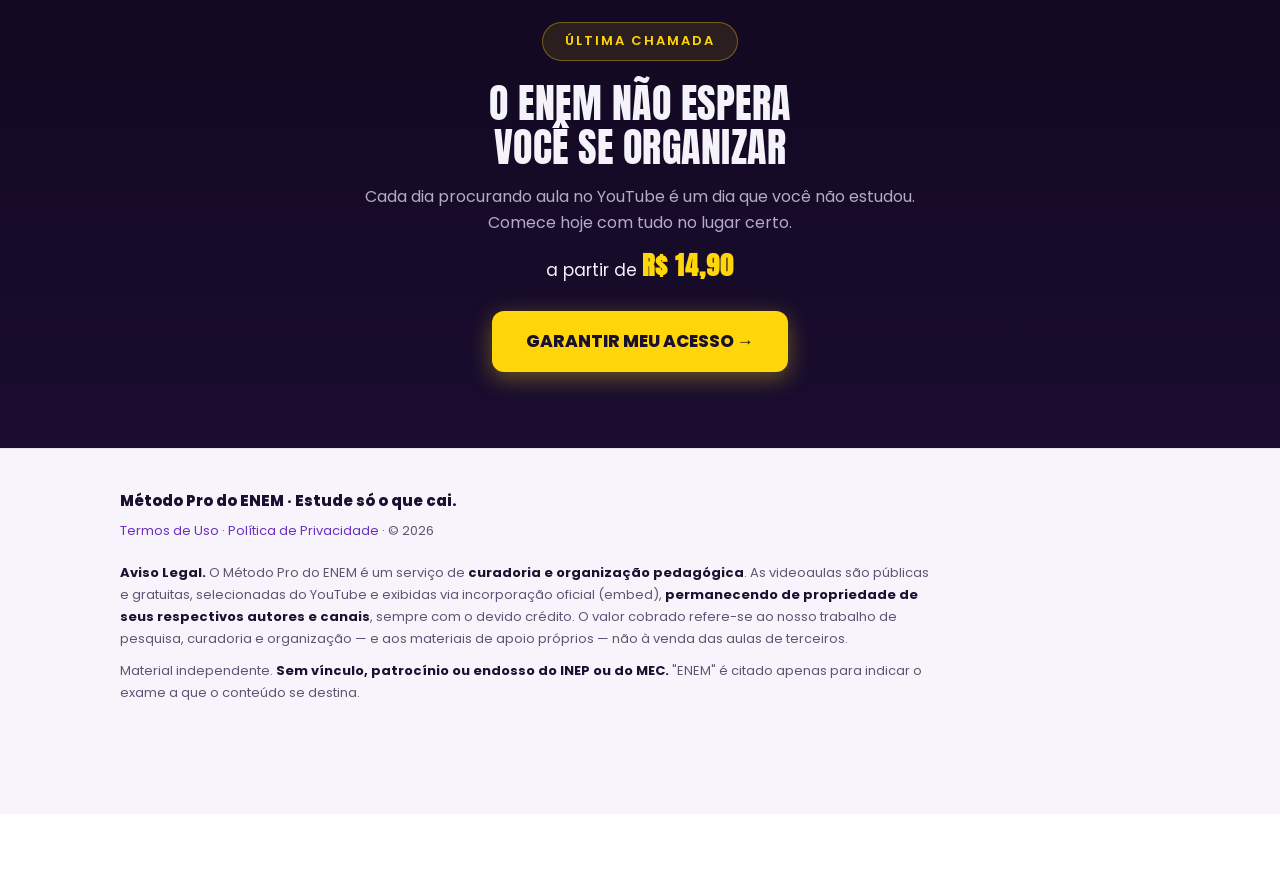
==== commit ce5b8571: "chore: atualiza texto do selo do hero para alinhado ao INEP" ====
--- a/index.html
+++ b/index.html
@@ -235,7 +235,7 @@
   <div class="hero-conteudo">
     <h1 class="display">Mais de 100 aulas completas<br><span class="amarelo">para passar no ENEM</span></h1>
     <p class="subtitulo">Organizadas por matéria, na ordem do que mais cai — prontas pra você abrir e estudar, sem ficar procurando.</p>
-    <p class="checkline"><span class="badge-verde">✓ Alinhado à Matriz de Referência do ENEM</span></p>
+    <p class="checkline"><span class="badge-verde">✓ Alinhado à Matriz de Referência do INEP</span></p>
     <a class="btn btn-amarelo" href="#planos">👇 Quero começar agora</a>
     <div class="selos"><span>⚡ Acesso imediato</span><span>🔒 Pagamento seguro</span><span>🛡️ Garantia de 7 dias</span></div>
   </div>
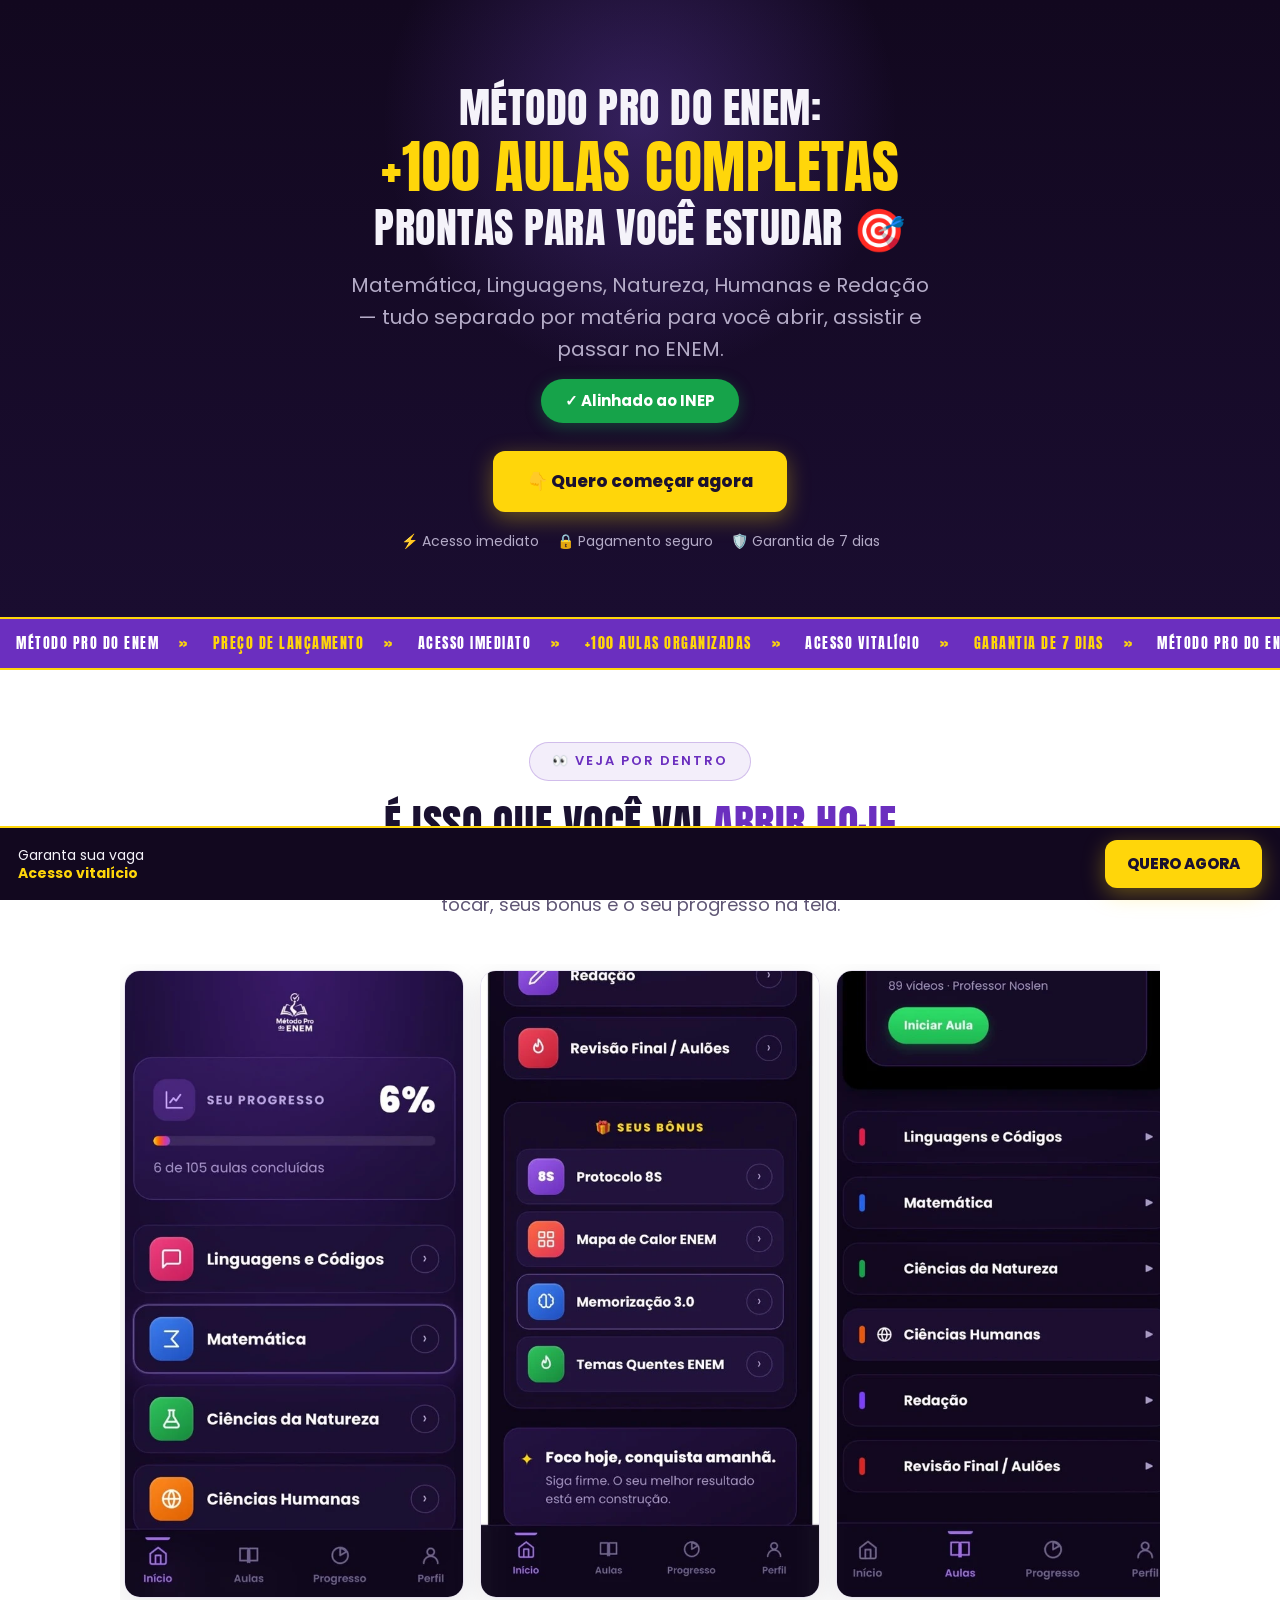
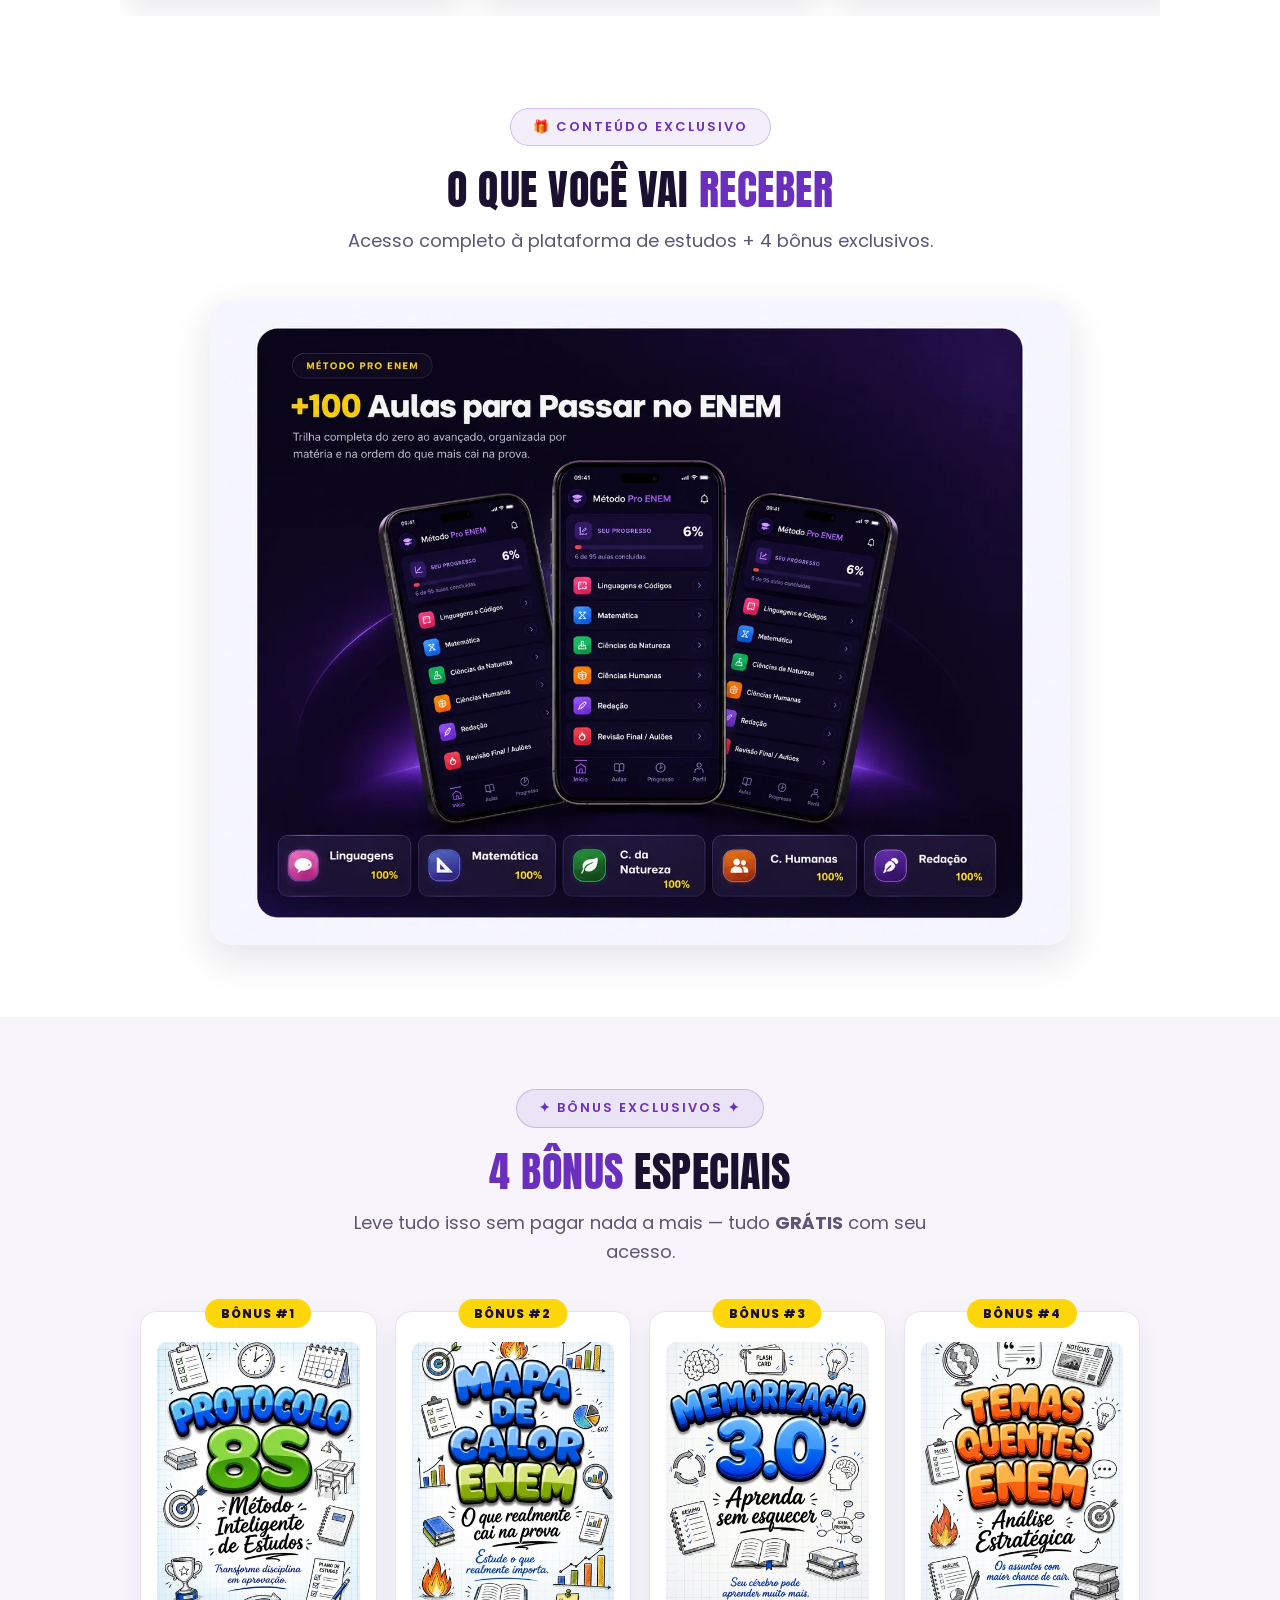
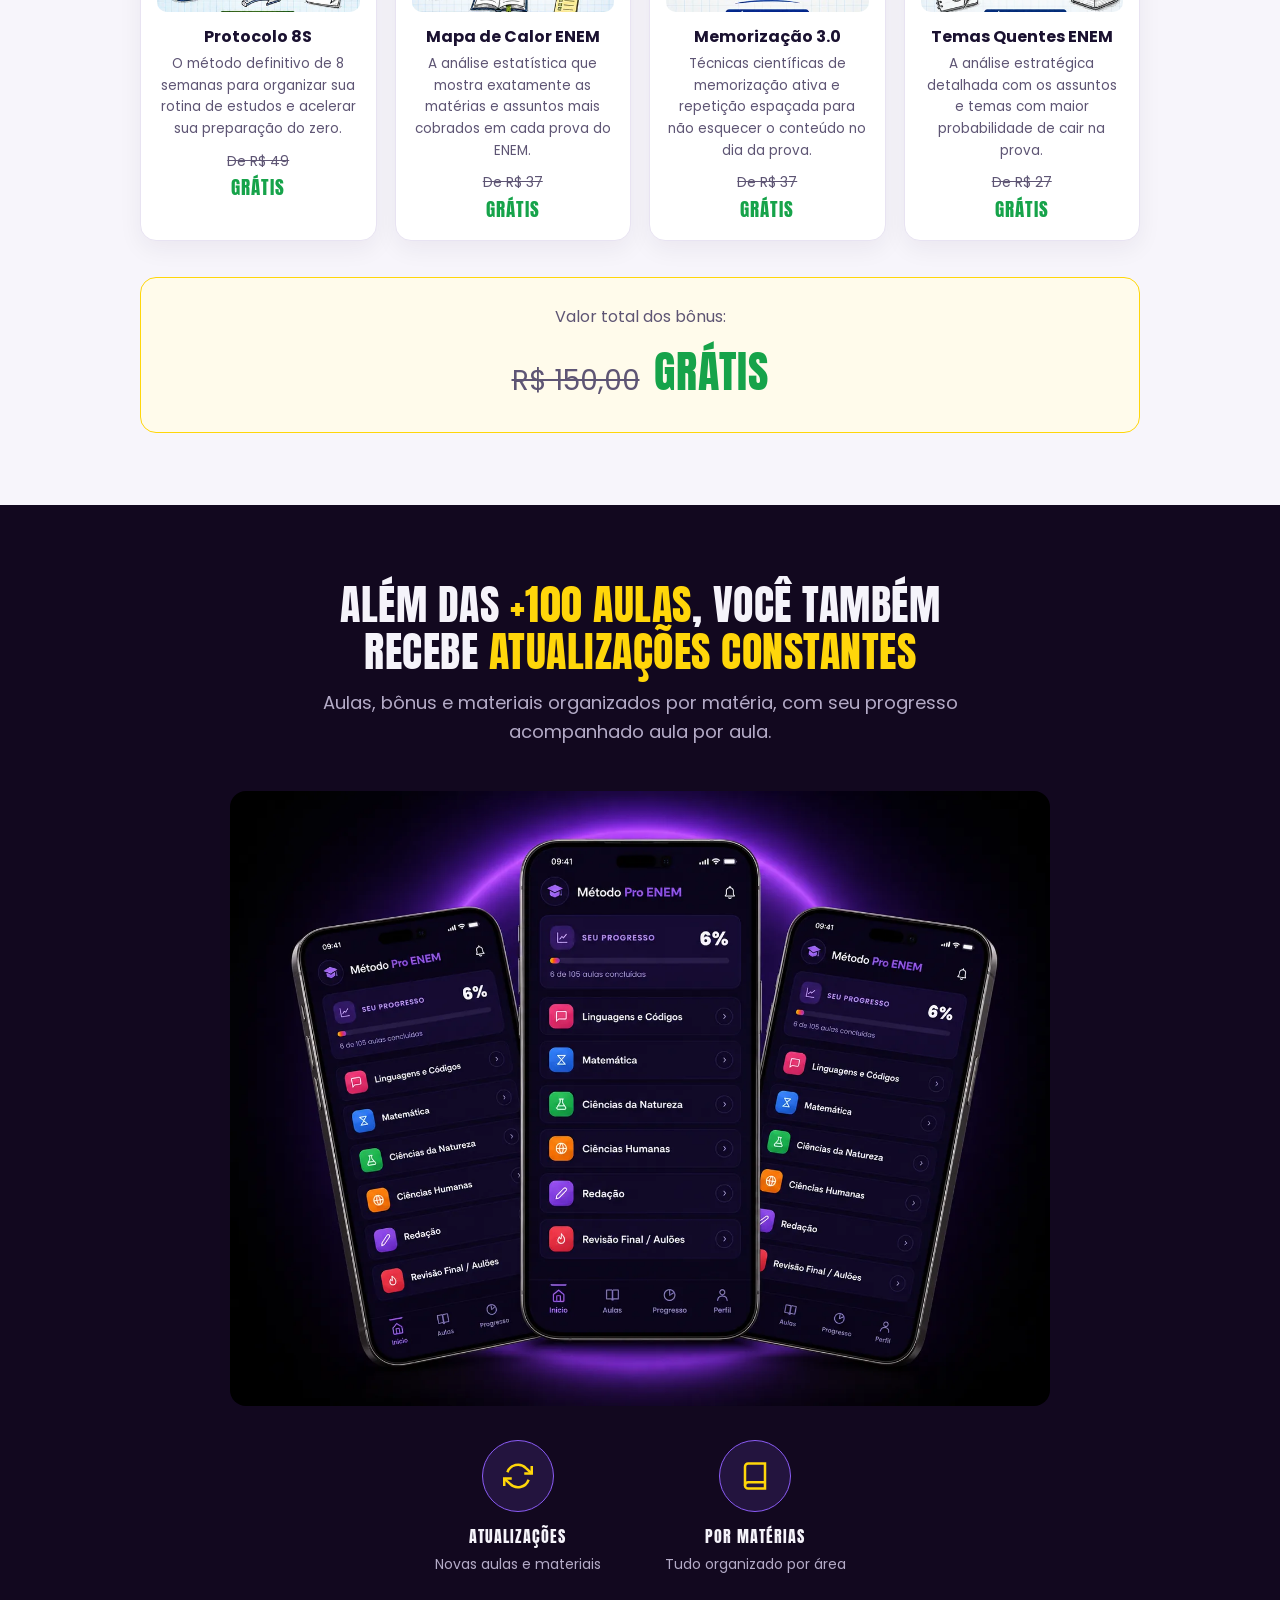
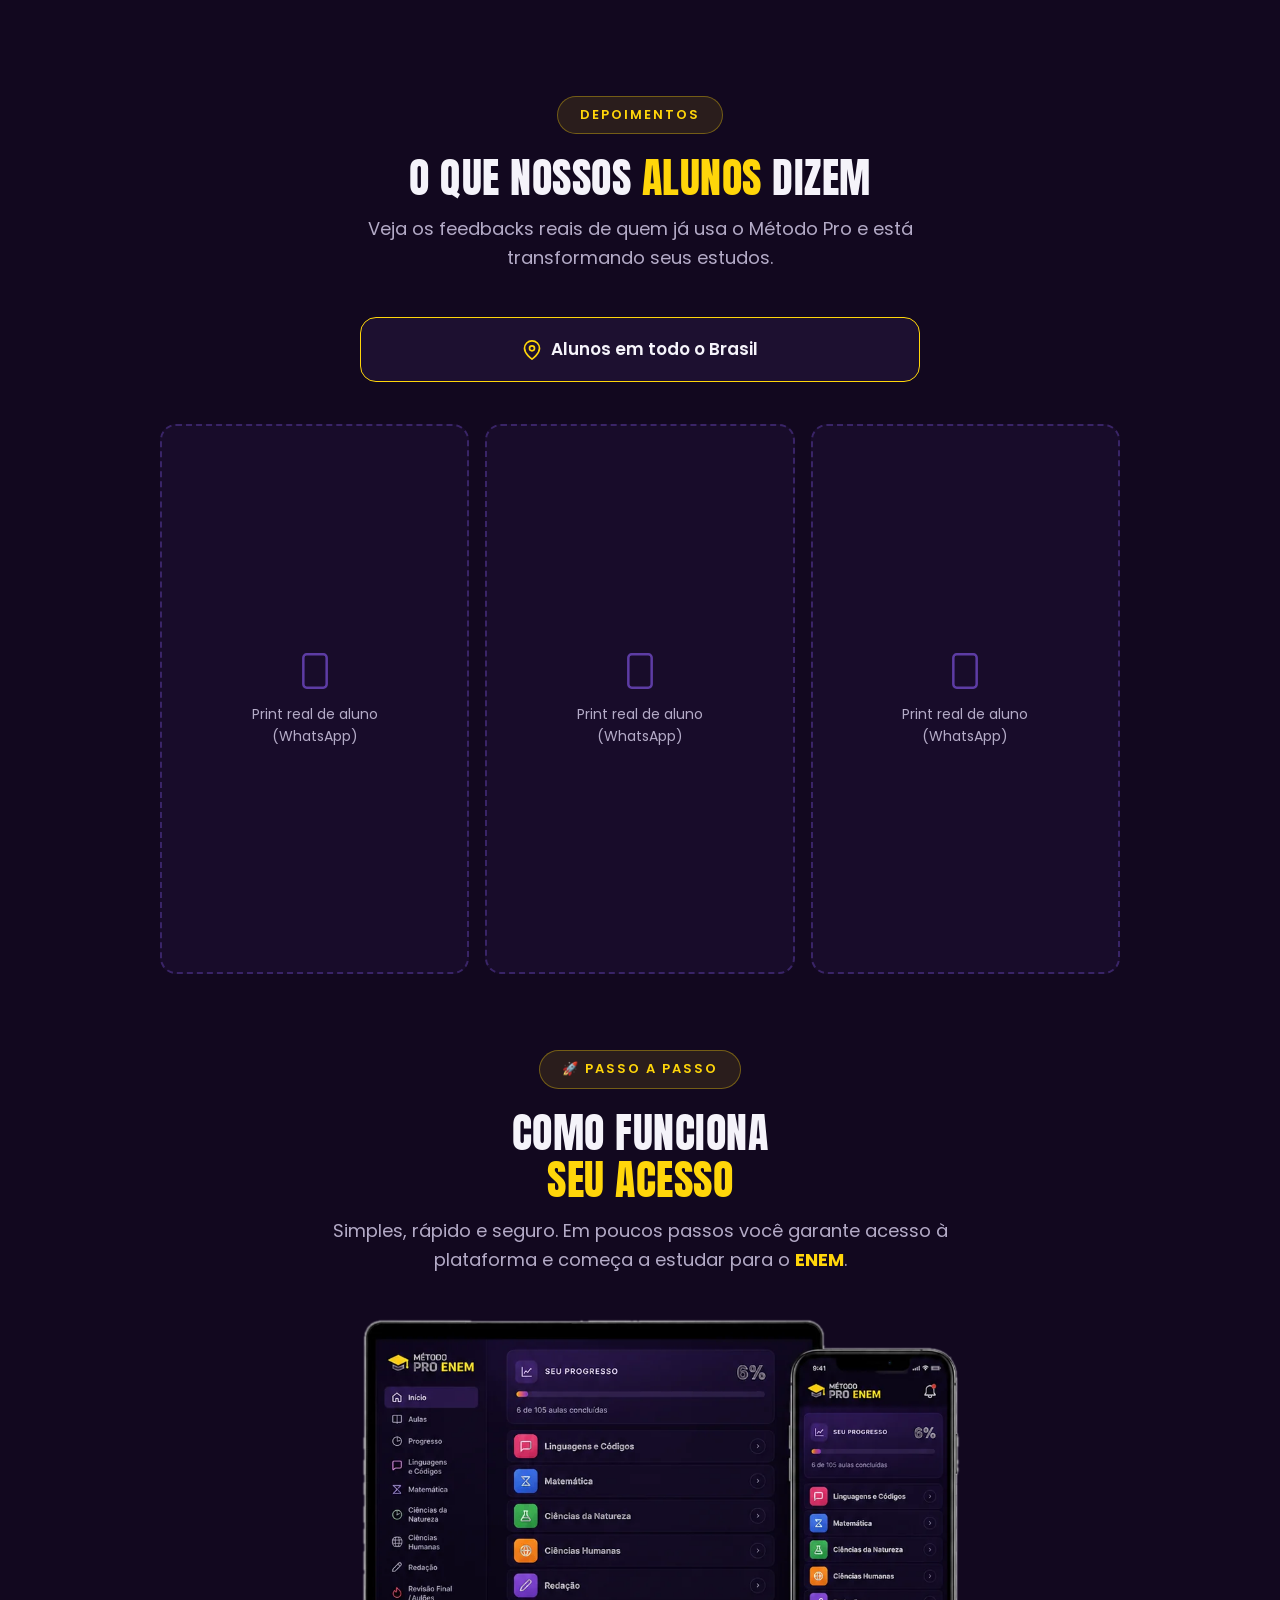
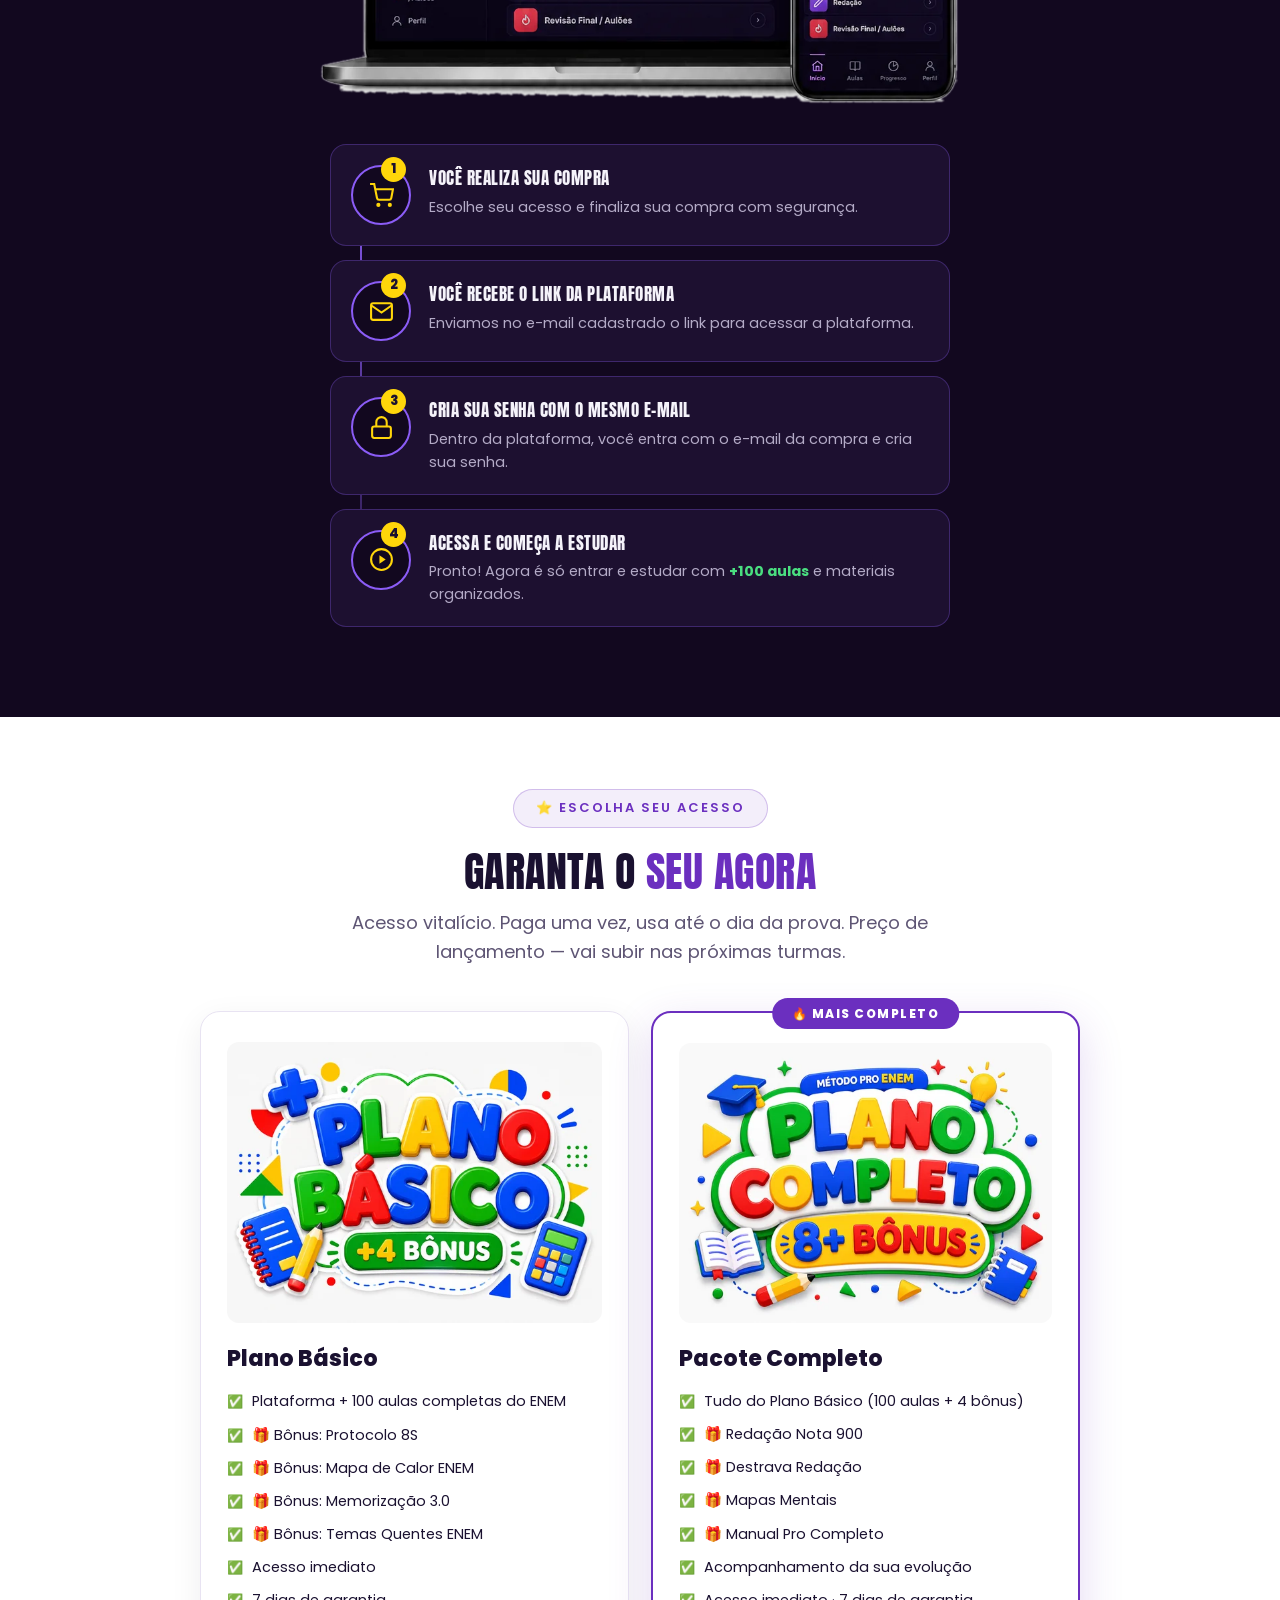
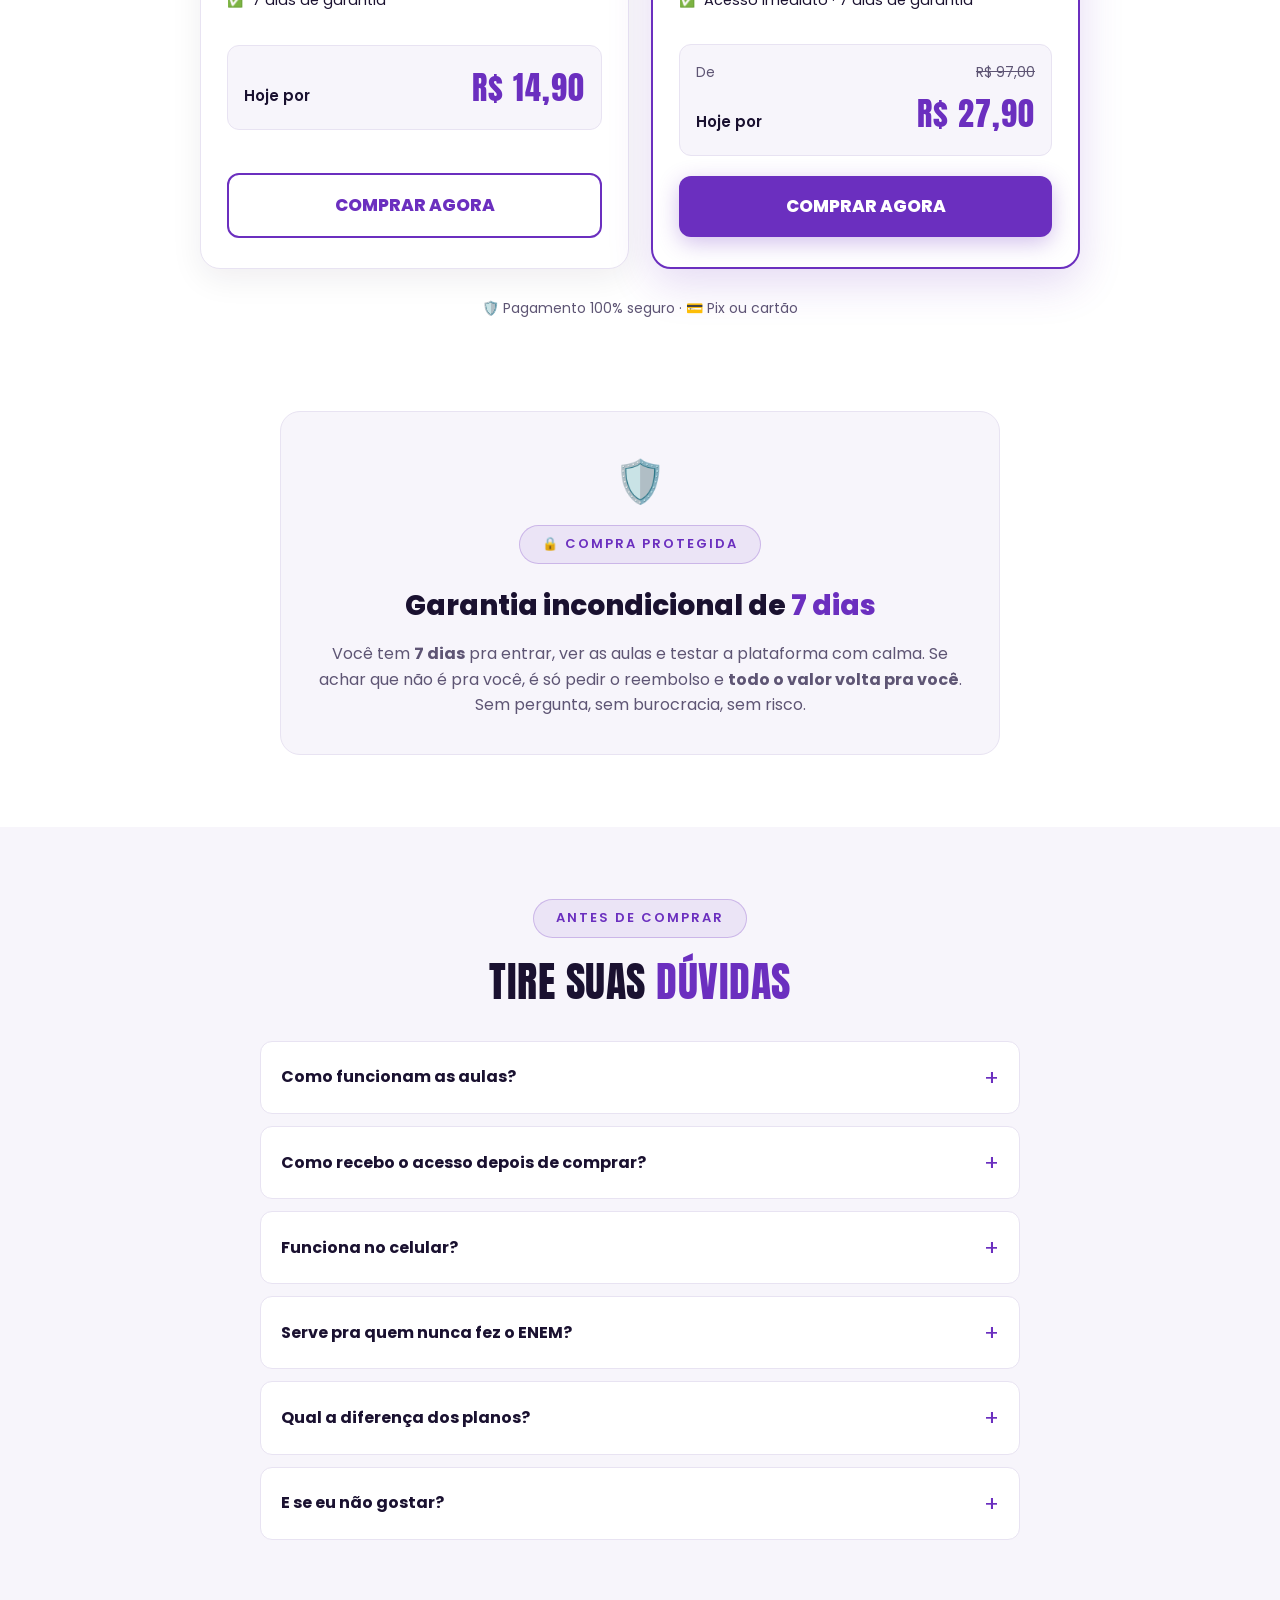
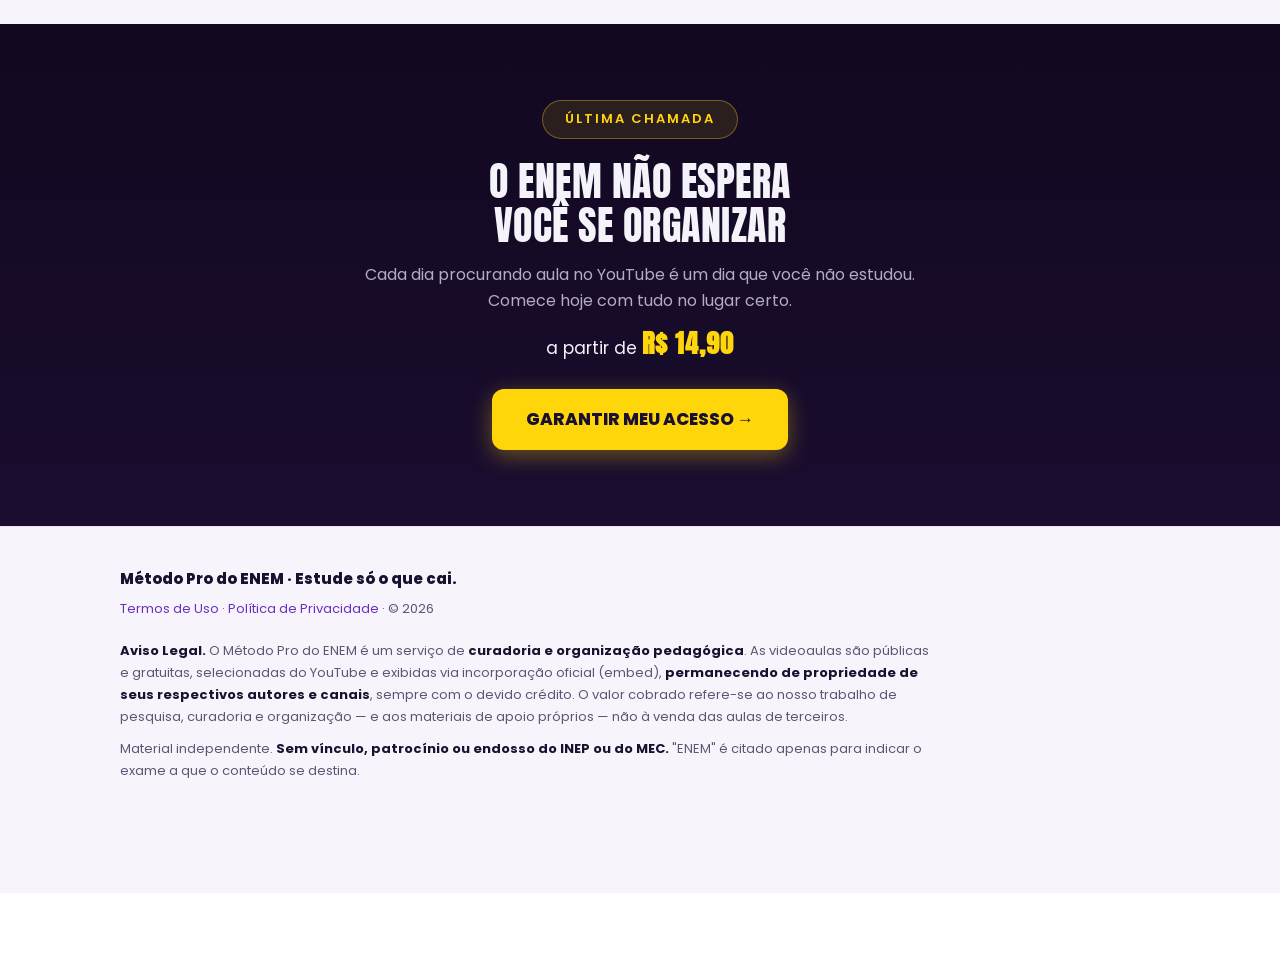
==== commit 174a22c3: "copy: badge do hero" ====
--- a/index.html
+++ b/index.html
@@ -103,7 +103,8 @@
 .hero{background:linear-gradient(180deg,var(--dark-bg) 0%,#1A0D30 100%);padding:84px 20px 64px;text-align:center;position:relative;overflow:hidden}
 .hero::before{content:"";position:absolute;top:-160px;left:50%;transform:translateX(-50%);width:560px;height:560px;background:radial-gradient(circle,rgba(139,92,246,.28) 0%,transparent 65%);pointer-events:none}
 .hero-conteudo{position:relative;max-width:760px;margin:0 auto}
-.hero h1{color:var(--dark-texto);font-size:clamp(32px,6.4vw,54px)}
+.hero h1{color:var(--dark-texto);font-size:clamp(26px,5vw,42px)}
+.hero h1 .amarelo{font-size:clamp(34px,6.8vw,58px);display:inline-block;margin:4px 0}
 .hero h1 .amarelo{color:var(--amarelo)}
 .hero .subtitulo{color:var(--dark-texto-sec);font-size:clamp(16px,2.8vw,20px);max-width:600px;margin:18px auto 14px}
 .hero .checkline{color:var(--dark-texto);font-weight:600;font-size:15px;margin-bottom:28px}
@@ -233,9 +234,9 @@
 <!-- ============ HERO (sem vídeo) ============ -->
 <header class="hero">
   <div class="hero-conteudo">
-    <h1 class="display">Mais de 100 aulas completas<br><span class="amarelo">para passar no ENEM</span></h1>
-    <p class="subtitulo">Organizadas por matéria, na ordem do que mais cai — prontas pra você abrir e estudar, sem ficar procurando.</p>
-    <p class="checkline"><span class="badge-verde">✓ Alinhado à Matriz de Referência do INEP</span></p>
+    <h1 class="display">Método Pro do ENEM:<br><span class="amarelo">+100 Aulas Completas</span><br>prontas para você estudar 🎯</h1>
+    <p class="subtitulo">Matemática, Linguagens, Natureza, Humanas e Redação — tudo separado por matéria para você abrir, assistir e passar no ENEM.</p>
+    <p class="checkline"><span class="badge-verde">✓ Alinhado ao INEP</span></p>
     <a class="btn btn-amarelo" href="#planos">👇 Quero começar agora</a>
     <div class="selos"><span>⚡ Acesso imediato</span><span>🔒 Pagamento seguro</span><span>🛡️ Garantia de 7 dias</span></div>
   </div>
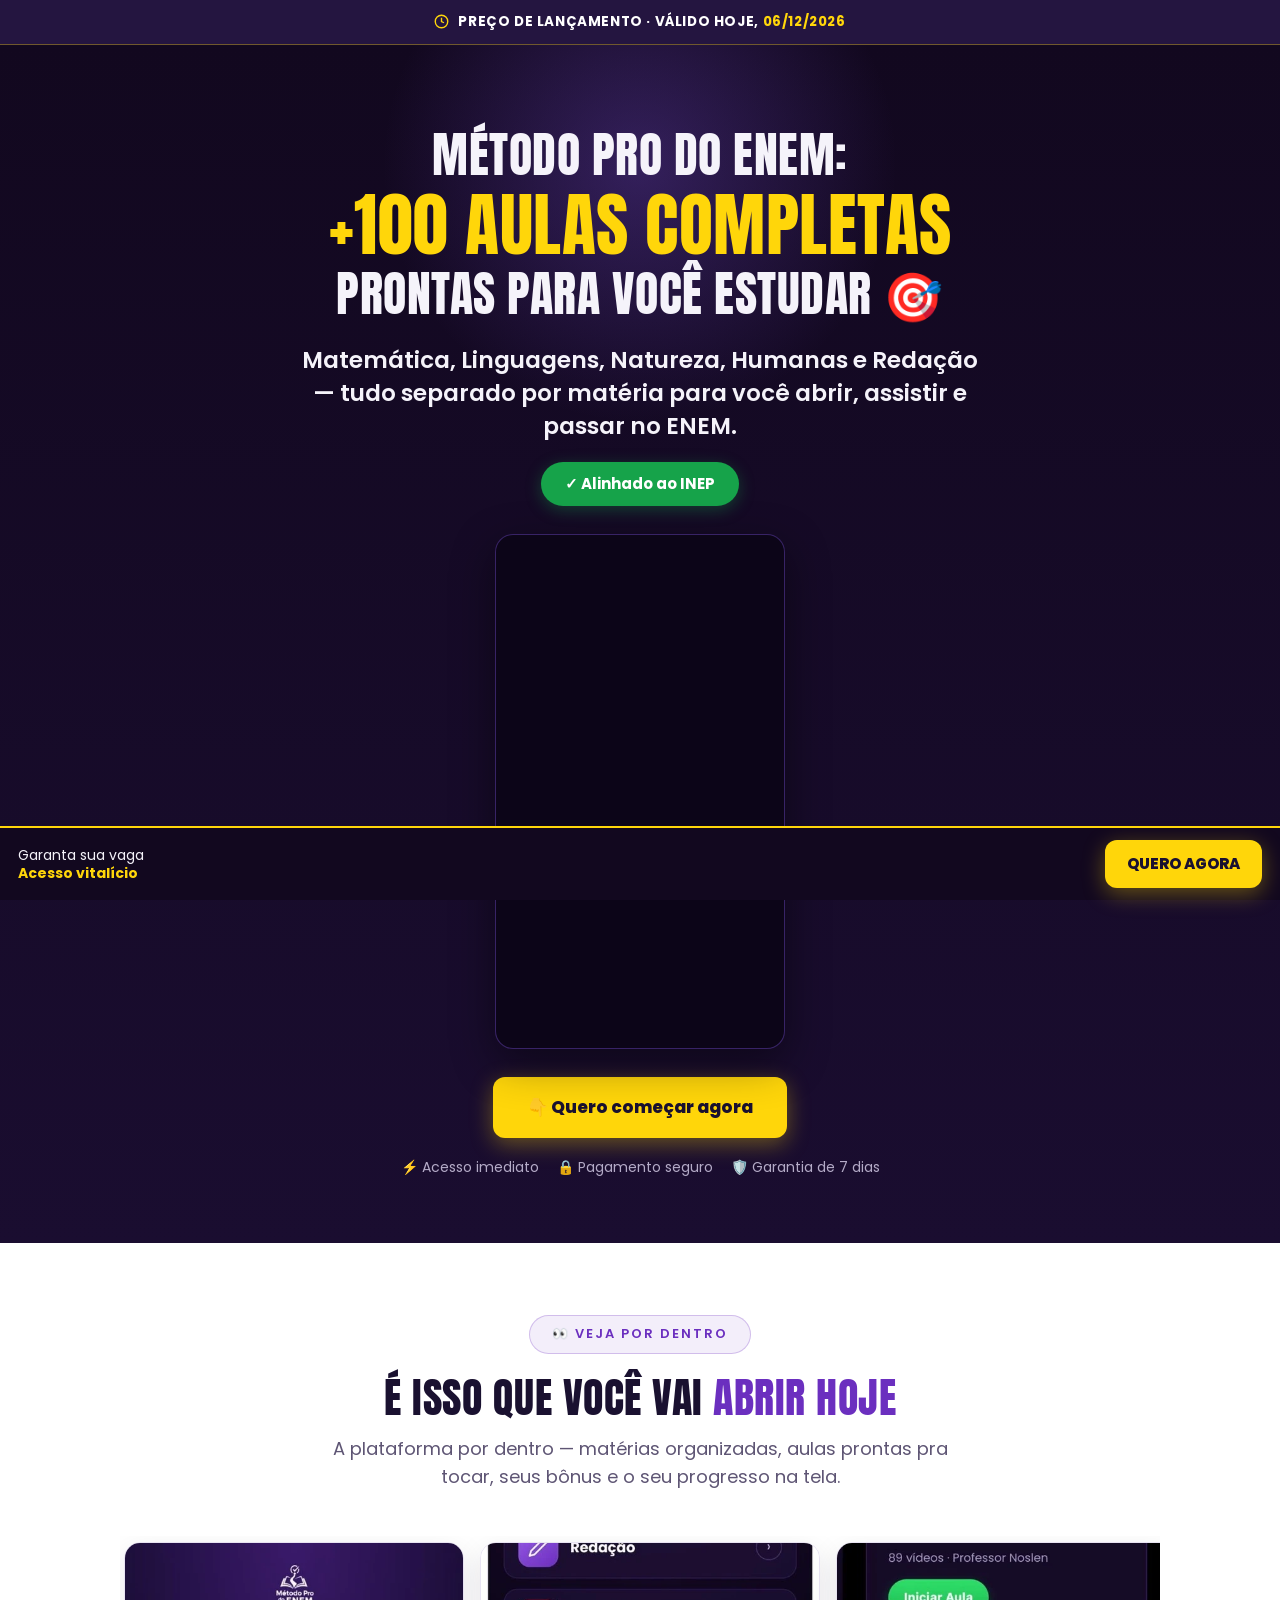
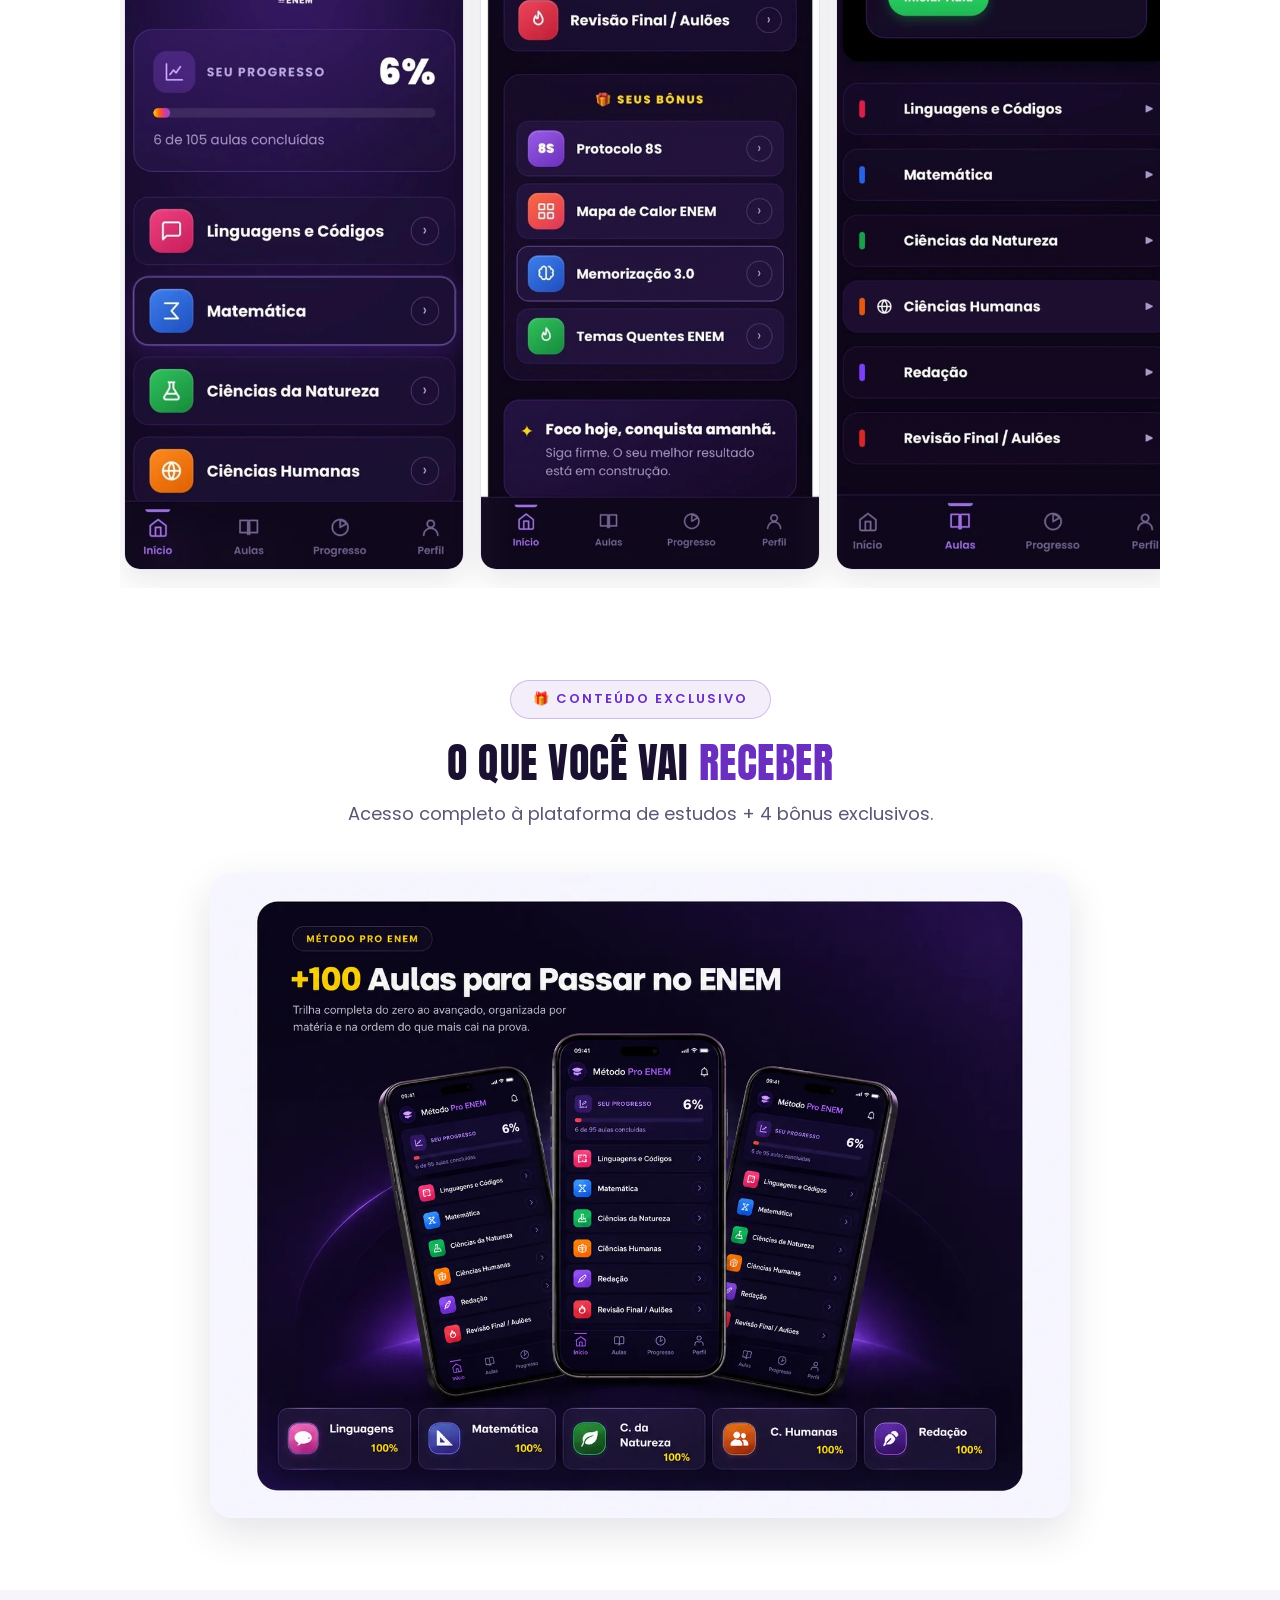
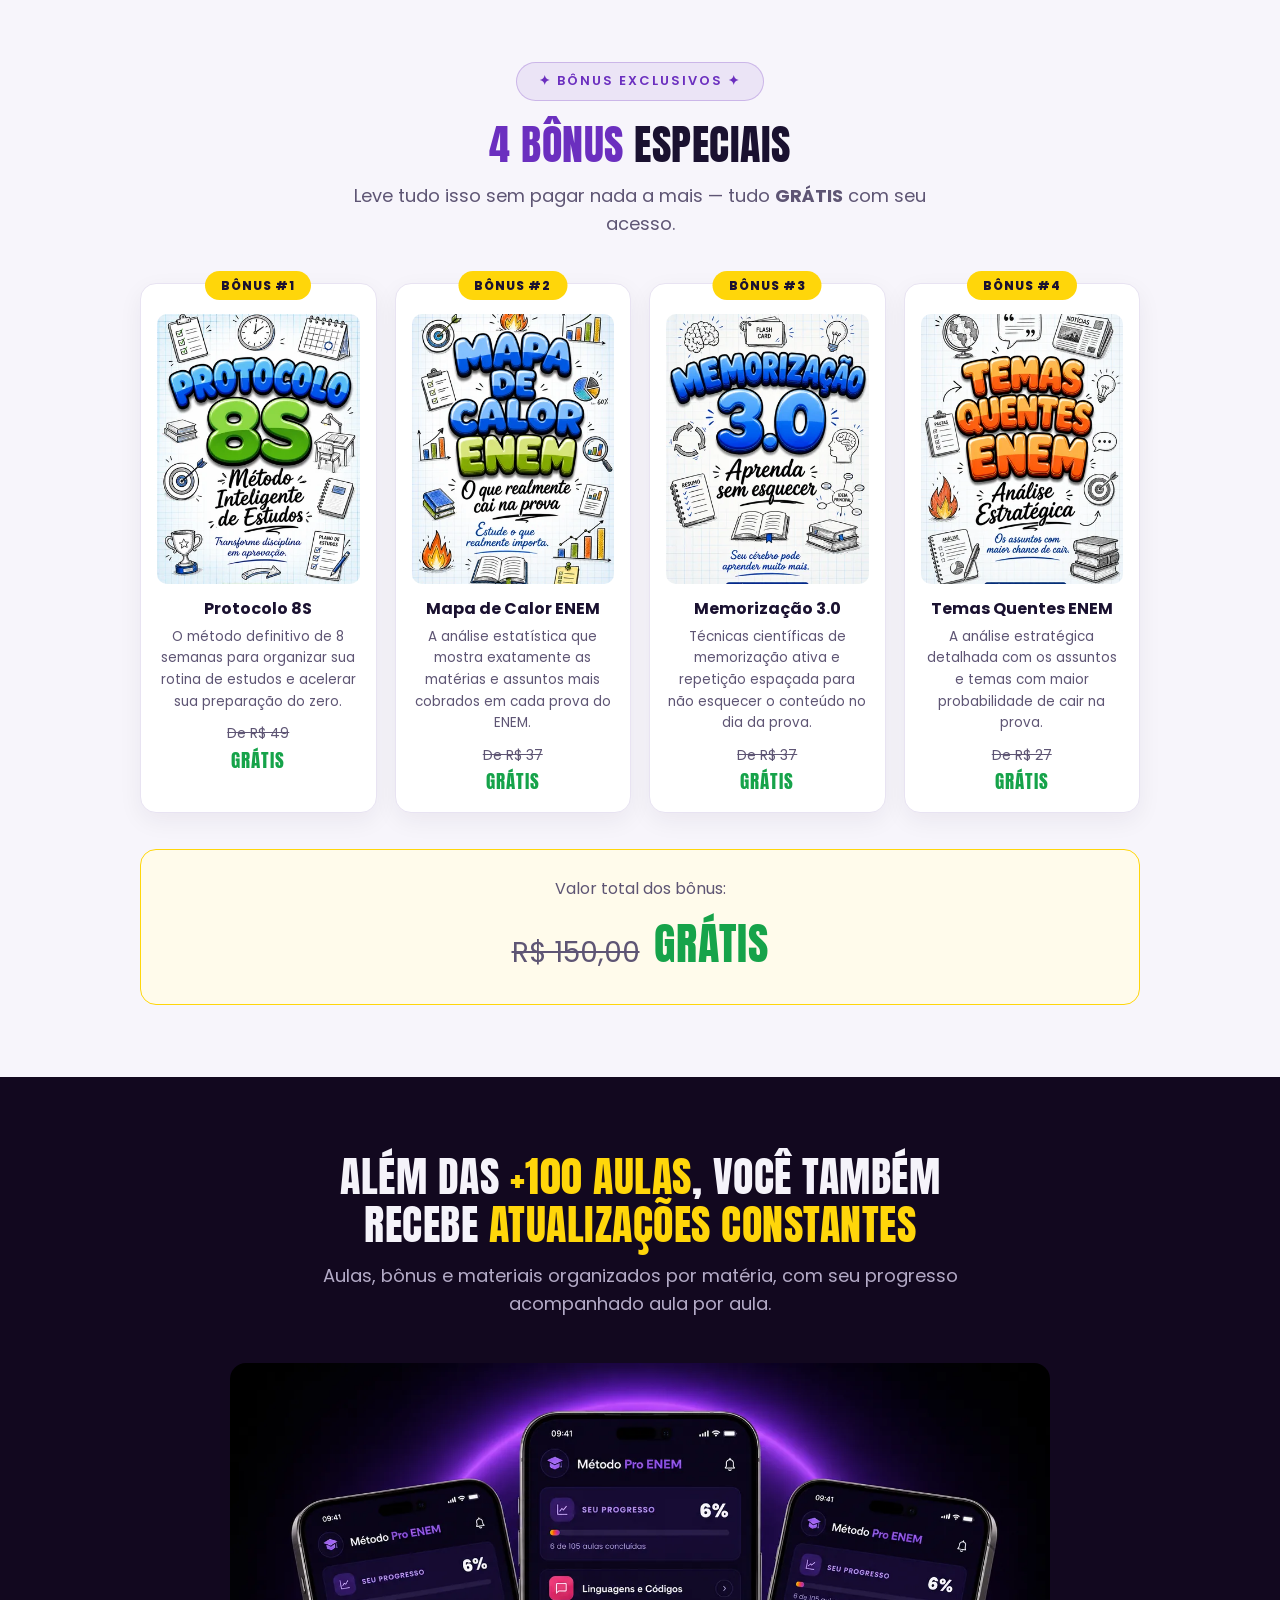
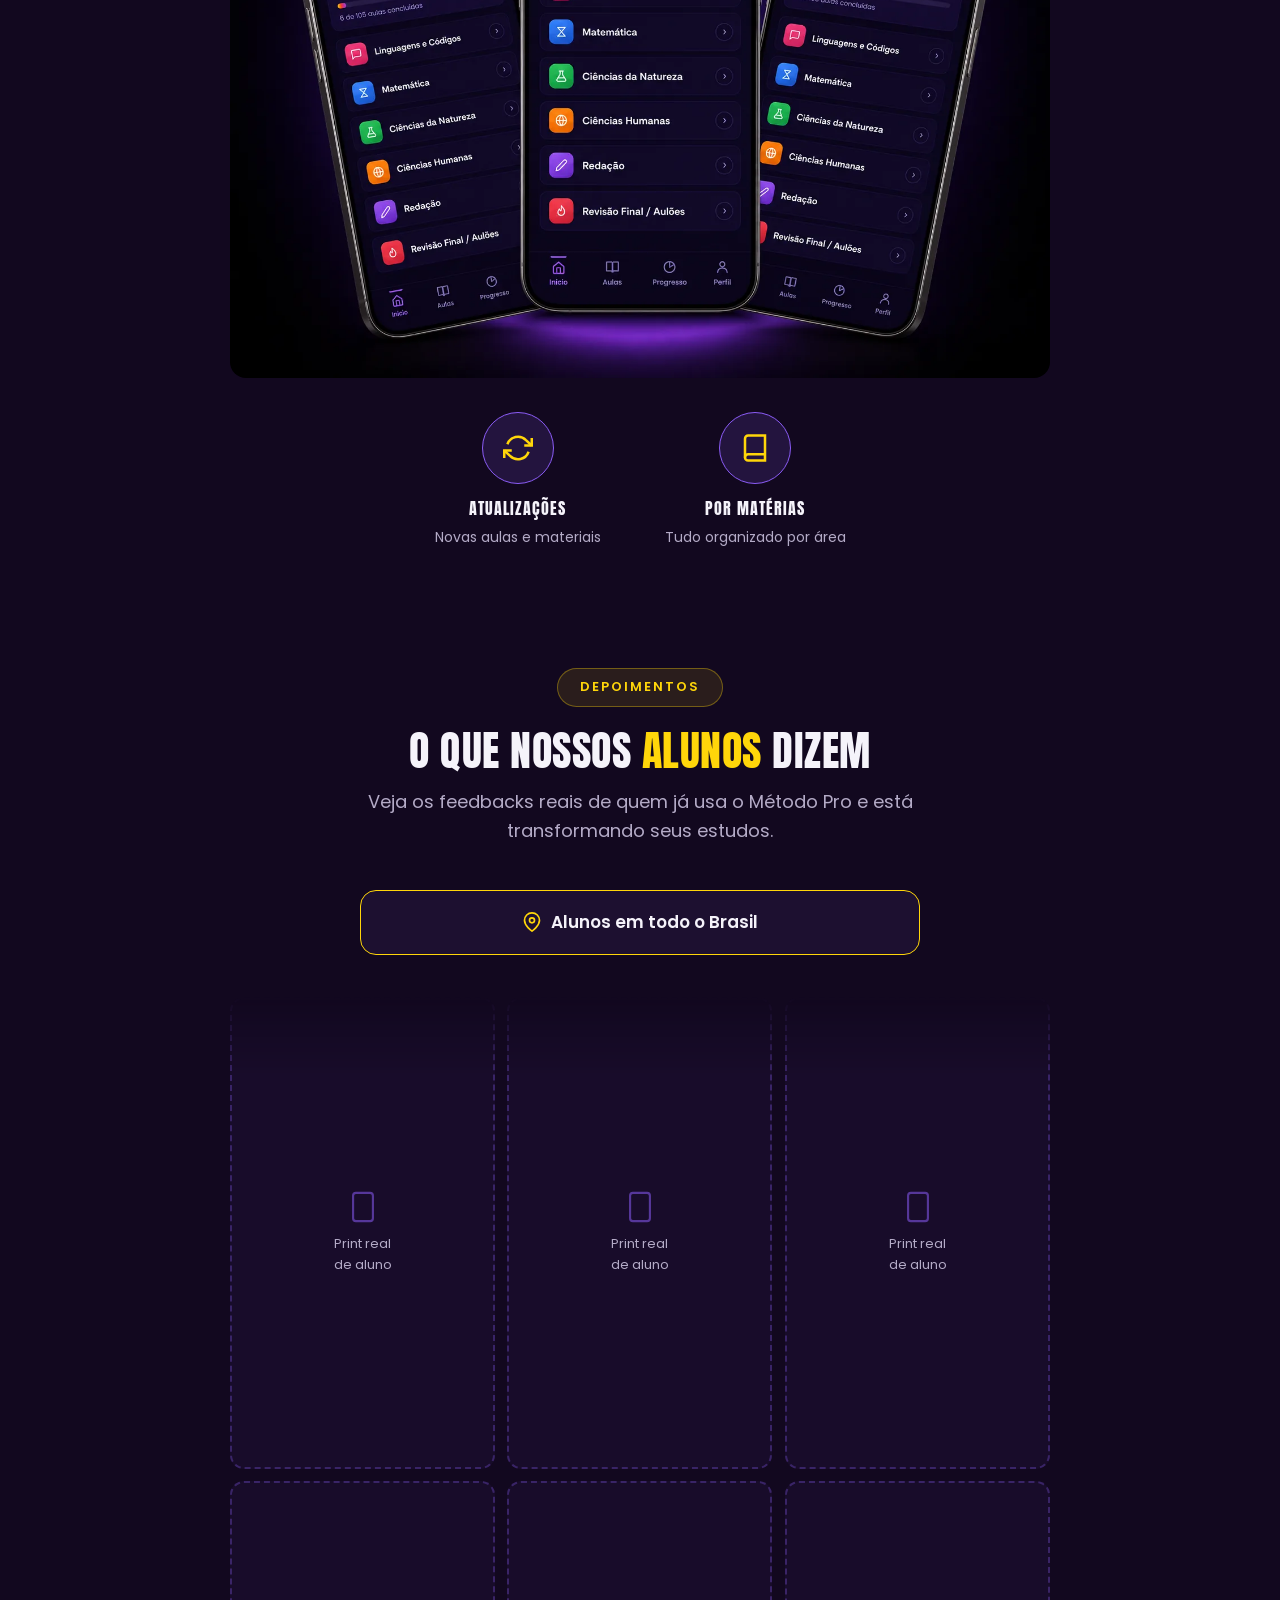
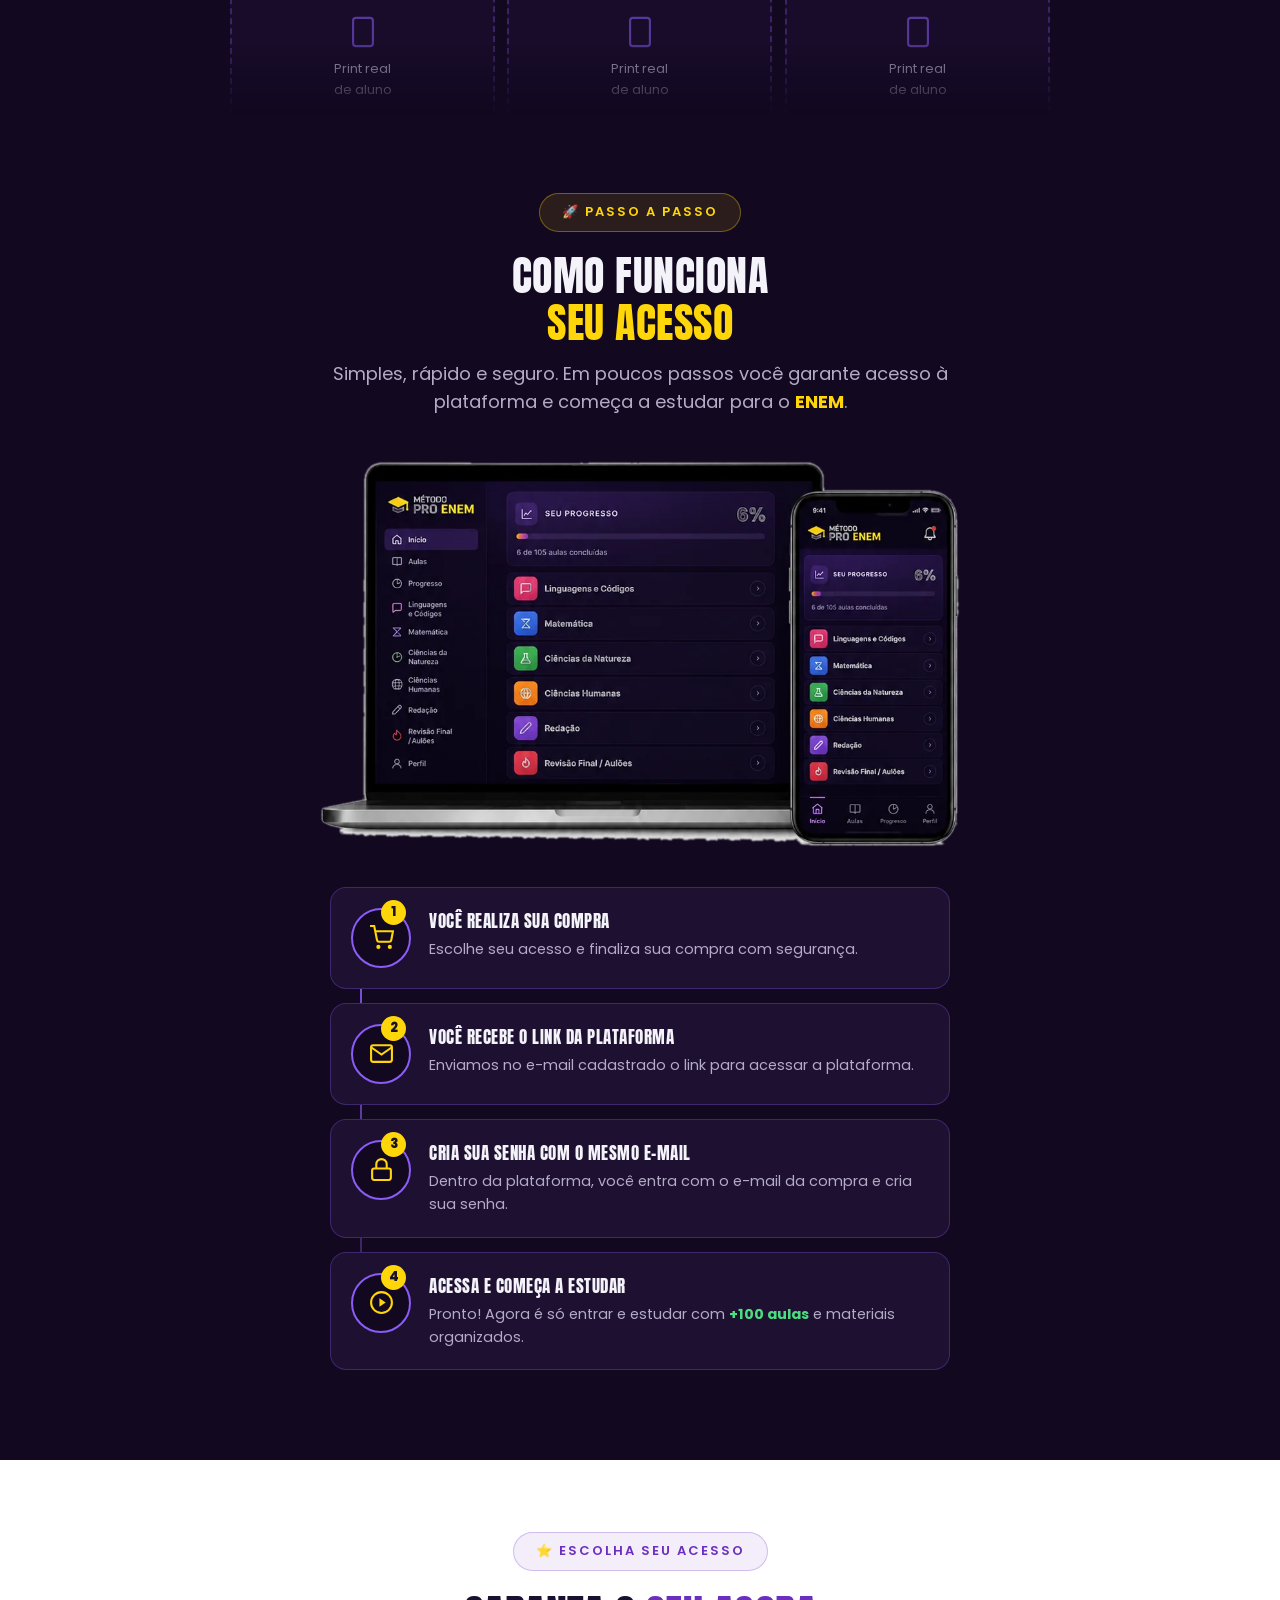
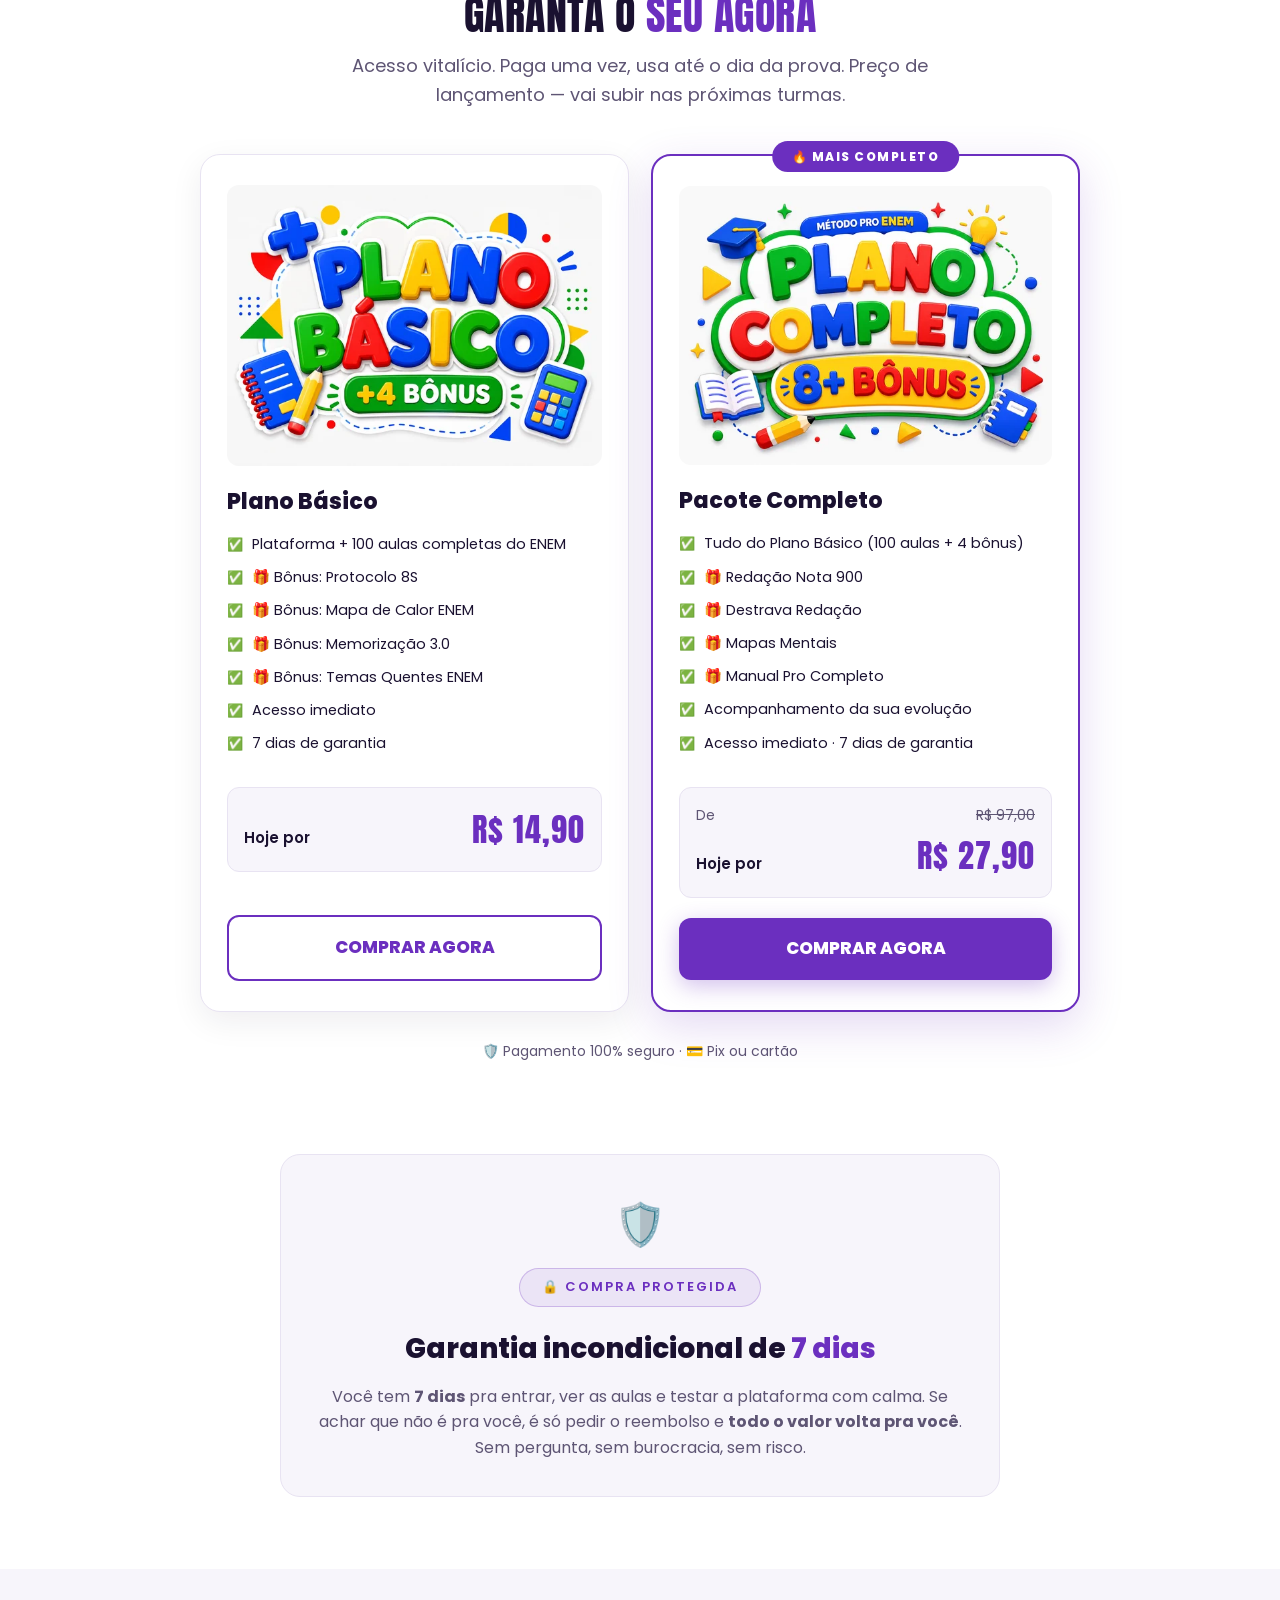
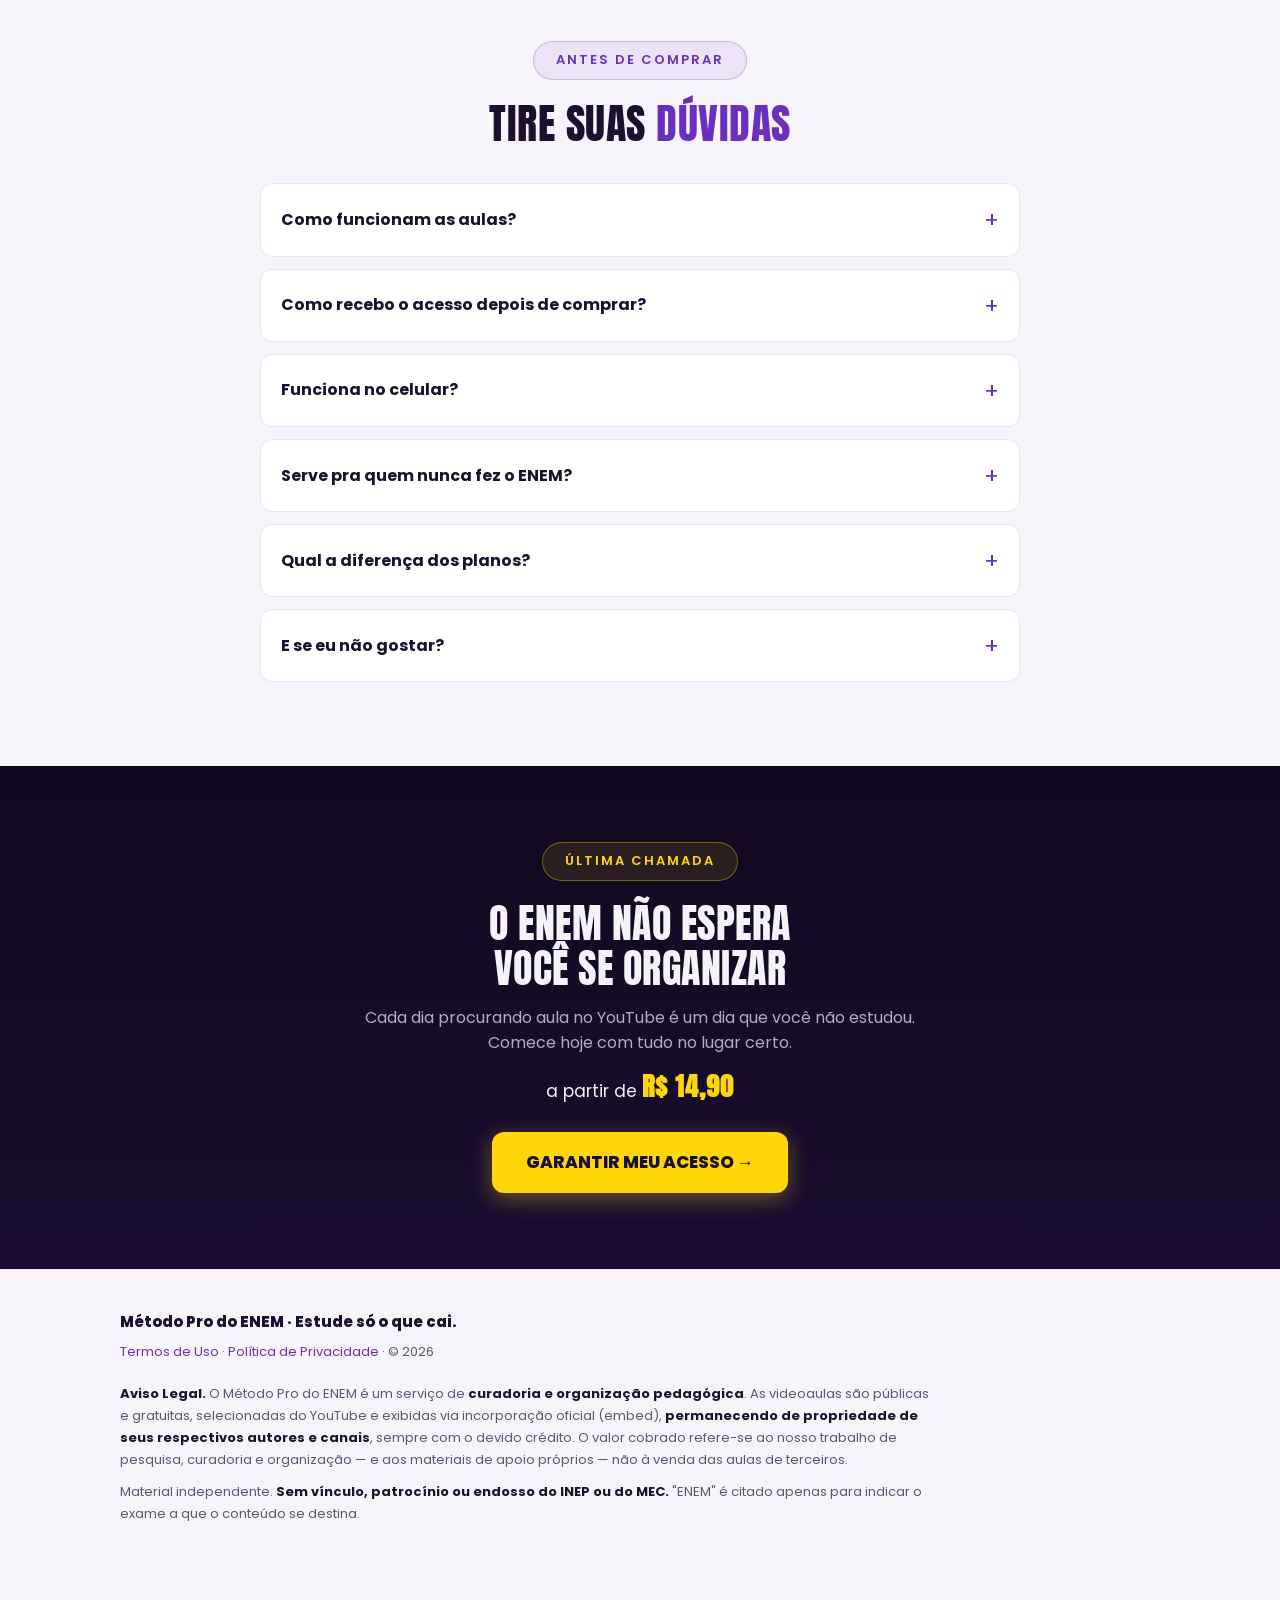
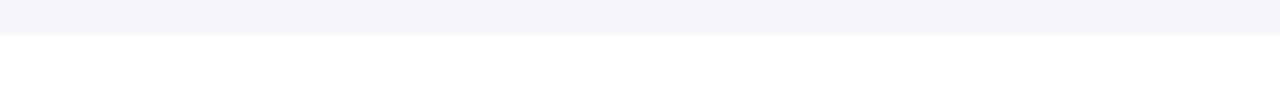
==== commit 08939306: "feat: video no hero + correcao do badge" ====
--- a/index.html
+++ b/index.html
@@ -43,6 +43,9 @@
 <img height="1" width="1" style="display:none" src="https://www.facebook.com/tr?id=1230467649080404&ev=PageView&noscript=1"/>
 </noscript>
 <!-- End Meta Pixel Code -->
+
+<!-- LiteVideo preconnect -->
+<link rel="preconnect" href="https://app.litevideo.net">
 
 <link rel="preconnect" href="https://fonts.googleapis.com">
 <link rel="preconnect" href="https://fonts.gstatic.com" crossorigin>
@@ -103,14 +106,19 @@
 .hero{background:linear-gradient(180deg,var(--dark-bg) 0%,#1A0D30 100%);padding:84px 20px 64px;text-align:center;position:relative;overflow:hidden}
 .hero::before{content:"";position:absolute;top:-160px;left:50%;transform:translateX(-50%);width:560px;height:560px;background:radial-gradient(circle,rgba(139,92,246,.28) 0%,transparent 65%);pointer-events:none}
 .hero-conteudo{position:relative;max-width:760px;margin:0 auto}
-.hero h1{color:var(--dark-texto);font-size:clamp(26px,5vw,42px)}
-.hero h1 .amarelo{font-size:clamp(34px,6.8vw,58px);display:inline-block;margin:4px 0}
+.hero h1{color:var(--dark-texto);font-size:clamp(30px,5.6vw,48px)}
+.hero h1 .amarelo{font-size:clamp(40px,8vw,70px);display:inline-block;margin:6px 0;line-height:1.05}
 .hero h1 .amarelo{color:var(--amarelo)}
-.hero .subtitulo{color:var(--dark-texto-sec);font-size:clamp(16px,2.8vw,20px);max-width:600px;margin:18px auto 14px}
+.hero .subtitulo{color:var(--dark-texto);font-weight:600;font-size:clamp(17px,3vw,23px);line-height:1.45;max-width:680px;margin:22px auto 18px}
 .hero .checkline{color:var(--dark-texto);font-weight:600;font-size:15px;margin-bottom:28px}
 .hero .selos{display:flex;justify-content:center;gap:18px;flex-wrap:wrap;color:var(--dark-texto-sec);font-size:14px;margin-top:18px}
 
-/* ---------- TICKER ---------- */
+/* ---------- BARRA DO TOPO ---------- */
+.barra-topo{background:#241540;border-bottom:1px solid rgba(255,214,10,.35);color:#fff;text-align:center;padding:11px 16px;font-size:clamp(12px,2.2vw,13.5px);font-weight:700;letter-spacing:.6px;display:flex;align-items:center;justify-content:center;gap:9px;flex-wrap:wrap}
+.barra-topo svg{flex:none}
+.barra-topo .data{color:var(--amarelo)}
+
+/* ---------- TICKER (removido da página) ---------- */
 .ticker{background:var(--roxo);overflow:hidden;white-space:nowrap;padding:12px 0;border-top:2px solid var(--amarelo);border-bottom:2px solid var(--amarelo)}
 .ticker-track{display:inline-block;animation:ticker-scroll 22s linear infinite}
 .ticker span{color:#fff;font-family:'Anton',sans-serif;font-size:14px;letter-spacing:1.5px;text-transform:uppercase;margin:0 16px}
@@ -151,14 +159,32 @@
 
 .barra-membros{display:flex;align-items:center;justify-content:center;gap:20px;flex-wrap:wrap;background:var(--dark-card);border:1px solid var(--amarelo);border-radius:var(--radius);padding:18px 26px;max-width:560px;margin:0 auto 42px}
 .barra-membros .local{color:var(--dark-texto);font-weight:600;font-size:17px;display:flex;align-items:center;gap:9px}
-.grid-prints{display:grid;grid-template-columns:repeat(auto-fit,minmax(250px,1fr));gap:16px;max-width:960px;margin:0 auto}
-.print-card{background:var(--dark-card);border:1px solid var(--dark-borda);border-radius:var(--radius);overflow:hidden}
-.print-card img{width:100%}
+/* Mural de depoimentos — colunas com rolagem contínua */
+.mural{display:grid;grid-template-columns:repeat(2,1fr);gap:12px;max-width:520px;margin:0 auto;height:min(78vh,660px);overflow:hidden;position:relative;
+  -webkit-mask-image:linear-gradient(to bottom,transparent 0,#000 11%,#000 89%,transparent 100%);
+          mask-image:linear-gradient(to bottom,transparent 0,#000 11%,#000 89%,transparent 100%)}
+@media(min-width:760px){.mural{grid-template-columns:repeat(3,1fr);max-width:820px;height:min(80vh,720px)}}
+.mural-col{overflow:hidden}
+.mural-col:nth-child(3){display:none}
+@media(min-width:760px){.mural-col:nth-child(3){display:block}}
+.mural-track{display:flex;flex-direction:column;animation:mural-sobe 42s linear infinite;will-change:transform}
+.mural-track.desce{animation-name:mural-desce;animation-duration:50s}
+.mural-track.lento{animation-duration:58s}
+.mural:hover .mural-track{animation-play-state:paused}
+@keyframes mural-sobe{from{transform:translateY(0)}to{transform:translateY(-50%)}}
+@keyframes mural-desce{from{transform:translateY(-50%)}to{transform:translateY(0)}}
+.mural-item{margin-bottom:12px;border-radius:14px;overflow:hidden;background:var(--dark-card);border:1px solid var(--dark-borda)}
+.mural-item img{width:100%;display:block}
 /* Slot vazio enquanto os prints reais não chegam */
-.print-slot{aspect-ratio:9/16;border:2px dashed var(--dark-borda);border-radius:var(--radius);display:flex;flex-direction:column;align-items:center;justify-content:center;gap:12px;color:var(--dark-texto-sec);font-size:14px;text-align:center;padding:20px;background:rgba(139,92,246,.05)}
-.print-slot svg{opacity:.6}
-
-.badge-verde{display:inline-flex;align-items:center;gap:8px;background:var(--verde);color:#fff;font-weight:700;font-size:15px;padding:10px 24px;border-radius:999px;box-shadow:0 4px 16px rgba(22,163,74,.35)}
+.print-slot{aspect-ratio:9/16;border:2px dashed var(--dark-borda);border-radius:14px;display:flex;flex-direction:column;align-items:center;justify-content:center;gap:10px;color:var(--dark-texto-sec);font-size:13px;text-align:center;padding:16px;background:rgba(139,92,246,.05);margin-bottom:12px}
+.print-slot.curto{aspect-ratio:3/4}
+.print-slot svg{opacity:.55}
+.badge-verde{display:inline-flex;align-items:center;gap:8px;background:var(--verde);color:#fff;font-weight:700;font-size:clamp(14px,2.4vw,15px);padding:10px 24px;border-radius:999px;box-shadow:0 4px 16px rgba(22,163,74,.35)}
+
+/* Vídeo do hero (9:16 vertical) */
+.hero-video{width:100%;max-width:290px;margin:26px auto 28px;aspect-ratio:9/16;border-radius:18px;overflow:hidden;background:#0C0518;border:1px solid rgba(139,92,246,.35);box-shadow:0 14px 44px rgba(0,0,0,.45)}
+.hero-video lt-v2{position:absolute;inset:0;width:100%;height:100%;display:block}
+.hero-video{position:relative}
 
 /* Passos "Como funciona" em HTML nativo */
 .passos{max-width:620px;margin:0 auto;position:relative}
@@ -231,34 +257,28 @@
 <!-- Google Tag Manager (noscript) -->
 <noscript><iframe src="https://www.googletagmanager.com/ns.html?id=GTM-5QC7Q98F" height="0" width="0" style="display:none;visibility:hidden"></iframe></noscript>
 
-<!-- ============ HERO (sem vídeo) ============ -->
+<!-- ============ BARRA DO TOPO ============ -->
+<div class="barra-topo">
+  <svg width="15" height="15" viewBox="0 0 24 24" fill="none" stroke="#FFD60A" stroke-width="2.2"><circle cx="12" cy="12" r="10"/><polyline points="12 6 12 12 16 14"/></svg>
+  <span>PREÇO DE LANÇAMENTO &middot; VÁLIDO HOJE, <span class="data" id="data-hoje">—</span></span>
+</div>
+
+<!-- ============ HERO ============ -->
 <header class="hero">
   <div class="hero-conteudo">
     <h1 class="display">Método Pro do ENEM:<br><span class="amarelo">+100 Aulas Completas</span><br>prontas para você estudar 🎯</h1>
     <p class="subtitulo">Matemática, Linguagens, Natureza, Humanas e Redação — tudo separado por matéria para você abrir, assistir e passar no ENEM.</p>
     <p class="checkline"><span class="badge-verde">✓ Alinhado ao INEP</span></p>
+
+    <!-- Vídeo vertical LiteVideo -->
+    <div class="hero-video" id="hero-video">
+      <lt-v2 v="33916df2-39d0-48d0-b8b4-8df525dab4e1" ar="9:16" sc="0" ap="1" io="34" ph="6" ct="[[]]"></lt-v2>
+    </div>
+
     <a class="btn btn-amarelo" href="#planos">👇 Quero começar agora</a>
     <div class="selos"><span>⚡ Acesso imediato</span><span>🔒 Pagamento seguro</span><span>🛡️ Garantia de 7 dias</span></div>
   </div>
 </header>
-
-<!-- ============ TICKER ============ -->
-<div class="ticker" aria-hidden="true">
-  <div class="ticker-track">
-    <span>Método Pro do ENEM</span><span class="seta">&raquo;</span>
-    <span class="am">Preço de lançamento</span><span class="seta">&raquo;</span>
-    <span>Acesso imediato</span><span class="seta">&raquo;</span>
-    <span class="am">+100 aulas organizadas</span><span class="seta">&raquo;</span>
-    <span>Acesso vitalício</span><span class="seta">&raquo;</span>
-    <span class="am">Garantia de 7 dias</span><span class="seta">&raquo;</span>
-    <span>Método Pro do ENEM</span><span class="seta">&raquo;</span>
-    <span class="am">Preço de lançamento</span><span class="seta">&raquo;</span>
-    <span>Acesso imediato</span><span class="seta">&raquo;</span>
-    <span class="am">+100 aulas organizadas</span><span class="seta">&raquo;</span>
-    <span>Acesso vitalício</span><span class="seta">&raquo;</span>
-    <span class="am">Garantia de 7 dias</span><span class="seta">&raquo;</span>
-  </div>
-</div>
 
 <!-- ============ VEJA POR DENTRO ============ -->
 <section class="secao">
@@ -358,28 +378,76 @@
       </span>
     </div>
 
-    <!-- =========================================================
-         SLOTS DOS PRINTS REAIS DE WHATSAPP
-         Quando os prints chegarem, salve como print-aluno-1.webp,
-         print-aluno-2.webp e print-aluno-3.webp e troque cada
-         .print-slot pelo bloco comentado logo abaixo dele.
-         ========================================================= -->
-    <div class="grid-prints">
-      <div class="print-slot">
-        <svg width="40" height="40" viewBox="0 0 24 24" fill="none" stroke="#8B5CF6" stroke-width="1.5"><rect x="5" y="2" width="14" height="20" rx="2"/><path d="M12 18h.01"/></svg>
-        Print real de aluno<br>(WhatsApp)
-      </div>
-      <!-- <div class="print-card"><img src="print-aluno-1.webp" alt="Feedback de aluno no WhatsApp"></div> -->
-      <div class="print-slot">
-        <svg width="40" height="40" viewBox="0 0 24 24" fill="none" stroke="#8B5CF6" stroke-width="1.5"><rect x="5" y="2" width="14" height="20" rx="2"/><path d="M12 18h.01"/></svg>
-        Print real de aluno<br>(WhatsApp)
-      </div>
-      <!-- <div class="print-card"><img src="print-aluno-2.webp" alt="Feedback de aluno no WhatsApp"></div> -->
-      <div class="print-slot">
-        <svg width="40" height="40" viewBox="0 0 24 24" fill="none" stroke="#8B5CF6" stroke-width="1.5"><rect x="5" y="2" width="14" height="20" rx="2"/><path d="M12 18h.01"/></svg>
-        Print real de aluno<br>(WhatsApp)
-      </div>
-      <!-- <div class="print-card"><img src="print-aluno-3.webp" alt="Feedback de aluno no WhatsApp"></div> -->
+    <div class="mural">
+      <div class="mural-col">
+        <div class="mural-track">
+          <div class="print-slot">
+            <svg width="34" height="34" viewBox="0 0 24 24" fill="none" stroke="#8B5CF6" stroke-width="1.5"><rect x="5" y="2" width="14" height="20" rx="2"/><path d="M12 18h.01"/></svg>
+            Print real<br>de aluno
+          </div>
+          <!-- TROCAR POR: <div class="mural-item"><img src="print-aluno-1.webp" alt="Feedback de aluno no WhatsApp"></div> -->
+          <div class="print-slot curto">
+            <svg width="34" height="34" viewBox="0 0 24 24" fill="none" stroke="#8B5CF6" stroke-width="1.5"><rect x="5" y="2" width="14" height="20" rx="2"/><path d="M12 18h.01"/></svg>
+            Print real<br>de aluno
+          </div>
+          <!-- TROCAR POR: <div class="mural-item"><img src="print-aluno-2.webp" alt="Feedback de aluno no WhatsApp"></div> -->
+          <!-- cópia para o loop contínuo -->
+          <div class="print-slot">
+            <svg width="34" height="34" viewBox="0 0 24 24" fill="none" stroke="#8B5CF6" stroke-width="1.5"><rect x="5" y="2" width="14" height="20" rx="2"/><path d="M12 18h.01"/></svg>
+            Print real<br>de aluno
+          </div>
+          <div class="print-slot curto">
+            <svg width="34" height="34" viewBox="0 0 24 24" fill="none" stroke="#8B5CF6" stroke-width="1.5"><rect x="5" y="2" width="14" height="20" rx="2"/><path d="M12 18h.01"/></svg>
+            Print real<br>de aluno
+          </div>
+        </div>
+      </div>
+      <div class="mural-col">
+        <div class="mural-track desce">
+          <div class="print-slot">
+            <svg width="34" height="34" viewBox="0 0 24 24" fill="none" stroke="#8B5CF6" stroke-width="1.5"><rect x="5" y="2" width="14" height="20" rx="2"/><path d="M12 18h.01"/></svg>
+            Print real<br>de aluno
+          </div>
+          <!-- TROCAR POR: <div class="mural-item"><img src="print-aluno-3.webp" alt="Feedback de aluno no WhatsApp"></div> -->
+          <div class="print-slot curto">
+            <svg width="34" height="34" viewBox="0 0 24 24" fill="none" stroke="#8B5CF6" stroke-width="1.5"><rect x="5" y="2" width="14" height="20" rx="2"/><path d="M12 18h.01"/></svg>
+            Print real<br>de aluno
+          </div>
+          <!-- TROCAR POR: <div class="mural-item"><img src="print-aluno-4.webp" alt="Feedback de aluno no WhatsApp"></div> -->
+          <!-- cópia para o loop contínuo -->
+          <div class="print-slot">
+            <svg width="34" height="34" viewBox="0 0 24 24" fill="none" stroke="#8B5CF6" stroke-width="1.5"><rect x="5" y="2" width="14" height="20" rx="2"/><path d="M12 18h.01"/></svg>
+            Print real<br>de aluno
+          </div>
+          <div class="print-slot curto">
+            <svg width="34" height="34" viewBox="0 0 24 24" fill="none" stroke="#8B5CF6" stroke-width="1.5"><rect x="5" y="2" width="14" height="20" rx="2"/><path d="M12 18h.01"/></svg>
+            Print real<br>de aluno
+          </div>
+        </div>
+      </div>
+      <div class="mural-col">
+        <div class="mural-track lento">
+          <div class="print-slot">
+            <svg width="34" height="34" viewBox="0 0 24 24" fill="none" stroke="#8B5CF6" stroke-width="1.5"><rect x="5" y="2" width="14" height="20" rx="2"/><path d="M12 18h.01"/></svg>
+            Print real<br>de aluno
+          </div>
+          <!-- TROCAR POR: <div class="mural-item"><img src="print-aluno-5.webp" alt="Feedback de aluno no WhatsApp"></div> -->
+          <div class="print-slot curto">
+            <svg width="34" height="34" viewBox="0 0 24 24" fill="none" stroke="#8B5CF6" stroke-width="1.5"><rect x="5" y="2" width="14" height="20" rx="2"/><path d="M12 18h.01"/></svg>
+            Print real<br>de aluno
+          </div>
+          <!-- TROCAR POR: <div class="mural-item"><img src="print-aluno-6.webp" alt="Feedback de aluno no WhatsApp"></div> -->
+          <!-- cópia para o loop contínuo -->
+          <div class="print-slot">
+            <svg width="34" height="34" viewBox="0 0 24 24" fill="none" stroke="#8B5CF6" stroke-width="1.5"><rect x="5" y="2" width="14" height="20" rx="2"/><path d="M12 18h.01"/></svg>
+            Print real<br>de aluno
+          </div>
+          <div class="print-slot curto">
+            <svg width="34" height="34" viewBox="0 0 24 24" fill="none" stroke="#8B5CF6" stroke-width="1.5"><rect x="5" y="2" width="14" height="20" rx="2"/><path d="M12 18h.01"/></svg>
+            Print real<br>de aluno
+          </div>
+        </div>
+      </div>
     </div>
   </div>
 </section>
@@ -540,5 +608,18 @@
   <a class="btn btn-amarelo" href="#planos">QUERO AGORA</a>
 </div>
 
+<script>
+  (function(){
+    var el = document.getElementById('data-hoje');
+    if(!el) return;
+    var d = new Date();
+    var p = function(n){ return (n<10?'0':'')+n; };
+    el.textContent = p(d.getDate())+'/'+p(d.getMonth()+1)+'/'+d.getFullYear();
+  })();
+</script>
+
+<!-- LiteVideo player script -->
+<script src="https://app.litevideo.net/p.js" async></script>
+
 </body>
 </html>
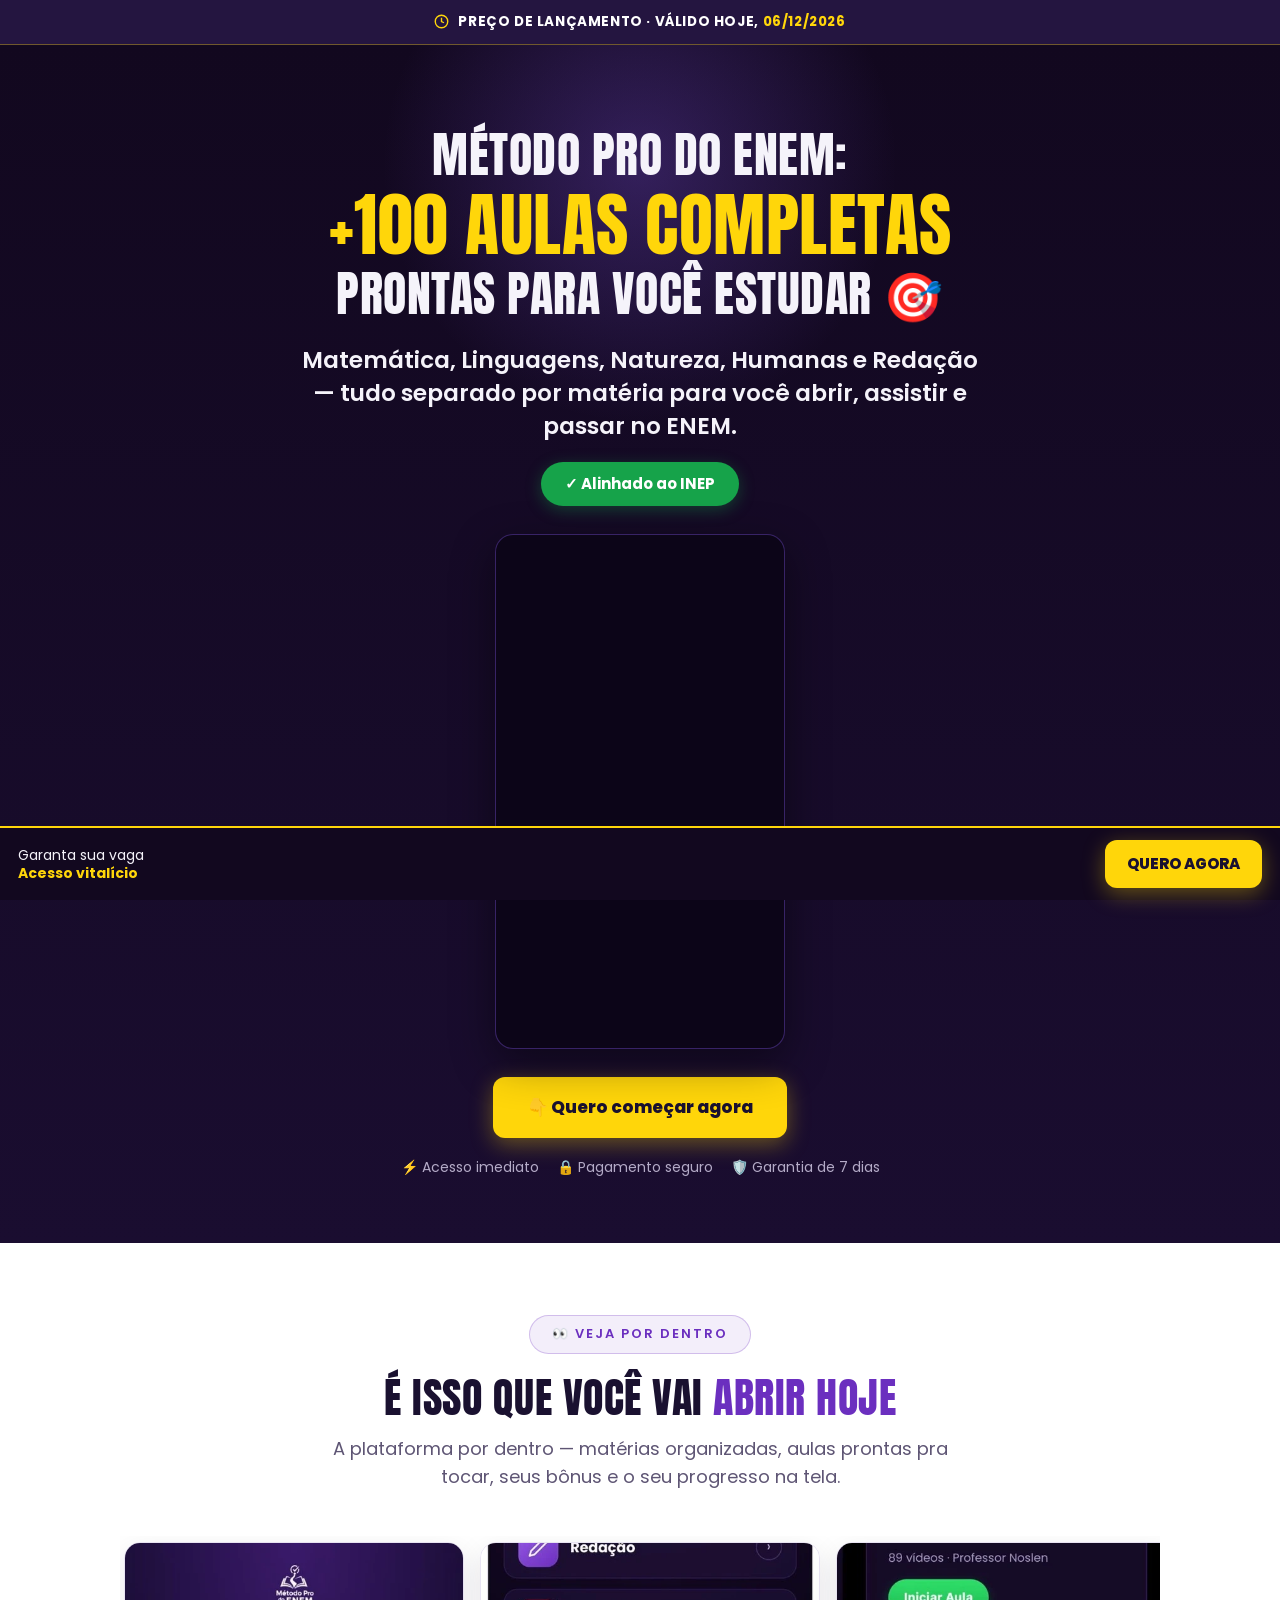
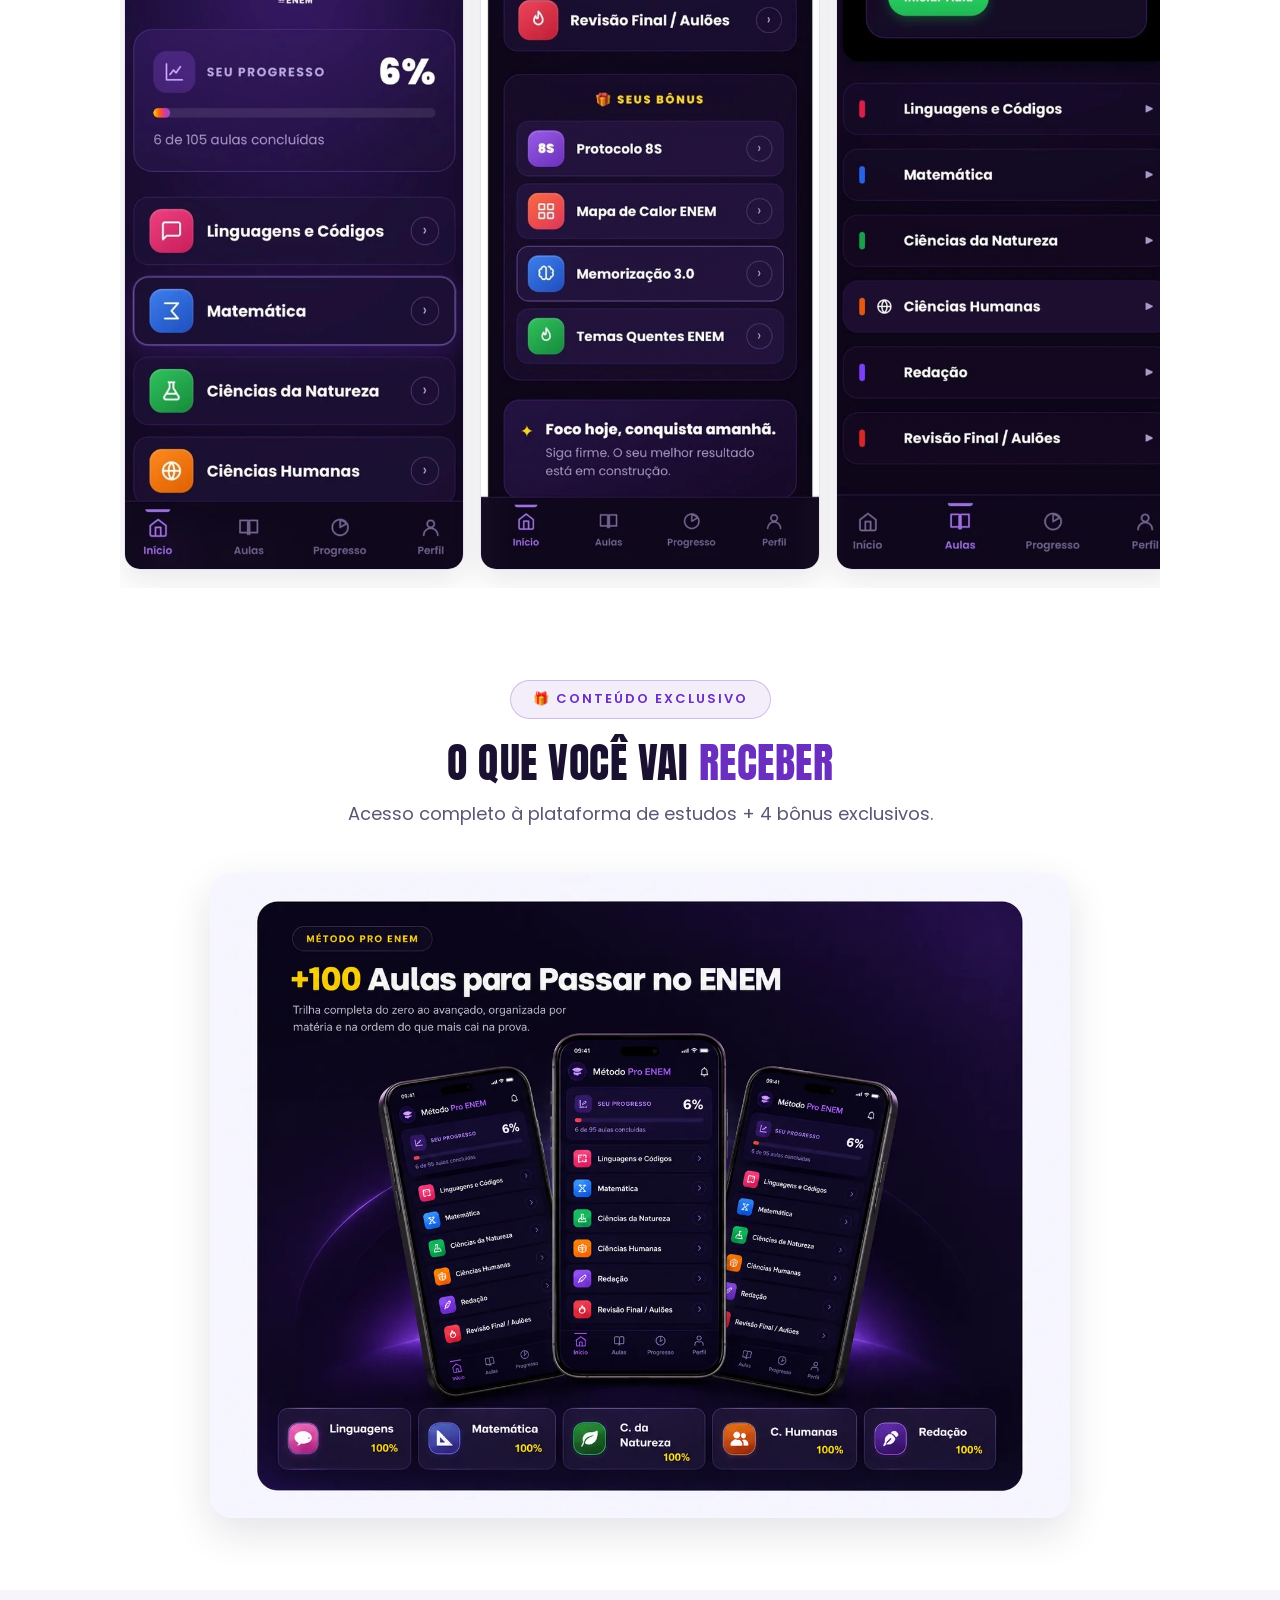
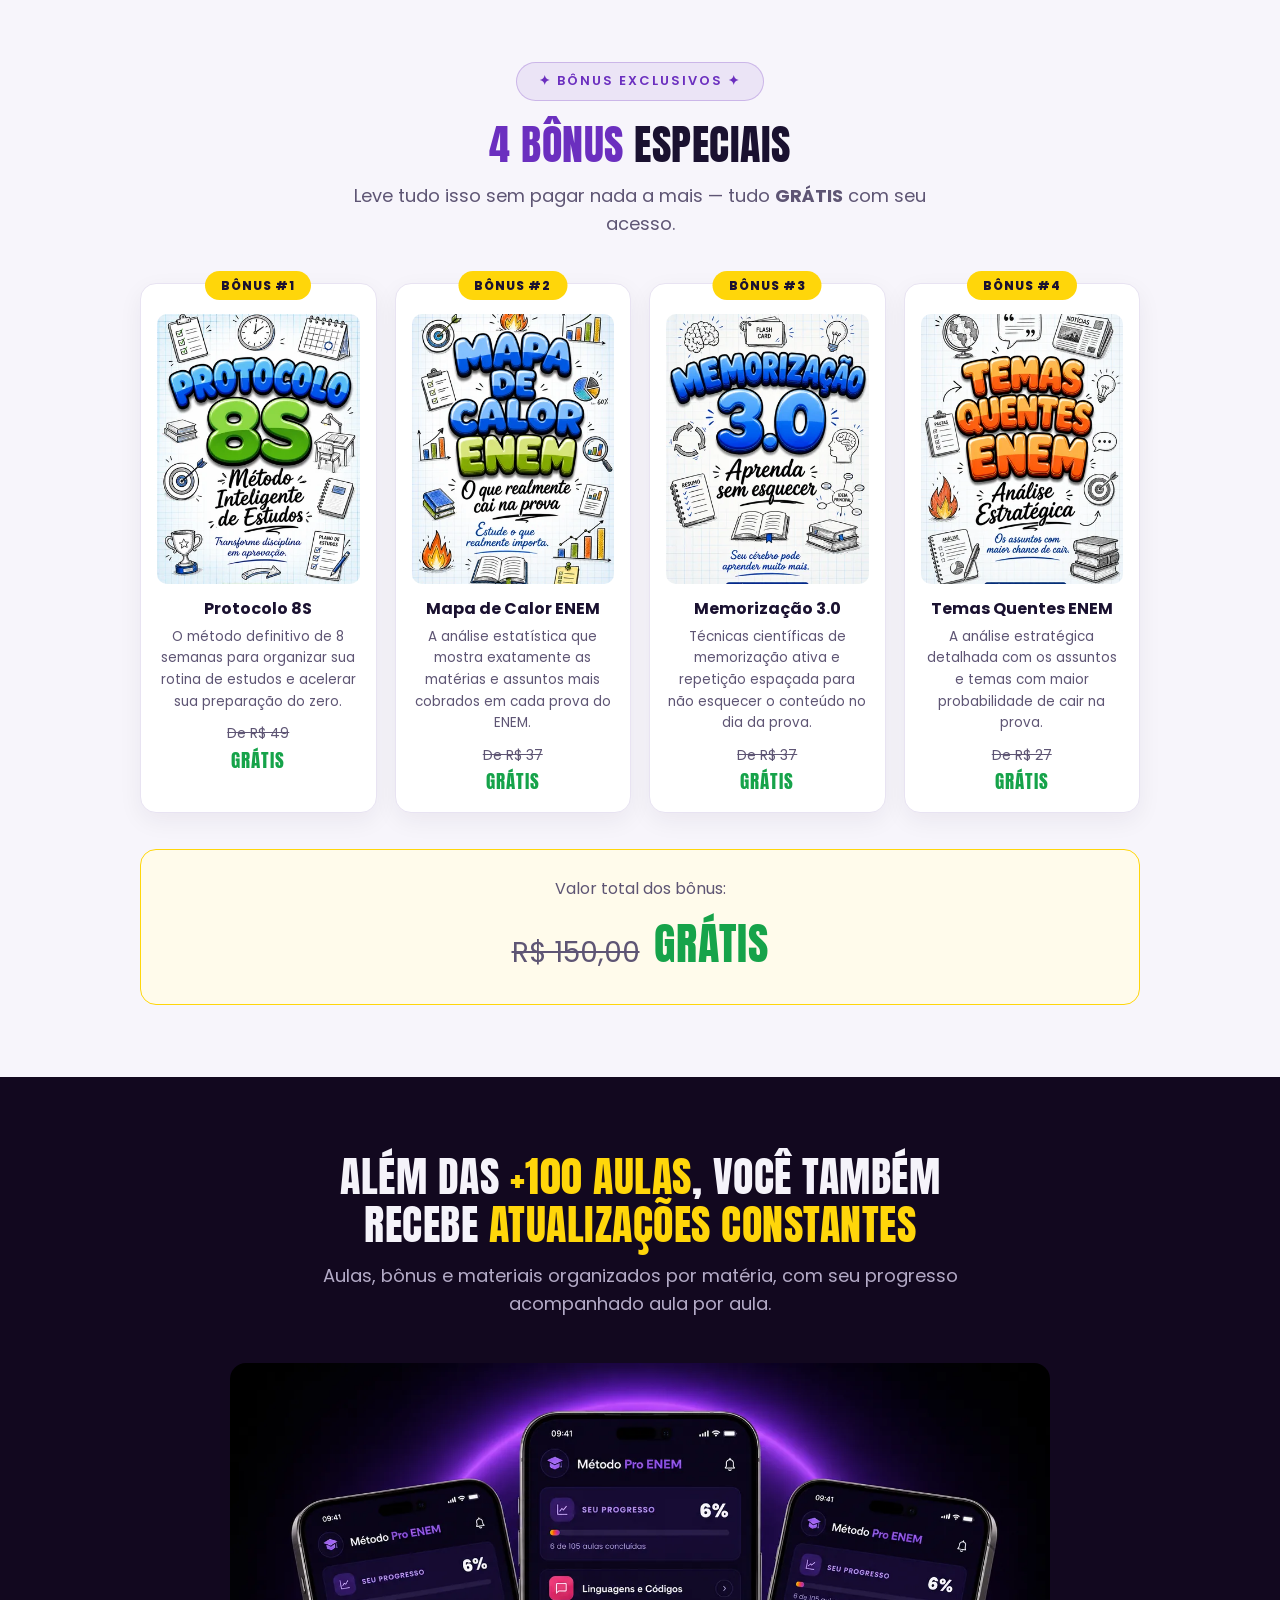
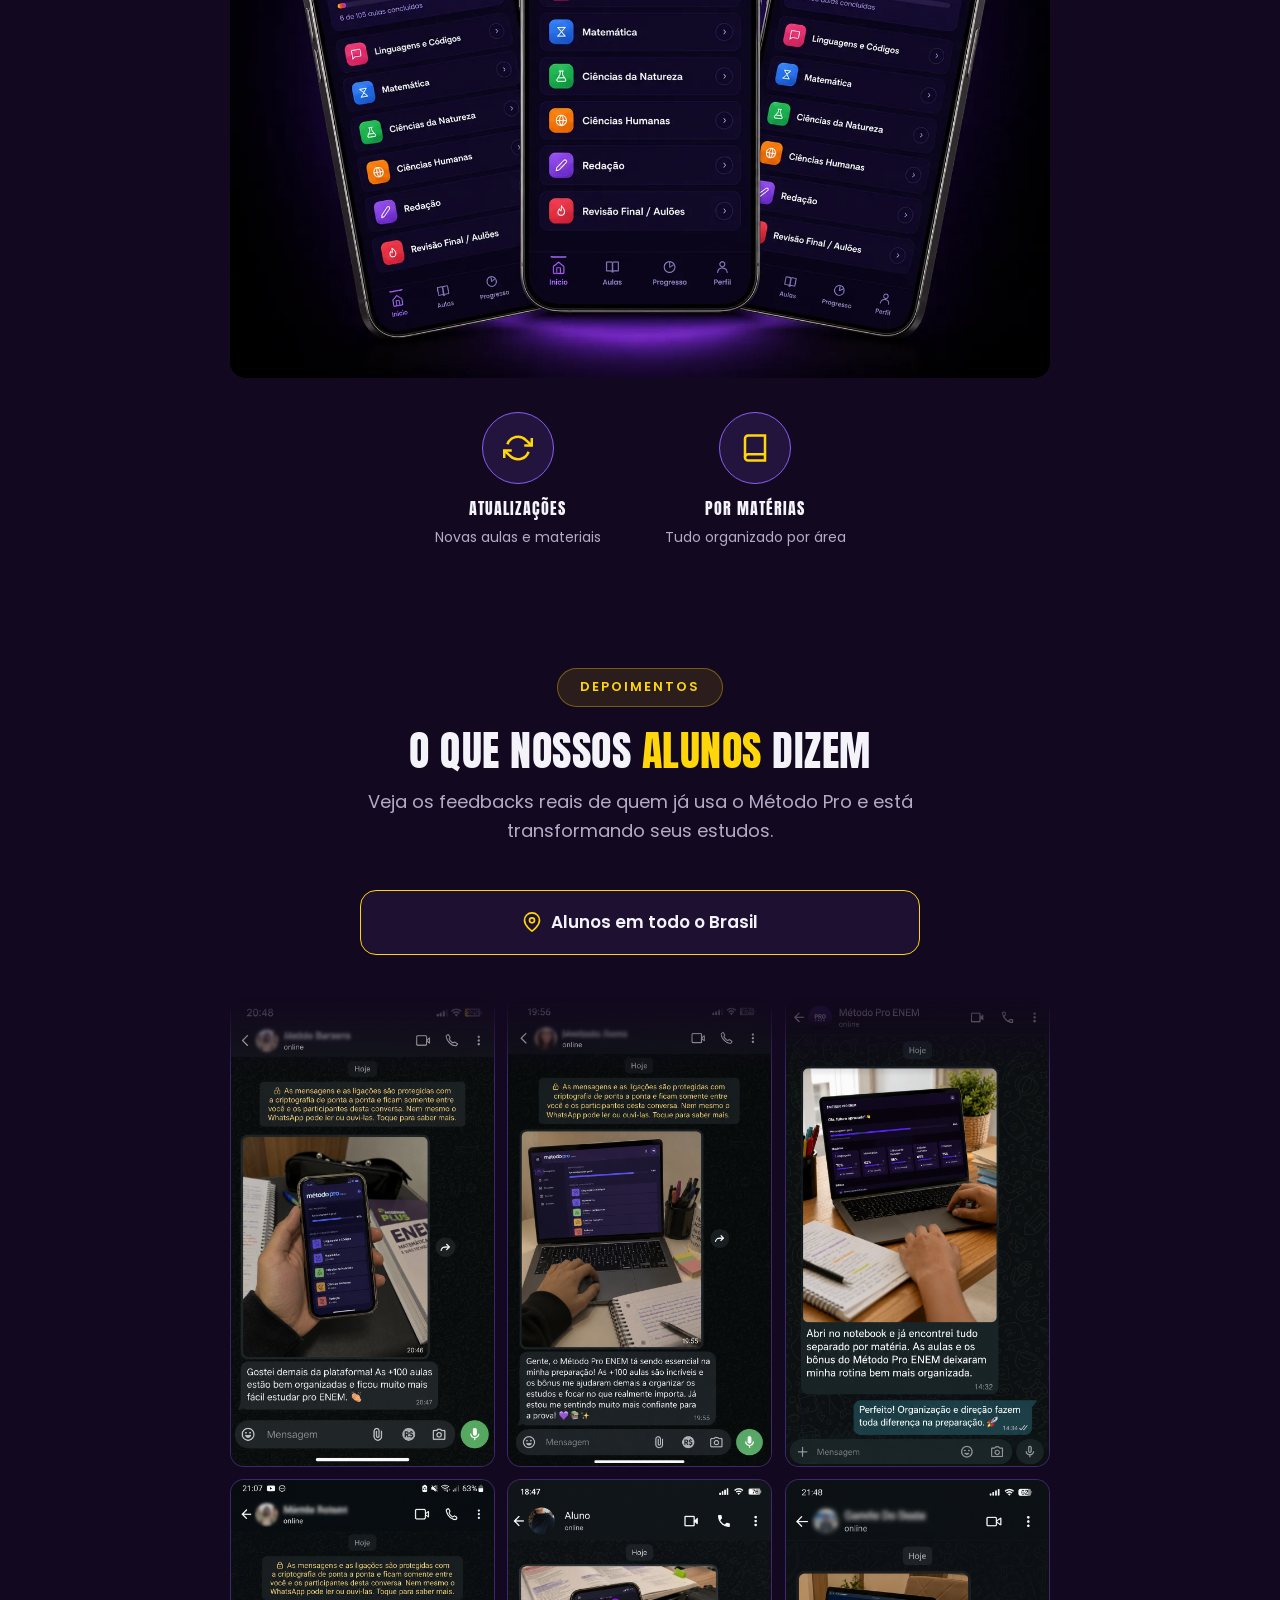
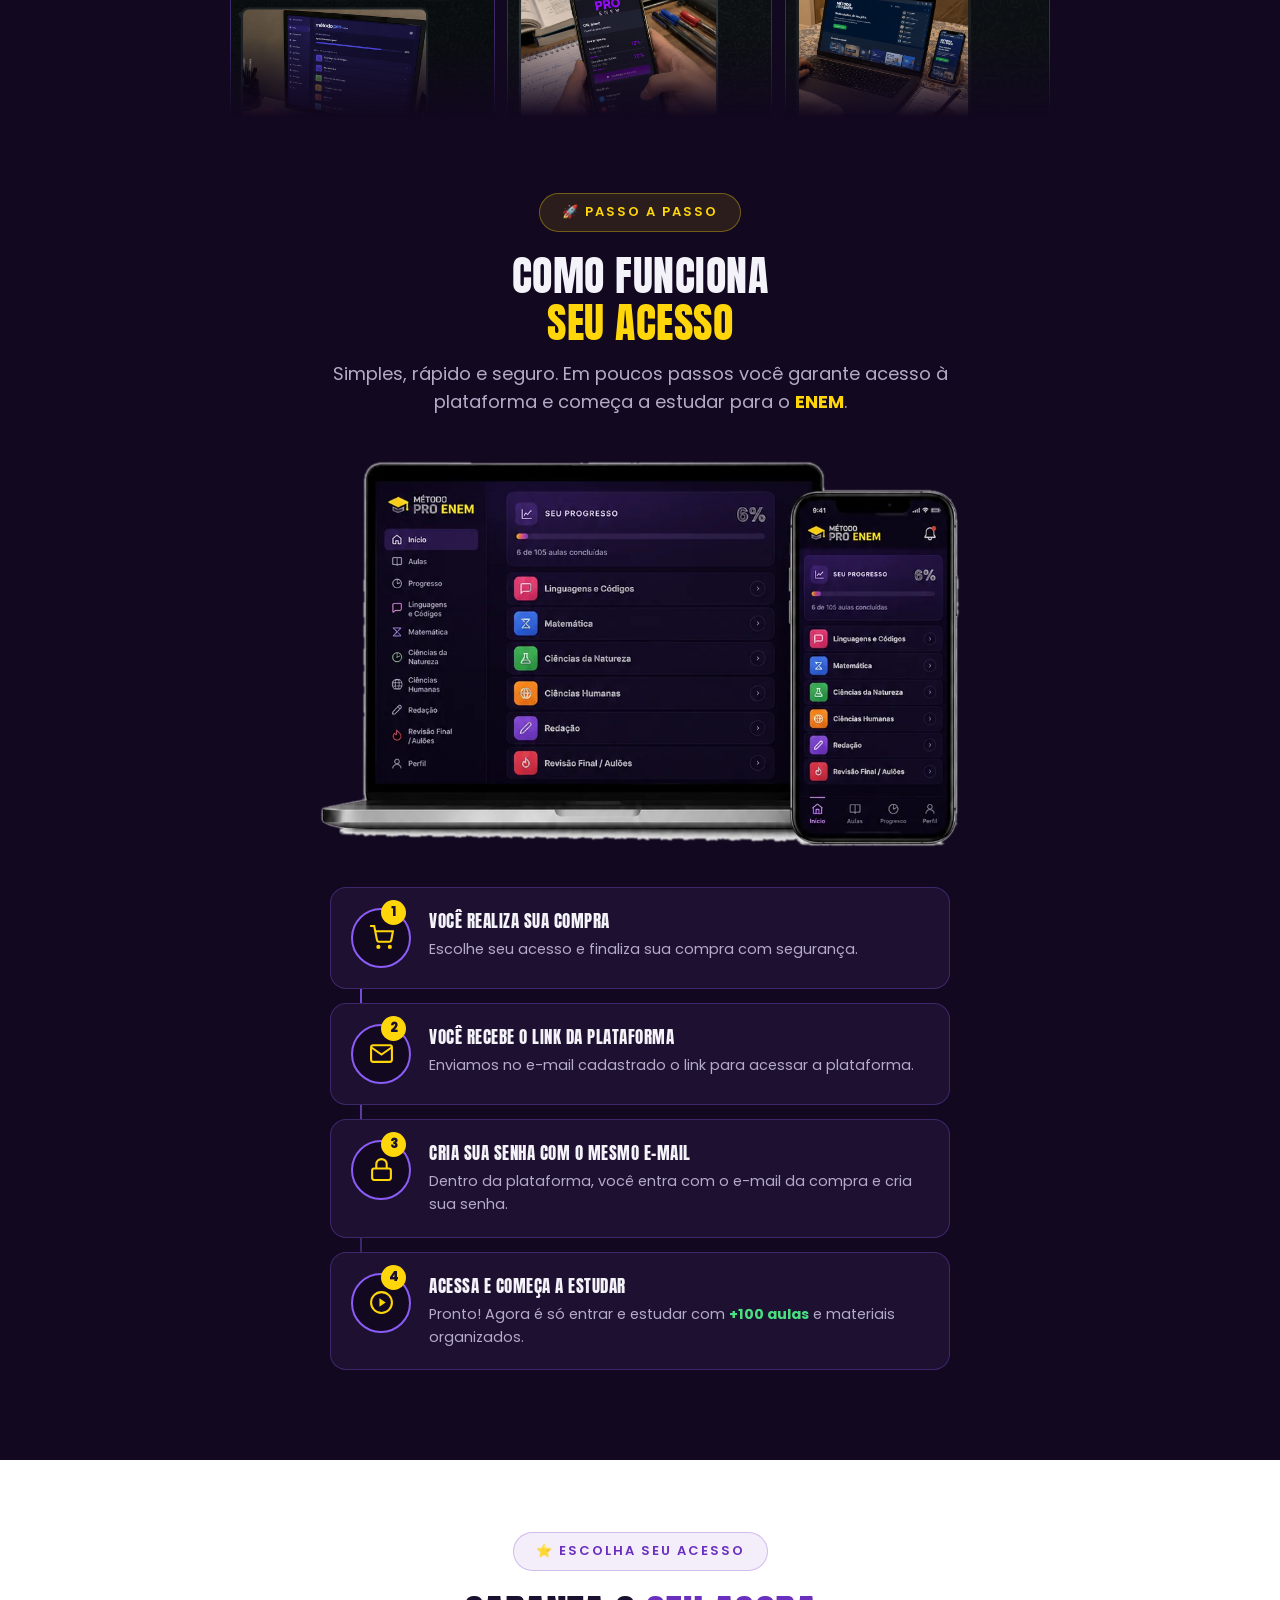
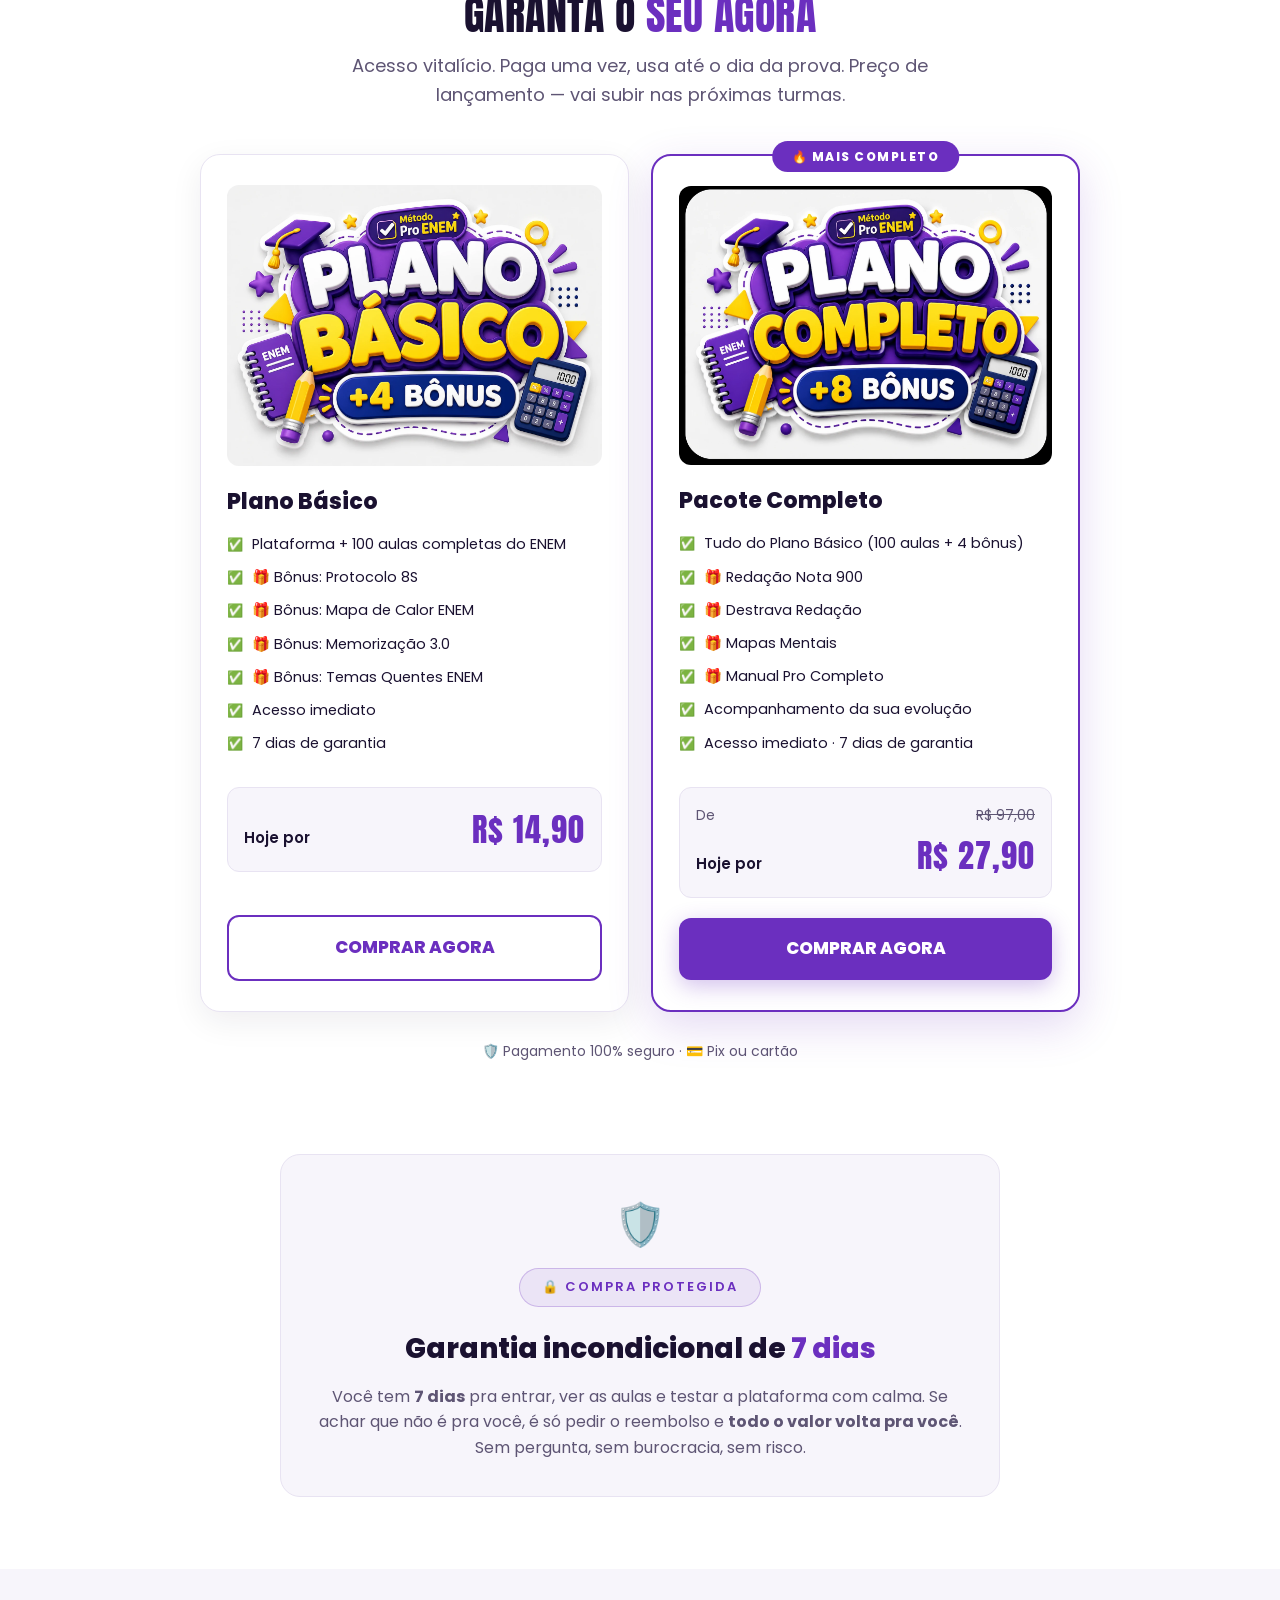
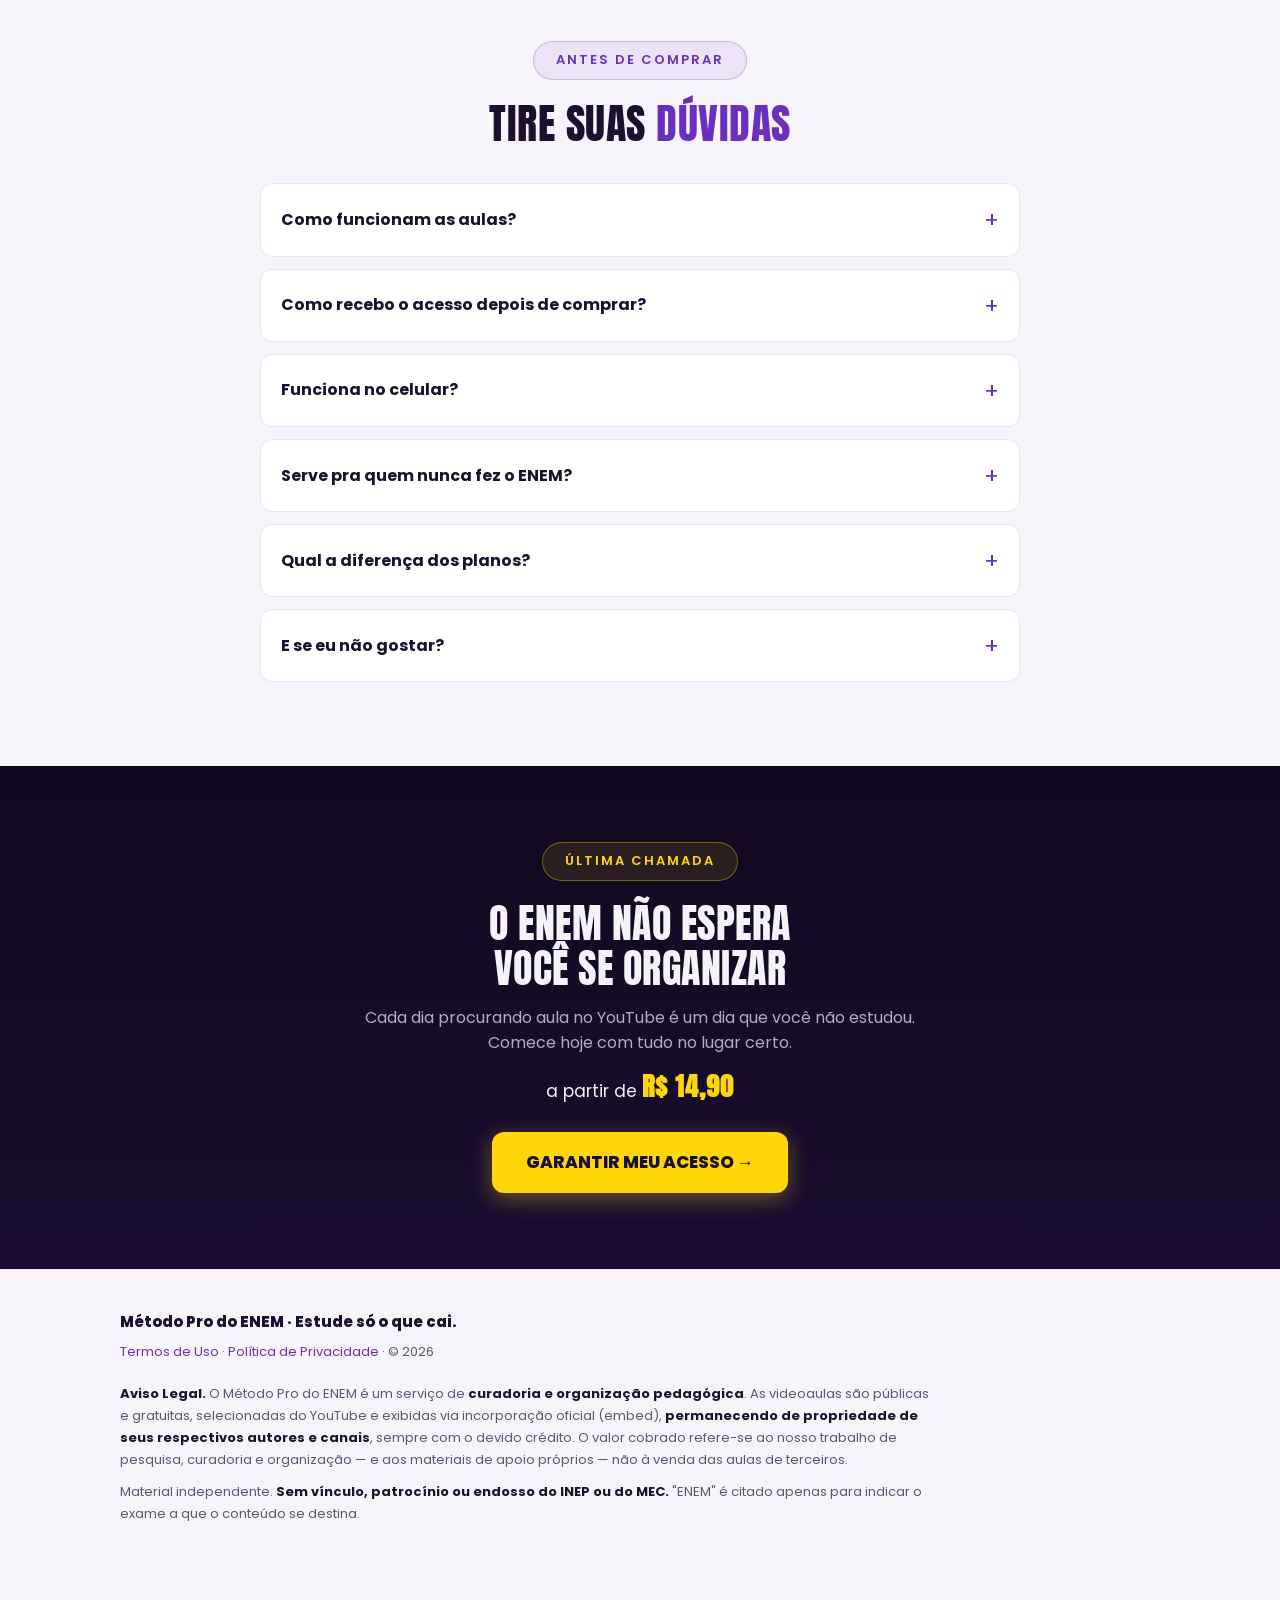
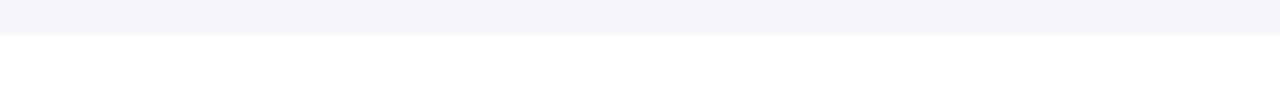
==== commit c2405e20: "feat: adiciona depoimentos reais no mural com loop contínuo" ====
--- a/index.html
+++ b/index.html
@@ -381,71 +381,31 @@
     <div class="mural">
       <div class="mural-col">
         <div class="mural-track">
-          <div class="print-slot">
-            <svg width="34" height="34" viewBox="0 0 24 24" fill="none" stroke="#8B5CF6" stroke-width="1.5"><rect x="5" y="2" width="14" height="20" rx="2"/><path d="M12 18h.01"/></svg>
-            Print real<br>de aluno
-          </div>
-          <!-- TROCAR POR: <div class="mural-item"><img src="print-aluno-1.webp" alt="Feedback de aluno no WhatsApp"></div> -->
-          <div class="print-slot curto">
-            <svg width="34" height="34" viewBox="0 0 24 24" fill="none" stroke="#8B5CF6" stroke-width="1.5"><rect x="5" y="2" width="14" height="20" rx="2"/><path d="M12 18h.01"/></svg>
-            Print real<br>de aluno
-          </div>
-          <!-- TROCAR POR: <div class="mural-item"><img src="print-aluno-2.webp" alt="Feedback de aluno no WhatsApp"></div> -->
+          <div class="mural-item"><img src="print-aluno-1.webp" alt="Depoimento Aluno 1"></div>
+          <div class="mural-item"><img src="print-aluno-2.webp" alt="Depoimento Aluno 2"></div>
+          <div class="mural-item"><img src="print-aluno-7.webp" alt="Depoimento Aluno 7"></div>
           <!-- cópia para o loop contínuo -->
-          <div class="print-slot">
-            <svg width="34" height="34" viewBox="0 0 24 24" fill="none" stroke="#8B5CF6" stroke-width="1.5"><rect x="5" y="2" width="14" height="20" rx="2"/><path d="M12 18h.01"/></svg>
-            Print real<br>de aluno
-          </div>
-          <div class="print-slot curto">
-            <svg width="34" height="34" viewBox="0 0 24 24" fill="none" stroke="#8B5CF6" stroke-width="1.5"><rect x="5" y="2" width="14" height="20" rx="2"/><path d="M12 18h.01"/></svg>
-            Print real<br>de aluno
-          </div>
+          <div class="mural-item"><img src="print-aluno-1.webp" alt="Depoimento Aluno 1"></div>
+          <div class="mural-item"><img src="print-aluno-2.webp" alt="Depoimento Aluno 2"></div>
+          <div class="mural-item"><img src="print-aluno-7.webp" alt="Depoimento Aluno 7"></div>
         </div>
       </div>
       <div class="mural-col">
         <div class="mural-track desce">
-          <div class="print-slot">
-            <svg width="34" height="34" viewBox="0 0 24 24" fill="none" stroke="#8B5CF6" stroke-width="1.5"><rect x="5" y="2" width="14" height="20" rx="2"/><path d="M12 18h.01"/></svg>
-            Print real<br>de aluno
-          </div>
-          <!-- TROCAR POR: <div class="mural-item"><img src="print-aluno-3.webp" alt="Feedback de aluno no WhatsApp"></div> -->
-          <div class="print-slot curto">
-            <svg width="34" height="34" viewBox="0 0 24 24" fill="none" stroke="#8B5CF6" stroke-width="1.5"><rect x="5" y="2" width="14" height="20" rx="2"/><path d="M12 18h.01"/></svg>
-            Print real<br>de aluno
-          </div>
-          <!-- TROCAR POR: <div class="mural-item"><img src="print-aluno-4.webp" alt="Feedback de aluno no WhatsApp"></div> -->
+          <div class="mural-item"><img src="print-aluno-3.webp" alt="Depoimento Aluno 3"></div>
+          <div class="mural-item"><img src="print-aluno-4.webp" alt="Depoimento Aluno 4"></div>
           <!-- cópia para o loop contínuo -->
-          <div class="print-slot">
-            <svg width="34" height="34" viewBox="0 0 24 24" fill="none" stroke="#8B5CF6" stroke-width="1.5"><rect x="5" y="2" width="14" height="20" rx="2"/><path d="M12 18h.01"/></svg>
-            Print real<br>de aluno
-          </div>
-          <div class="print-slot curto">
-            <svg width="34" height="34" viewBox="0 0 24 24" fill="none" stroke="#8B5CF6" stroke-width="1.5"><rect x="5" y="2" width="14" height="20" rx="2"/><path d="M12 18h.01"/></svg>
-            Print real<br>de aluno
-          </div>
+          <div class="mural-item"><img src="print-aluno-3.webp" alt="Depoimento Aluno 3"></div>
+          <div class="mural-item"><img src="print-aluno-4.webp" alt="Depoimento Aluno 4"></div>
         </div>
       </div>
       <div class="mural-col">
         <div class="mural-track lento">
-          <div class="print-slot">
-            <svg width="34" height="34" viewBox="0 0 24 24" fill="none" stroke="#8B5CF6" stroke-width="1.5"><rect x="5" y="2" width="14" height="20" rx="2"/><path d="M12 18h.01"/></svg>
-            Print real<br>de aluno
-          </div>
-          <!-- TROCAR POR: <div class="mural-item"><img src="print-aluno-5.webp" alt="Feedback de aluno no WhatsApp"></div> -->
-          <div class="print-slot curto">
-            <svg width="34" height="34" viewBox="0 0 24 24" fill="none" stroke="#8B5CF6" stroke-width="1.5"><rect x="5" y="2" width="14" height="20" rx="2"/><path d="M12 18h.01"/></svg>
-            Print real<br>de aluno
-          </div>
-          <!-- TROCAR POR: <div class="mural-item"><img src="print-aluno-6.webp" alt="Feedback de aluno no WhatsApp"></div> -->
+          <div class="mural-item"><img src="print-aluno-5.webp" alt="Depoimento Aluno 5"></div>
+          <div class="mural-item"><img src="print-aluno-6.webp" alt="Depoimento Aluno 6"></div>
           <!-- cópia para o loop contínuo -->
-          <div class="print-slot">
-            <svg width="34" height="34" viewBox="0 0 24 24" fill="none" stroke="#8B5CF6" stroke-width="1.5"><rect x="5" y="2" width="14" height="20" rx="2"/><path d="M12 18h.01"/></svg>
-            Print real<br>de aluno
-          </div>
-          <div class="print-slot curto">
-            <svg width="34" height="34" viewBox="0 0 24 24" fill="none" stroke="#8B5CF6" stroke-width="1.5"><rect x="5" y="2" width="14" height="20" rx="2"/><path d="M12 18h.01"/></svg>
-            Print real<br>de aluno
-          </div>
+          <div class="mural-item"><img src="print-aluno-5.webp" alt="Depoimento Aluno 5"></div>
+          <div class="mural-item"><img src="print-aluno-6.webp" alt="Depoimento Aluno 6"></div>
         </div>
       </div>
     </div>
